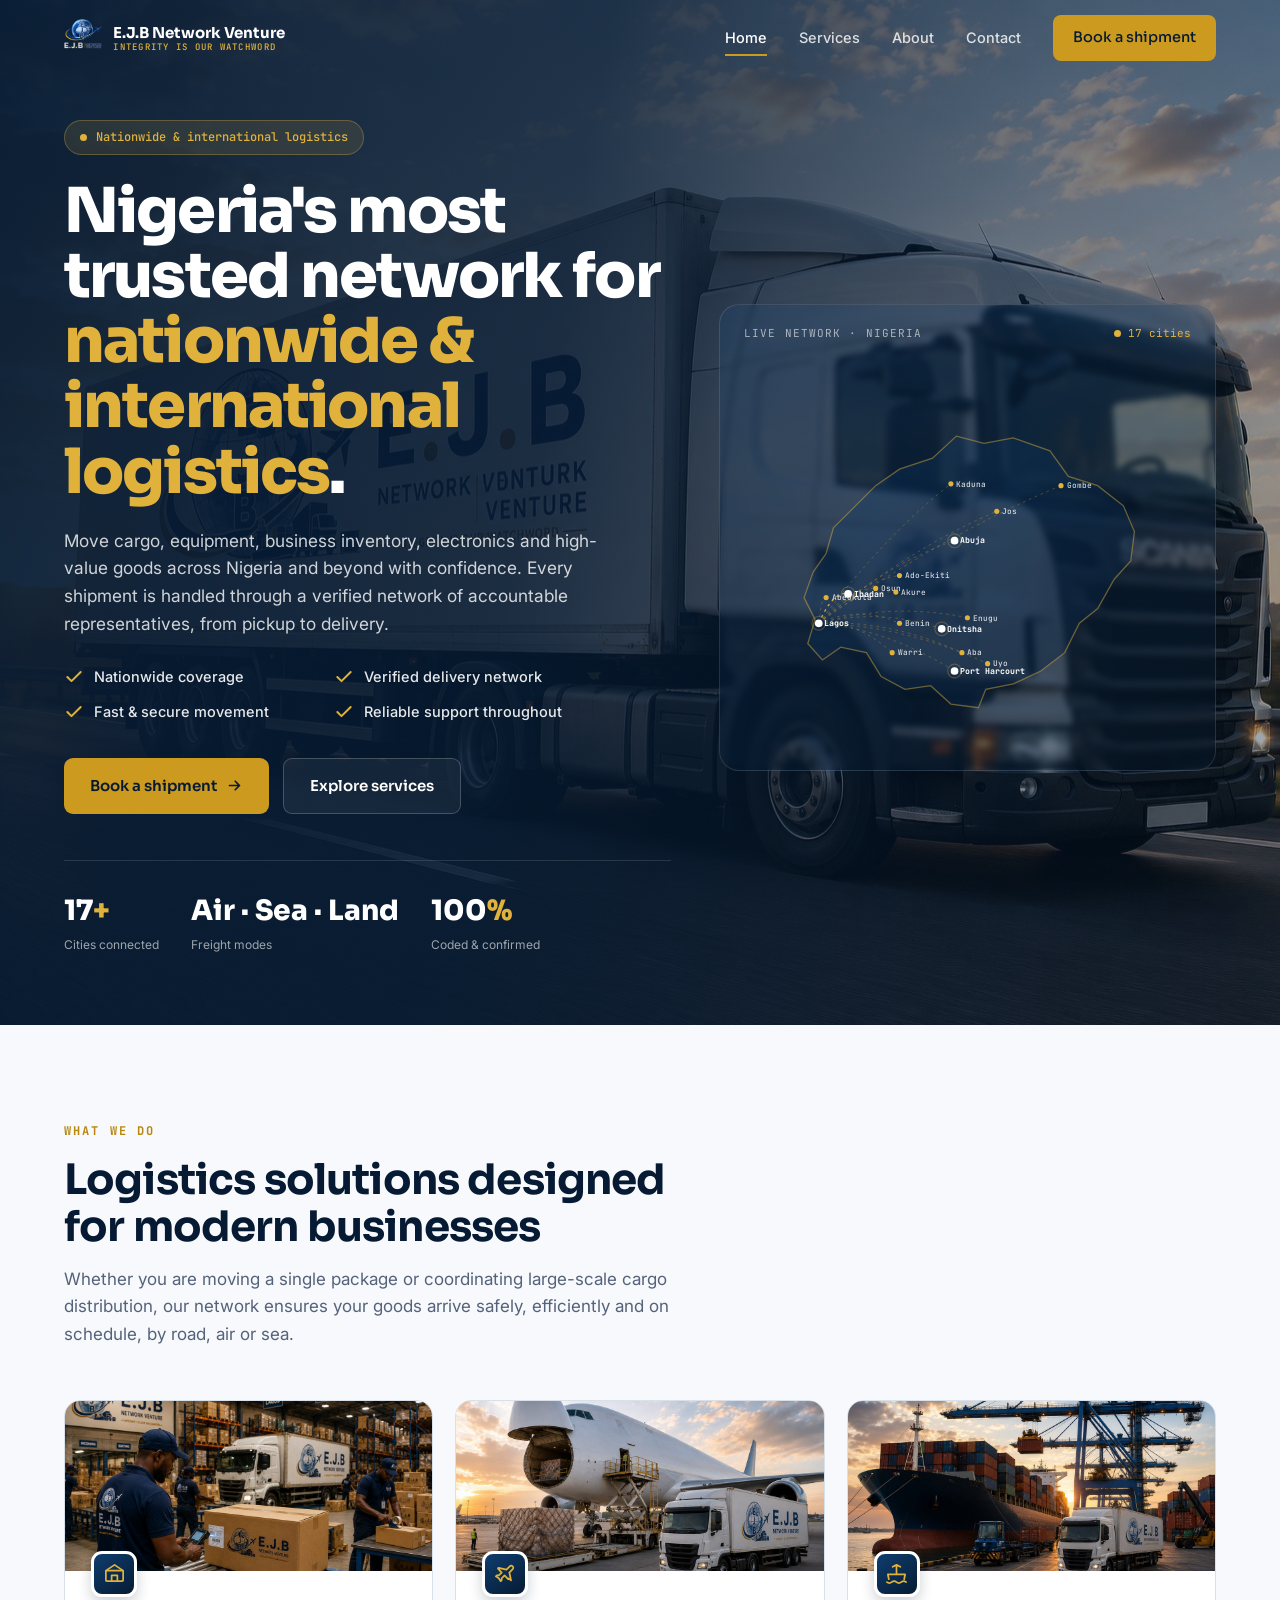
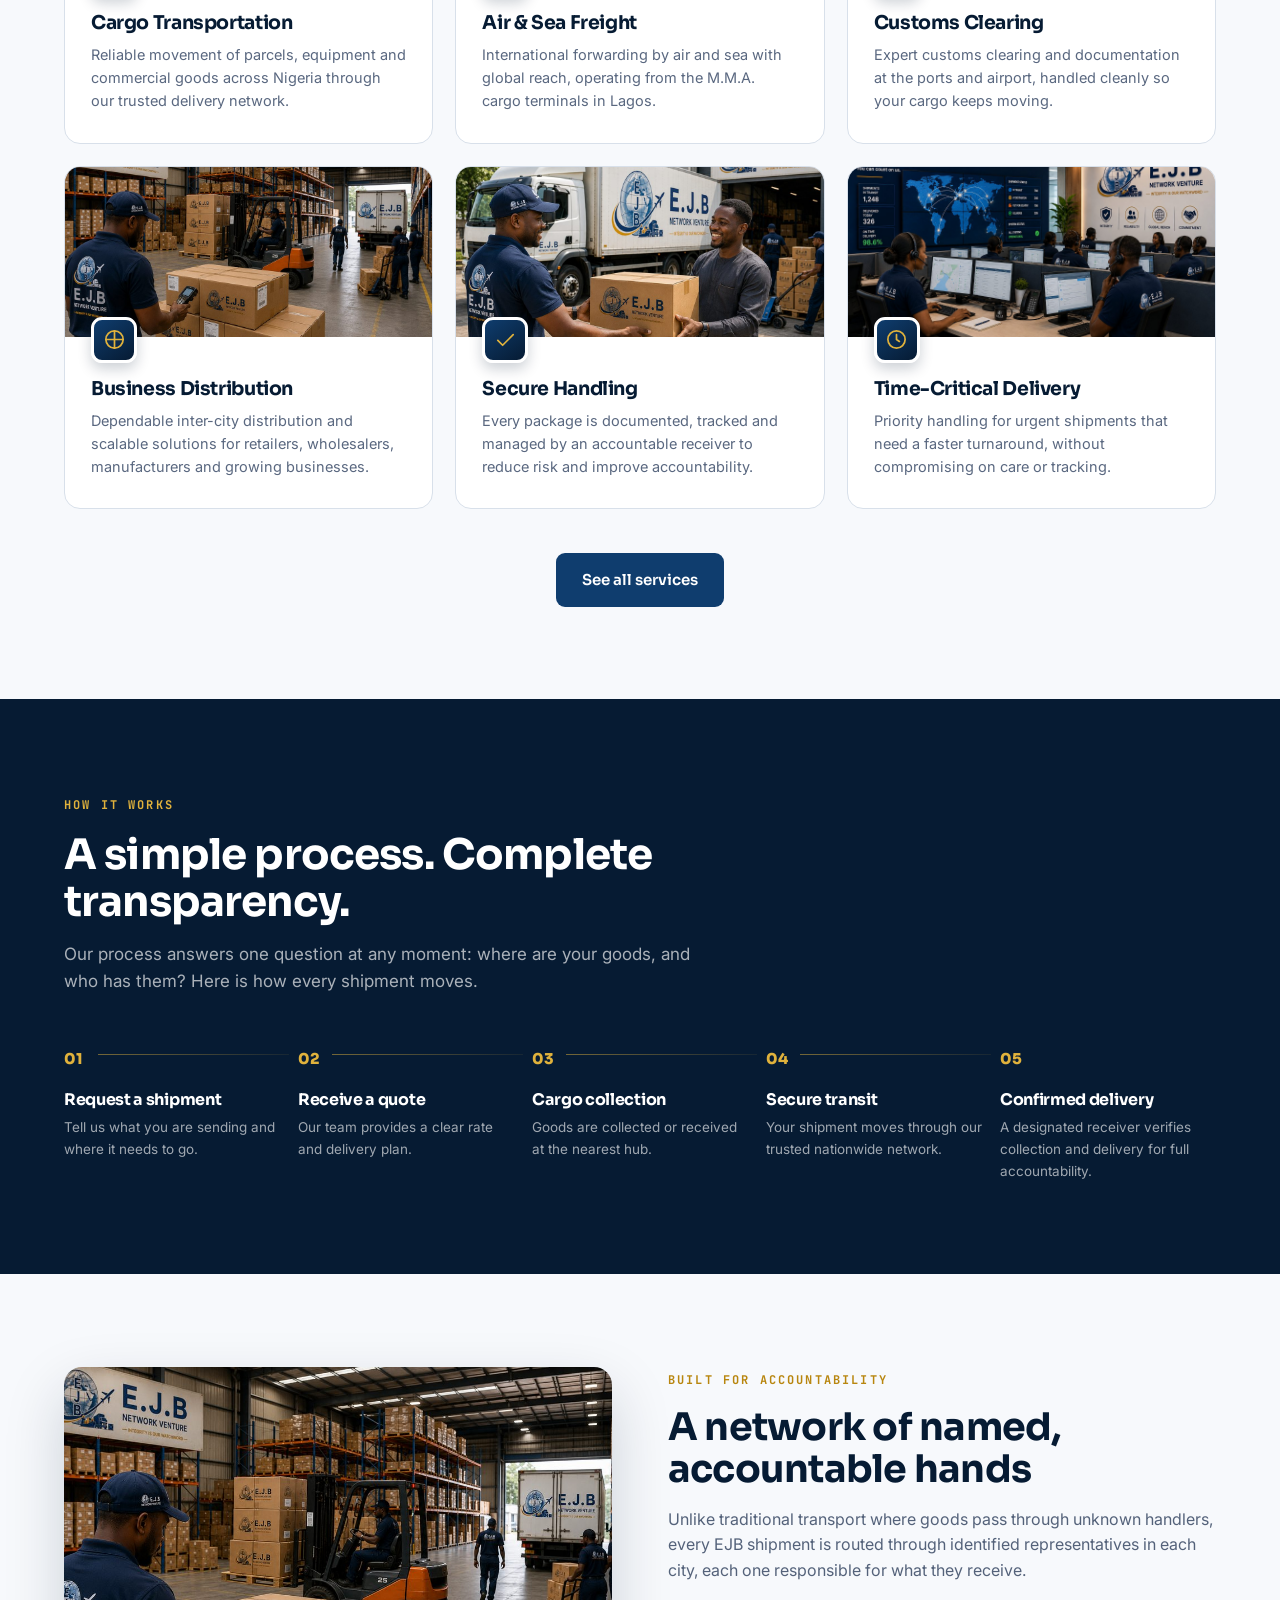
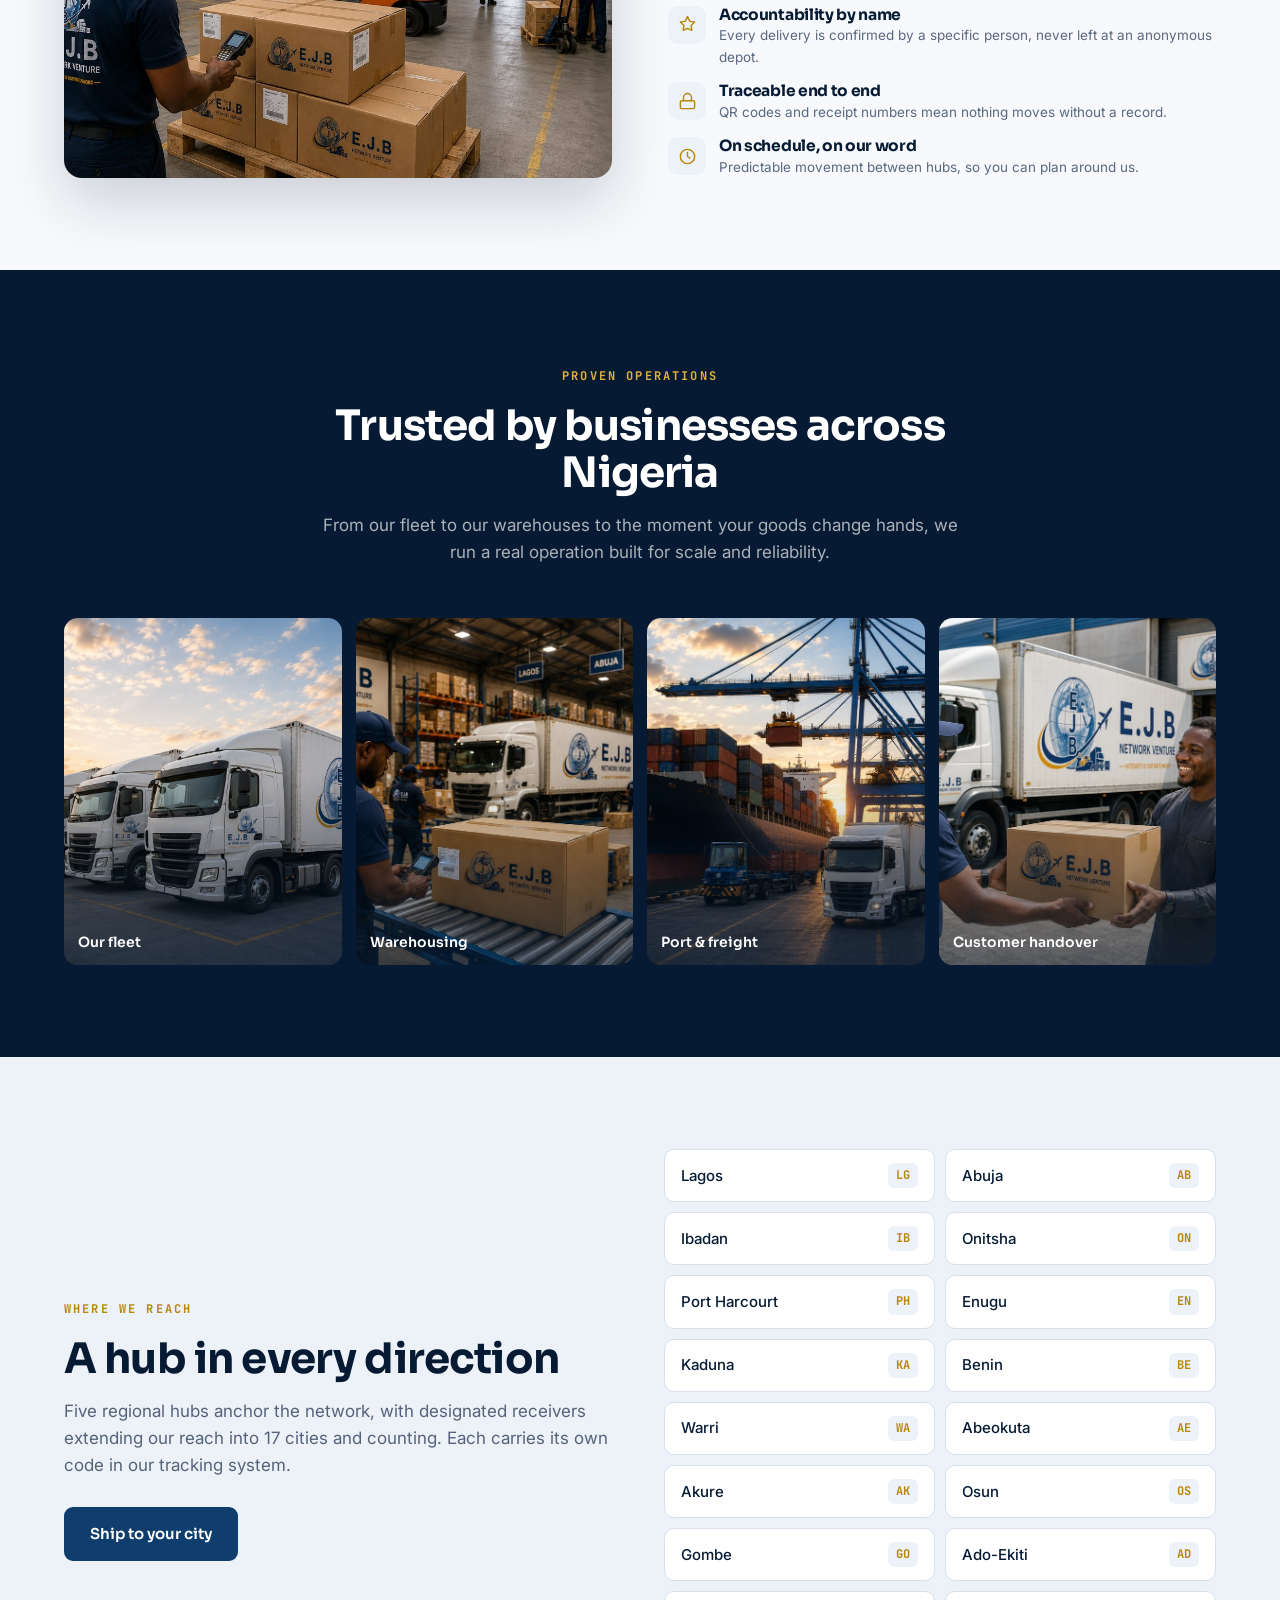
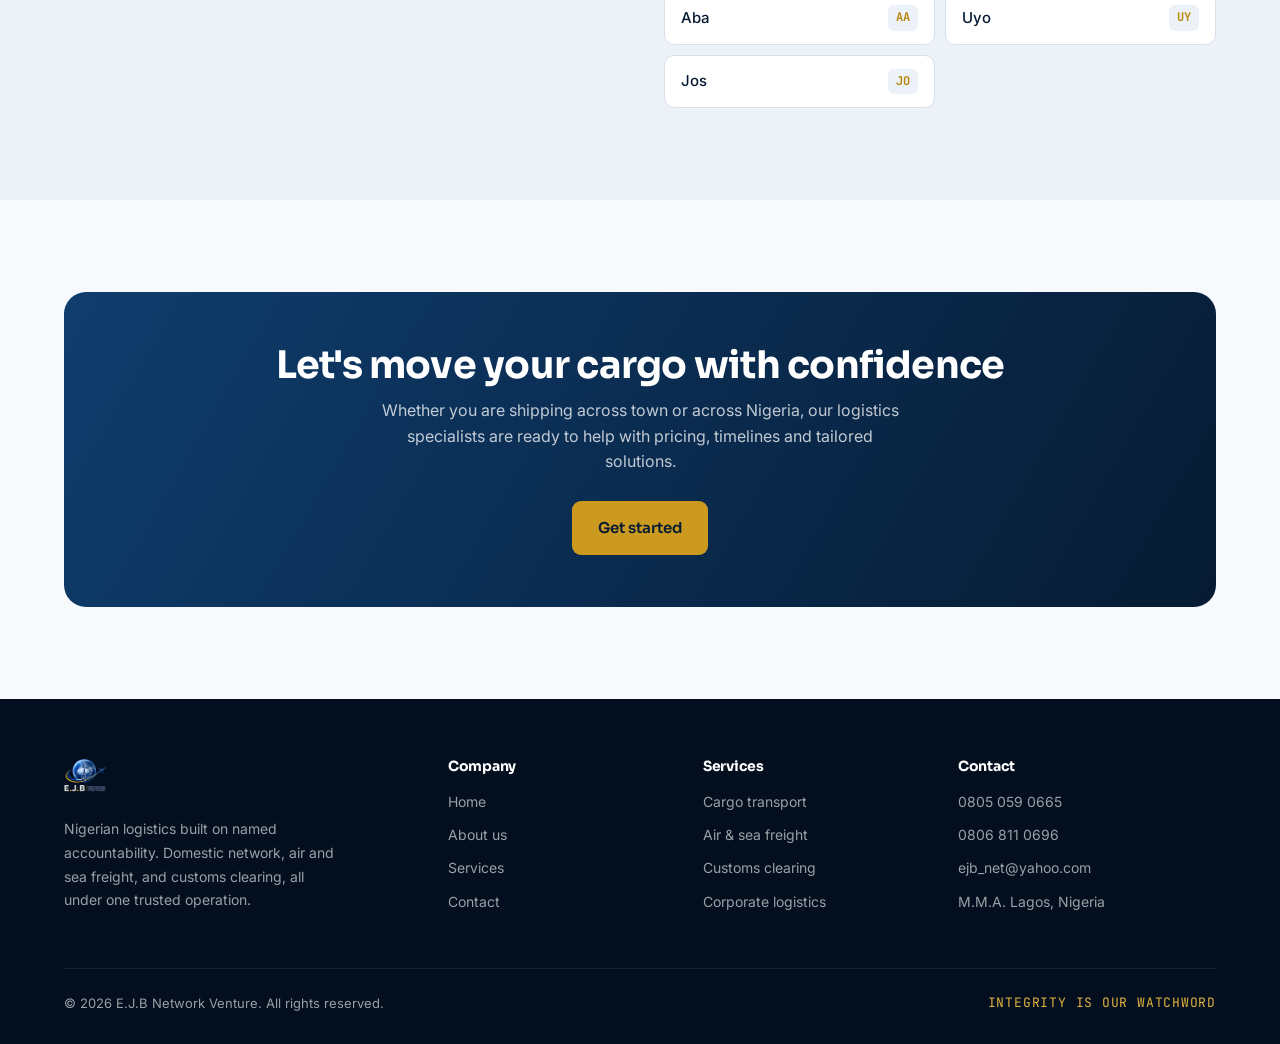
==== index.html @ cdf1af97 "First website commit" ====
<!DOCTYPE html><html lang="en"><head><meta charset="UTF-8"><meta name="viewport" content="width=device-width, initial-scale=1.0">
<title>E.J.B Network Venture - Nationwide &amp; International Logistics</title><meta name="description" content="E.J.B Network Venture moves cargo across Nigeria and beyond through a verified network of accountable representatives. Integrity is our watchword.">
<link rel="preconnect" href="https://fonts.googleapis.com"><link rel="preconnect" href="https://fonts.gstatic.com" crossorigin>
<link href="https://fonts.googleapis.com/css2?family=Sora:wght@400;500;600;700;800&family=Inter:wght@400;500;600&family=JetBrains+Mono:wght@500;700&display=swap" rel="stylesheet">
<link rel="stylesheet" href="styles.css"><link rel="stylesheet" href="page.css"><link rel="icon" type="image/png" href="img/logo-dark.png"></head><body>
<header class="nav" id="nav">
  <div class="nav-inner">
    <a href="index.html" class="nav-logo">
      <img src="img/logo-light.png" alt="E.J.B Network Venture">
      <span class="nm">E.J.B Network Venture<small>INTEGRITY IS OUR WATCHWORD</small></span>
    </a>
    <nav class="nav-links" id="navlinks">
      <a href="index.html" class="active">Home</a>
      <a href="services.html">Services</a>
      <a href="about.html">About</a>
      <a href="contact.html">Contact</a>
      <a href="contact.html" class="nav-cta">Book a shipment</a>
    </nav>
    <button class="nav-toggle" id="navtoggle" aria-label="Menu"><span></span><span></span><span></span></button>
  </div>
</header>
<section class="hero">
  <div class="hero-bg"><img src="img/hero.jpg" alt="E.J.B Network Venture haulage truck on the highway"></div>
  <div class="wrap"><div class="hero-inner">
    <div>
      <div class="hero-tag"><span class="pulse-dot"></span> Nationwide &amp; international logistics</div>
      <h1>Nigeria's most trusted network for <span class="gold">nationwide &amp; international logistics</span>.</h1>
      <p class="lead">Move cargo, equipment, business inventory, electronics and high-value goods across Nigeria and beyond with confidence. Every shipment is handled through a verified network of accountable representatives, from pickup to delivery.</p>
      <div class="hero-checks">
        <div class="hero-check"><svg viewBox="0 0 24 24" fill="none" stroke-width="2.4" stroke-linecap="round" stroke-linejoin="round"><path d="M20 6L9 17l-5-5"/></svg> Nationwide coverage</div>
        <div class="hero-check"><svg viewBox="0 0 24 24" fill="none" stroke-width="2.4" stroke-linecap="round" stroke-linejoin="round"><path d="M20 6L9 17l-5-5"/></svg> Verified delivery network</div>
        <div class="hero-check"><svg viewBox="0 0 24 24" fill="none" stroke-width="2.4" stroke-linecap="round" stroke-linejoin="round"><path d="M20 6L9 17l-5-5"/></svg> Fast &amp; secure movement</div>
        <div class="hero-check"><svg viewBox="0 0 24 24" fill="none" stroke-width="2.4" stroke-linecap="round" stroke-linejoin="round"><path d="M20 6L9 17l-5-5"/></svg> Reliable support throughout</div>
      </div>
      <div class="hero-actions">
        <a href="contact.html" class="btn btn-gold">Book a shipment <svg width="17" height="17" viewBox="0 0 24 24" fill="none" stroke="currentColor" stroke-width="2.4"><path d="M5 12h14M13 6l6 6-6 6" stroke-linecap="round" stroke-linejoin="round"/></svg></a>
        <a href="services.html" class="btn btn-ghost">Explore services</a>
      </div>
      <div class="hero-stats">
        <div><div class="n">17<span class="gold">+</span></div><div class="l">Cities connected</div></div>
        <div><div class="n">Air &middot; Sea &middot; Land</div><div class="l">Freight modes</div></div>
        <div><div class="n">100<span class="gold">%</span></div><div class="l">Coded &amp; confirmed</div></div>
      </div>
    </div>
    <div class="map-panel">
  <div class="map-frame reveal">
    <div class="map-head"><span class="t">Live network &middot; Nigeria</span><span class="live"><span class="pulse-dot"></span> 17 cities</span></div>
    <svg id="nigeria-map" viewBox="0 0 500 440" xmlns="http://www.w3.org/2000/svg" role="img" aria-label="E.J.B delivery network across Nigeria">
      <defs>
        <linearGradient id="ngfill" x1="0" y1="0" x2="1" y2="1"><stop offset="0" stop-color="#0F3D6E" stop-opacity="0.28"/><stop offset="1" stop-color="#061B33" stop-opacity="0.5"/></linearGradient>
        <clipPath id="ngclip"><path d="M104,196 L150,150 L176,132 L212,120 L238,96 L268,104 L300,98 L340,112 L360,140 L392,150 L420,172 L432,200 L428,232 L410,252 L392,284 L372,300 L356,332 L330,352 L300,366 L270,372 L262,392 L232,388 L210,368 L182,372 L156,358 L140,332 L112,326 L92,340 L76,322 L84,296 L72,272 L82,244 L96,224 Z"/></clipPath>
      </defs>
      <path d="M104,196 L150,150 L176,132 L212,120 L238,96 L268,104 L300,98 L340,112 L360,140 L392,150 L420,172 L432,200 L428,232 L410,252 L392,284 L372,300 L356,332 L330,352 L300,366 L270,372 L262,392 L232,388 L210,368 L182,372 L156,358 L140,332 L112,326 L92,340 L76,322 L84,296 L72,272 L82,244 L96,224 Z" fill="url(#ngfill)" stroke="rgba(224,178,60,0.45)" stroke-width="1.4"/>
      <g clip-path="url(#ngclip)"><path class="route" d="M88,300 Q104.0,264.0 120,268"/><path class="route" d="M88,300 Q92.0,266.0 96,272"/><path class="route" d="M88,300 Q119.0,261.0 150,262"/><path class="route" d="M88,300 Q130.0,263.0 172,266"/><path class="route" d="M88,300 Q132.0,254.0 176,248"/><path class="route" d="M88,300 Q132.0,280.0 176,300"/><path class="route" d="M88,300 Q128.0,296.0 168,332"/><path class="route" d="M88,300 Q155.0,283.0 222,306"/><path class="route" d="M88,300 Q169.0,277.0 250,294"/><path class="route" d="M88,300 Q166.0,296.0 244,332"/><path class="route" d="M88,300 Q162.0,306.0 236,352"/><path class="route" d="M88,300 Q180.0,302.0 272,344"/><path class="route" d="M88,300 Q162.0,235.0 236,210"/><path class="route" d="M88,300 Q160.0,204.0 232,148"/><path class="route" d="M88,300 Q185.0,219.0 282,178"/><path class="route" d="M88,300 Q220.0,205.0 352,150"/></g>
      <g class="city-dot hub-dot"><circle class="ring" cx="88" cy="300" r="9"><animate attributeName="r" values="5;11;5" dur="3s" repeatCount="indefinite"/><animate attributeName="opacity" values="0.5;0;0.5" dur="3s" repeatCount="indefinite"/></circle><circle class="core" cx="88" cy="300" r="4.2"/><text class="city-label hub-label" x="94" y="303">Lagos</text></g><g class="city-dot hub-dot"><circle class="ring" cx="120" cy="268" r="9"><animate attributeName="r" values="5;11;5" dur="3s" repeatCount="indefinite"/><animate attributeName="opacity" values="0.5;0;0.5" dur="3s" repeatCount="indefinite"/></circle><circle class="core" cx="120" cy="268" r="4.2"/><text class="city-label hub-label" x="126" y="271">Ibadan</text></g><g class="city-dot"><circle class="core" cx="96" cy="272" r="2.8"/><text class="city-label" x="102" y="275">Abeokuta</text></g><g class="city-dot"><circle class="core" cx="150" cy="262" r="2.8"/><text class="city-label" x="156" y="265">Osun</text></g><g class="city-dot"><circle class="core" cx="172" cy="266" r="2.8"/><text class="city-label" x="178" y="269">Akure</text></g><g class="city-dot"><circle class="core" cx="176" cy="248" r="2.8"/><text class="city-label" x="182" y="251">Ado-Ekiti</text></g><g class="city-dot"><circle class="core" cx="176" cy="300" r="2.8"/><text class="city-label" x="182" y="303">Benin</text></g><g class="city-dot"><circle class="core" cx="168" cy="332" r="2.8"/><text class="city-label" x="174" y="335">Warri</text></g><g class="city-dot hub-dot"><circle class="ring" cx="222" cy="306" r="9"><animate attributeName="r" values="5;11;5" dur="3s" repeatCount="indefinite"/><animate attributeName="opacity" values="0.5;0;0.5" dur="3s" repeatCount="indefinite"/></circle><circle class="core" cx="222" cy="306" r="4.2"/><text class="city-label hub-label" x="228" y="309">Onitsha</text></g><g class="city-dot"><circle class="core" cx="250" cy="294" r="2.8"/><text class="city-label" x="256" y="297">Enugu</text></g><g class="city-dot"><circle class="core" cx="244" cy="332" r="2.8"/><text class="city-label" x="250" y="335">Aba</text></g><g class="city-dot hub-dot"><circle class="ring" cx="236" cy="352" r="9"><animate attributeName="r" values="5;11;5" dur="3s" repeatCount="indefinite"/><animate attributeName="opacity" values="0.5;0;0.5" dur="3s" repeatCount="indefinite"/></circle><circle class="core" cx="236" cy="352" r="4.2"/><text class="city-label hub-label" x="242" y="355">Port Harcourt</text></g><g class="city-dot"><circle class="core" cx="272" cy="344" r="2.8"/><text class="city-label" x="278" y="347">Uyo</text></g><g class="city-dot hub-dot"><circle class="ring" cx="236" cy="210" r="9"><animate attributeName="r" values="5;11;5" dur="3s" repeatCount="indefinite"/><animate attributeName="opacity" values="0.5;0;0.5" dur="3s" repeatCount="indefinite"/></circle><circle class="core" cx="236" cy="210" r="4.2"/><text class="city-label hub-label" x="242" y="213">Abuja</text></g><g class="city-dot"><circle class="core" cx="232" cy="148" r="2.8"/><text class="city-label" x="238" y="151">Kaduna</text></g><g class="city-dot"><circle class="core" cx="282" cy="178" r="2.8"/><text class="city-label" x="288" y="181">Jos</text></g><g class="city-dot"><circle class="core" cx="352" cy="150" r="2.8"/><text class="city-label" x="358" y="153">Gombe</text></g>
    </svg>
  </div></div>
  </div></div>
</section>
<section id="services">
  <div class="wrap">
    <div class="section-head reveal"><span class="eyebrow">What we do</span>
      <h2>Logistics solutions designed for modern businesses</h2>
      <p>Whether you are moving a single package or coordinating large-scale cargo distribution, our network ensures your goods arrive safely, efficiently and on schedule, by road, air or sea.</p></div>
    <div class="svc-grid">
      <div class="svc-card reveal"><div class="ph"><img src="img/warehouse.jpg" alt="Cargo Transportation"></div>
        <div class="svc-body"><div class="svc-ic"><svg viewBox="0 0 24 24" fill="none" stroke-width="1.8" stroke-linecap="round" stroke-linejoin="round"><rect x="3" y="9" width="18" height="11" rx="1"/><path d="M3 9l9-6 9 6M9 20v-6h6v6"/></svg></div><h3>Cargo Transportation</h3><p>Reliable movement of parcels, equipment and commercial goods across Nigeria through our trusted delivery network.</p></div></div>
      <div class="svc-card reveal"><div class="ph"><img src="img/air.jpg" alt="Air &amp; Sea Freight"></div>
        <div class="svc-body"><div class="svc-ic"><svg viewBox="0 0 24 24" fill="none" stroke-width="1.8" stroke-linecap="round" stroke-linejoin="round"><path d="M17.8 19.2L16 11l3.5-3.5a2.1 2.1 0 000-3 2.1 2.1 0 00-3 0L13 8 4.8 6.2a.5.5 0 00-.5.8L8 11l-3 3H3l-1 1 3 2 2 3 1-1v-2l3-3 3.5 3.7a.5.5 0 00.8-.5z"/></svg></div><h3>Air &amp; Sea Freight</h3><p>International forwarding by air and sea with global reach, operating from the M.M.A. cargo terminals in Lagos.</p></div></div>
      <div class="svc-card reveal"><div class="ph"><img src="img/sea.jpg" alt="Customs Clearing"></div>
        <div class="svc-body"><div class="svc-ic"><svg viewBox="0 0 24 24" fill="none" stroke-width="1.8" stroke-linecap="round" stroke-linejoin="round"><path d="M2 21c.6.5 1.2 1 2.5 1 2.5 0 2.5-2 5-2 2.6 0 2.4 2 5 2 2.5 0 2.5-2 5-2 1.3 0 1.9.5 2.5 1M4 18l-1-5h18l-1 5M12 3v10M12 3l4 2M12 3L8 5"/></svg></div><h3>Customs Clearing</h3><p>Expert customs clearing and documentation at the ports and airport, handled cleanly so your cargo keeps moving.</p></div></div>
      <div class="svc-card reveal"><div class="ph"><img src="img/distribution.jpg" alt="Business Distribution"></div>
        <div class="svc-body"><div class="svc-ic"><svg viewBox="0 0 24 24" fill="none" stroke-width="1.8" stroke-linecap="round" stroke-linejoin="round"><circle cx="12" cy="12" r="9"/><path d="M12 3v18M3 12h18"/></svg></div><h3>Business Distribution</h3><p>Dependable inter-city distribution and scalable solutions for retailers, wholesalers, manufacturers and growing businesses.</p></div></div>
      <div class="svc-card reveal"><div class="ph"><img src="img/handover.jpg" alt="Secure Handling"></div>
        <div class="svc-body"><div class="svc-ic"><svg viewBox="0 0 24 24" fill="none" stroke-width="1.8" stroke-linecap="round" stroke-linejoin="round"><path d="M20 7L9 18l-5-5"/></svg></div><h3>Secure Handling</h3><p>Every package is documented, tracked and managed by an accountable receiver to reduce risk and improve accountability.</p></div></div>
      <div class="svc-card reveal"><div class="ph"><img src="img/support.jpg" alt="Time-Critical Delivery"></div>
        <div class="svc-body"><div class="svc-ic"><svg viewBox="0 0 24 24" fill="none" stroke-width="1.8" stroke-linecap="round" stroke-linejoin="round"><circle cx="12" cy="12" r="9"/><path d="M12 7v5l3 2"/></svg></div><h3>Time-Critical Delivery</h3><p>Priority handling for urgent shipments that need a faster turnaround, without compromising on care or tracking.</p></div></div></div>
    <div style="text-align:center;margin-top:44px"><a href="services.html" class="btn btn-navy">See all services</a></div>
  </div>
</section>
<section class="process">
  <div class="wrap">
    <div class="section-head reveal"><span class="eyebrow" style="color:var(--gold-bright)">How it works</span>
      <h2>A simple process. Complete transparency.</h2>
      <p>Our process answers one question at any moment: where are your goods, and who has them? Here is how every shipment moves.</p></div>
    <div class="steps">
      <div class="step reveal"><h4>Request a shipment</h4><p>Tell us what you are sending and where it needs to go.</p></div>
      <div class="step reveal"><h4>Receive a quote</h4><p>Our team provides a clear rate and delivery plan.</p></div>
      <div class="step reveal"><h4>Cargo collection</h4><p>Goods are collected or received at the nearest hub.</p></div>
      <div class="step reveal"><h4>Secure transit</h4><p>Your shipment moves through our trusted nationwide network.</p></div>
      <div class="step reveal"><h4>Confirmed delivery</h4><p>A designated receiver verifies collection and delivery for full accountability.</p></div>
    </div>
  </div>
</section>
<section>
  <div class="wrap">
    <div class="split">
      <div class="split-media reveal"><img src="img/distribution.jpg" alt="E.J.B logistics team managing distribution"></div>
      <div class="split-copy reveal"><span class="eyebrow">Built for accountability</span>
        <h2>A network of named, accountable hands</h2>
        <p>Unlike traditional transport where goods pass through unknown handlers, every EJB shipment is routed through identified representatives in each city, each one responsible for what they receive.</p>
        <div class="mini-list">
          <div class="mini"><div class="mi"><svg viewBox="0 0 24 24" fill="none" stroke-width="1.8" stroke-linecap="round" stroke-linejoin="round"><path d="M12 2l3 6 6 .9-4.5 4.3 1 6.1L12 16.8 6.5 19.3l1-6.1L3 8.9 9 8z"/></svg></div><div><h4>Accountability by name</h4><p>Every delivery is confirmed by a specific person, never left at an anonymous depot.</p></div></div><div class="mini"><div class="mi"><svg viewBox="0 0 24 24" fill="none" stroke-width="1.8" stroke-linecap="round" stroke-linejoin="round"><rect x="3" y="11" width="18" height="10" rx="2"/><path d="M7 11V7a5 5 0 0110 0v4"/></svg></div><div><h4>Traceable end to end</h4><p>QR codes and receipt numbers mean nothing moves without a record.</p></div></div><div class="mini"><div class="mi"><svg viewBox="0 0 24 24" fill="none" stroke-width="1.8" stroke-linecap="round" stroke-linejoin="round"><circle cx="12" cy="12" r="9"/><path d="M12 7v5l3 2"/></svg></div><div><h4>On schedule, on our word</h4><p>Predictable movement between hubs, so you can plan around us.</p></div></div>
        </div>
      </div>
    </div>
  </div>
</section>
<section class="trusted">
  <div class="wrap">
    <div class="section-head center reveal"><span class="eyebrow" style="color:var(--gold-bright)">Proven operations</span>
      <h2 style="color:#fff">Trusted by businesses across Nigeria</h2>
      <p style="color:rgba(255,255,255,0.66)">From our fleet to our warehouses to the moment your goods change hands, we run a real operation built for scale and reliability.</p></div>
    <div class="trust-grid">
      <div class="trust-ph reveal"><img src="img/fleet.jpg" alt="E.J.B truck fleet"><span>Our fleet</span></div>
      <div class="trust-ph reveal"><img src="img/warehouse.jpg" alt="E.J.B warehouse operations"><span>Warehousing</span></div>
      <div class="trust-ph reveal"><img src="img/sea.jpg" alt="E.J.B port operations"><span>Port &amp; freight</span></div>
      <div class="trust-ph reveal"><img src="img/handover.jpg" alt="E.J.B customer handover"><span>Customer handover</span></div>
    </div>
  </div>
</section>
<section class="coverage">
  <div class="wrap"><div class="cov-grid">
    <div>
      <div class="section-head reveal" style="margin-bottom:28px"><span class="eyebrow">Where we reach</span>
        <h2>A hub in every direction</h2>
        <p>Five regional hubs anchor the network, with designated receivers extending our reach into 17 cities and counting. Each carries its own code in our tracking system.</p></div>
      <a href="contact.html" class="btn btn-navy">Ship to your city</a>
    </div>
    <div class="city-list"><div class="city-chip reveal"><span>Lagos</span><span class="code">LG</span></div><div class="city-chip reveal"><span>Abuja</span><span class="code">AB</span></div><div class="city-chip reveal"><span>Ibadan</span><span class="code">IB</span></div><div class="city-chip reveal"><span>Onitsha</span><span class="code">ON</span></div><div class="city-chip reveal"><span>Port Harcourt</span><span class="code">PH</span></div><div class="city-chip reveal"><span>Enugu</span><span class="code">EN</span></div><div class="city-chip reveal"><span>Kaduna</span><span class="code">KA</span></div><div class="city-chip reveal"><span>Benin</span><span class="code">BE</span></div><div class="city-chip reveal"><span>Warri</span><span class="code">WA</span></div><div class="city-chip reveal"><span>Abeokuta</span><span class="code">AE</span></div><div class="city-chip reveal"><span>Akure</span><span class="code">AK</span></div><div class="city-chip reveal"><span>Osun</span><span class="code">OS</span></div><div class="city-chip reveal"><span>Gombe</span><span class="code">GO</span></div><div class="city-chip reveal"><span>Ado-Ekiti</span><span class="code">AD</span></div><div class="city-chip reveal"><span>Aba</span><span class="code">AA</span></div><div class="city-chip reveal"><span>Uyo</span><span class="code">UY</span></div><div class="city-chip reveal"><span>Jos</span><span class="code">JO</span></div></div>
  </div></div>
</section>
<section>
  <div class="wrap"><div class="cta-band reveal">
    <h2>Let's move your cargo with confidence</h2>
    <p>Whether you are shipping across town or across Nigeria, our logistics specialists are ready to help with pricing, timelines and tailored solutions.</p>
    <a href="contact.html" class="btn btn-gold">Get started</a>
  </div></div>
</section>
<footer>
  <div class="wrap">
    <div class="foot-grid">
      <div class="foot-brand">
        <img src="img/logo-light.png" alt="E.J.B Network Venture">
        <p>Nigerian logistics built on named accountability. Domestic network, air and sea freight, and customs clearing, all under one trusted operation.</p>
      </div>
      <div class="foot-col"><h5>Company</h5>
        <a href="index.html">Home</a><a href="about.html">About us</a><a href="services.html">Services</a><a href="contact.html">Contact</a></div>
      <div class="foot-col"><h5>Services</h5>
        <a href="services.html">Cargo transport</a><a href="services.html">Air &amp; sea freight</a><a href="services.html">Customs clearing</a><a href="services.html">Corporate logistics</a></div>
      <div class="foot-col"><h5>Contact</h5>
        <span class="fi">0805 059 0665</span><span class="fi">0806 811 0696</span><span class="fi">ejb_net@yahoo.com</span><span class="fi">M.M.A. Lagos, Nigeria</span></div>
    </div>
    <div class="foot-bottom">
      <span>&copy; 2026 E.J.B Network Venture. All rights reserved.</span>
      <span class="tag">INTEGRITY IS OUR WATCHWORD</span>
    </div>
  </div>
</footer>
<script>
const nav=document.getElementById('nav');
const solid=nav.classList.contains('solid');
if(!solid){addEventListener('scroll',()=>{nav.classList.toggle('scrolled',scrollY>30);},{passive:true});}
const tog=document.getElementById('navtoggle'), links=document.getElementById('navlinks');
tog.addEventListener('click',()=>links.classList.toggle('open'));
links.querySelectorAll('a').forEach(a=>a.addEventListener('click',()=>links.classList.remove('open')));
const io=new IntersectionObserver((es)=>{es.forEach(e=>{if(e.isIntersecting){e.target.classList.add('in');io.unobserve(e.target);}})},{threshold:0.1});
document.querySelectorAll('.reveal').forEach(el=>io.observe(el));
</script>
<script>
const routes=[...document.querySelectorAll('.route')];
let ri=0;
function flyNext(){
  routes.forEach(r=>r.classList.remove('active'));
  if(!routes.length) return;
  const r=routes[ri%routes.length]; r.classList.add('active');
  const len=r.getTotalLength();
  const plane=document.createElementNS('http://www.w3.org/2000/svg','circle');
  plane.setAttribute('r','2.4'); plane.setAttribute('class','plane-dot');
  r.parentNode.appendChild(plane);
  let start=null; const dur=1500;
  function step(ts){ if(!start)start=ts; const p=Math.min((ts-start)/dur,1);
    const pt=r.getPointAtLength(p*len); plane.setAttribute('cx',pt.x); plane.setAttribute('cy',pt.y);
    if(p<1) requestAnimationFrame(step); else { plane.remove(); ri++; setTimeout(flyNext,250); } }
  requestAnimationFrame(step);
}
if(!matchMedia('(prefers-reduced-motion:reduce)').matches) setTimeout(flyNext,900);
</script></body></html>
---- styles.css ----
:root{
  --navy-900:#061B33; --navy-800:#0A2C52; --navy-700:#0F3D6E; --navy-600:#16508E;
  --gold:#CC9A1E; --gold-bright:#E0B23C; --gold-deep:#B8860F;
  --ink:#1A2330; --paper:#F7F9FC; --paper-2:#EDF2F8; --line:#D8E0EA; --white:#FFF;
  --maxw:1200px;
}
*{box-sizing:border-box; margin:0; padding:0;}
html{scroll-behavior:smooth;}
body{font-family:'Inter',system-ui,sans-serif; color:var(--ink); background:var(--paper); line-height:1.6; -webkit-font-smoothing:antialiased; overflow-x:hidden;}
h1,h2,h3,h4,h5{font-family:'Sora',sans-serif; line-height:1.12; font-weight:700; letter-spacing:-0.02em;}
.mono{font-family:'JetBrains Mono',monospace;}
a{color:inherit; text-decoration:none;}
img{max-width:100%; display:block;}
.wrap{max-width:var(--maxw); margin:0 auto; padding:0 24px;}
.eyebrow{font-family:'JetBrains Mono',monospace; font-size:12px; font-weight:700; letter-spacing:0.18em; text-transform:uppercase; color:var(--gold-deep);}
.btn{display:inline-flex; align-items:center; gap:9px; padding:15px 26px; border-radius:9px; font-family:'Sora'; font-weight:600; font-size:15px; cursor:pointer; transition:transform .15s, box-shadow .2s, background .2s; border:none;}
.btn-gold{background:var(--gold); color:var(--navy-900);}
.btn-gold:hover{background:var(--gold-bright); transform:translateY(-2px); box-shadow:0 10px 24px rgba(204,154,30,0.3);}
.btn-ghost{background:rgba(255,255,255,0.06); color:#fff; border:1px solid rgba(255,255,255,0.2);}
.btn-ghost:hover{background:rgba(255,255,255,0.12); transform:translateY(-2px);}
.btn-navy{background:var(--navy-700); color:#fff;}
.btn-navy:hover{background:var(--navy-600); transform:translateY(-2px);}

/* NAV */
header.nav{position:fixed; top:0; left:0; right:0; z-index:100; transition:background .3s, box-shadow .3s, backdrop-filter .3s;}
header.nav.solid, header.nav.scrolled{background:rgba(6,27,51,0.92); backdrop-filter:blur(10px); box-shadow:0 1px 0 rgba(255,255,255,0.06);}
.nav-inner{display:flex; align-items:center; justify-content:space-between; height:76px; max-width:var(--maxw); margin:0 auto; padding:0 24px;}
.nav-logo{display:flex; align-items:center; gap:11px;}
.nav-logo img{height:38px; width:auto;}
.nav-logo .nm{color:#fff; font-family:'Sora'; font-weight:700; font-size:15px; line-height:1;}
.nav-logo .nm small{display:block; font-family:'JetBrains Mono'; font-weight:500; font-size:9px; letter-spacing:0.14em; color:var(--gold-bright); margin-top:3px;}
.nav-links{display:flex; align-items:center; gap:32px;}
.nav-links a{color:rgba(255,255,255,0.82); font-size:14.5px; font-weight:500; transition:color .2s; position:relative;}
.nav-links a:hover,.nav-links a.active{color:#fff;}
.nav-links a:not(.nav-cta)::after{content:''; position:absolute; left:0; bottom:-6px; width:0; height:2px; background:var(--gold); transition:width .25s;}
.nav-links a:not(.nav-cta):hover::after,.nav-links a.active::after{width:100%;}
.nav-cta{background:var(--gold); color:var(--navy-900) !important; padding:11px 20px; border-radius:8px; font-weight:600; font-size:14px; font-family:'Sora'; transition:transform .15s, background .2s;}
.nav-cta:hover{background:var(--gold-bright); transform:translateY(-1px);}
.nav-toggle{display:none; background:none; border:none; cursor:pointer; padding:8px;}
.nav-toggle span{display:block; width:24px; height:2px; background:#fff; margin:5px 0; transition:.3s;}

/* generic page hero (inner pages) */
.page-hero{position:relative; background:linear-gradient(120% 100% at 75% 10%, #0A2C52, #061B33 60%, #030F1F); color:#fff; padding:150px 0 70px;}
.page-hero .eyebrow{color:var(--gold-bright);}
.page-hero h1{font-size:clamp(34px,4.6vw,54px); font-weight:800; margin-top:14px;}
.page-hero p{font-size:17px; color:rgba(255,255,255,0.72); margin-top:16px; max-width:620px;}
.crumbs{font-family:'JetBrains Mono'; font-size:12px; color:rgba(255,255,255,0.5); letter-spacing:0.08em; margin-bottom:8px;}
.crumbs a:hover{color:var(--gold-bright);}

section{padding:92px 0;}
.section-head{max-width:660px; margin-bottom:52px;}
.section-head.center{margin-left:auto; margin-right:auto; text-align:center;}
.section-head h2{font-size:clamp(28px,3.4vw,42px); color:var(--navy-900); margin-top:14px;}
.section-head p{font-size:17px; color:#54627A; margin-top:16px;}

.reveal{opacity:0; transform:translateY(24px); transition:opacity .7s cubic-bezier(.2,.7,.2,1), transform .7s cubic-bezier(.2,.7,.2,1);}
.reveal.in{opacity:1; transform:none;}

/* FOOTER */
footer{background:#030F1F; color:rgba(255,255,255,0.6); padding:60px 0 30px;}
.foot-grid{display:grid; grid-template-columns:1.6fr 1fr 1fr 1.2fr; gap:40px; margin-bottom:44px;}
.foot-brand img{height:42px; margin-bottom:16px;}
.foot-brand p{font-size:14px; max-width:280px; line-height:1.7;}
.foot-col h5{font-family:'Sora'; color:#fff; font-size:14px; margin-bottom:16px;}
.foot-col a,.foot-col span.fi{display:block; font-size:14px; margin-bottom:11px; transition:color .2s; color:rgba(255,255,255,0.6);}
.foot-col a:hover{color:var(--gold-bright);}
.foot-bottom{border-top:1px solid rgba(255,255,255,0.08); padding-top:24px; display:flex; justify-content:space-between; align-items:center; font-size:13px; flex-wrap:wrap; gap:12px;}
.foot-bottom .tag{font-family:'JetBrains Mono'; color:var(--gold-bright); letter-spacing:0.06em;}

@media (max-width:960px){
  .nav-links{position:fixed; inset:76px 0 auto 0; background:rgba(6,27,51,0.97); backdrop-filter:blur(12px); flex-direction:column; gap:0; padding:12px 0; transform:translateY(-130%); transition:transform .3s; border-top:1px solid rgba(255,255,255,0.08);}
  .nav-links.open{transform:translateY(0);}
  .nav-links a{padding:15px 24px; width:100%; border-bottom:1px solid rgba(255,255,255,0.05);}
  .nav-links a:not(.nav-cta)::after{display:none;}
  .nav-cta{margin:12px 24px;}
  .nav-toggle{display:block;}
  .foot-grid{grid-template-columns:1fr 1fr; gap:32px;}
}
@media (max-width:520px){
  section{padding:64px 0;}
  .foot-grid{grid-template-columns:1fr;}
}
@media (prefers-reduced-motion:reduce){*{animation:none !important; transition:none !important;} .reveal{opacity:1; transform:none;}}
---- page.css ----
/* ===== HOME HERO with photo ===== */
.hero{position:relative; min-height:92vh; display:flex; align-items:center; color:#fff; overflow:hidden; padding:120px 0 70px;}
.hero-bg{position:absolute; inset:0; z-index:0;}
.hero-bg img{width:100%; height:100%; object-fit:cover;}
.hero-bg::after{content:''; position:absolute; inset:0; background:linear-gradient(100deg, rgba(6,27,51,0.96) 0%, rgba(6,27,51,0.86) 42%, rgba(6,27,51,0.55) 72%, rgba(6,27,51,0.35) 100%);}
.hero-inner{position:relative; z-index:2; display:grid; grid-template-columns:1.1fr 0.9fr; gap:48px; align-items:center; width:100%;}
.hero-tag{display:inline-flex; align-items:center; gap:9px; background:rgba(224,178,60,0.12); border:1px solid rgba(224,178,60,0.3); color:var(--gold-bright); padding:7px 15px; border-radius:100px; font-family:'JetBrains Mono'; font-size:12px; font-weight:500; margin-bottom:24px;}
.pulse-dot{width:7px; height:7px; border-radius:50%; background:var(--gold-bright); box-shadow:0 0 0 0 rgba(224,178,60,0.7); animation:pulse 2s infinite; display:inline-block;}
@keyframes pulse{0%{box-shadow:0 0 0 0 rgba(224,178,60,0.6);}70%{box-shadow:0 0 0 9px rgba(224,178,60,0);}100%{box-shadow:0 0 0 0 rgba(224,178,60,0);}}
.hero h1{font-size:clamp(36px,5.2vw,62px); font-weight:800; letter-spacing:-0.03em; line-height:1.05;}
.hero h1 .gold{color:var(--gold-bright);}
.hero .lead{font-size:clamp(15px,1.35vw,18px); color:rgba(255,255,255,0.8); margin-top:22px; max-width:560px;}
.hero-checks{display:grid; grid-template-columns:1fr 1fr; gap:12px 20px; margin-top:28px; max-width:520px;}
.hero-check{display:flex; align-items:center; gap:10px; font-size:14.5px; color:rgba(255,255,255,0.9); font-weight:500;}
.hero-check svg{width:20px; height:20px; stroke:var(--gold-bright); flex-shrink:0;}
.hero-actions{display:flex; gap:14px; margin-top:34px; flex-wrap:wrap;}
.hero-stats{display:flex; gap:32px; margin-top:46px; padding-top:28px; border-top:1px solid rgba(255,255,255,0.12);}
.hero-stats .n{font-family:'Sora'; font-size:28px; font-weight:800;}
.hero-stats .n .gold{color:var(--gold-bright);}
.hero-stats .l{font-size:12px; color:rgba(255,255,255,0.6); margin-top:2px;}

/* MAP panel */
.map-frame{position:relative; background:linear-gradient(160deg, rgba(22,80,142,0.18), rgba(6,27,51,0.28)); border:1px solid rgba(255,255,255,0.12); border-radius:20px; padding:18px; backdrop-filter:blur(3px);}
.map-head{display:flex; justify-content:space-between; align-items:center; margin-bottom:4px; padding:2px 6px;}
.map-head .t{font-family:'JetBrains Mono'; font-size:11px; letter-spacing:0.1em; color:rgba(255,255,255,0.6); text-transform:uppercase;}
.map-head .live{display:flex; align-items:center; gap:7px; font-family:'JetBrains Mono'; font-size:11px; color:var(--gold-bright);}
#nigeria-map{width:100%; height:auto; display:block;}
.city-dot circle.core{fill:var(--gold-bright);}
.city-dot circle.ring{fill:none; stroke:var(--gold-bright); stroke-width:1.2;}
.city-label{font-family:'JetBrains Mono'; font-size:8.5px; fill:rgba(255,255,255,0.8); font-weight:500; pointer-events:none;}
.hub-dot circle.core{fill:#fff;}
.hub-label{fill:#fff; font-weight:700; font-size:9px;}
.route{fill:none; stroke:rgba(224,178,60,0.3); stroke-width:1; stroke-dasharray:3 4;}
.route.active{stroke:var(--gold-bright); stroke-width:1.5; opacity:0.9;}
.plane-dot{fill:var(--gold-bright);}

/* SERVICES grid */
.svc-grid{display:grid; grid-template-columns:repeat(3,1fr); gap:22px;}
.svc-card{background:#fff; border:1px solid var(--line); border-radius:16px; overflow:hidden; transition:transform .2s, box-shadow .2s, border-color .2s;}
.svc-card:hover{transform:translateY(-4px); box-shadow:0 18px 44px rgba(6,27,51,0.1); border-color:rgba(204,154,30,0.4);}
.svc-card .ph{height:170px; overflow:hidden; position:relative;}
.svc-card .ph img{width:100%; height:100%; object-fit:cover; transition:transform .4s;}
.svc-card:hover .ph img{transform:scale(1.05);}
.svc-body{padding:26px 26px 30px;}
.svc-ic{width:46px; height:46px; border-radius:11px; background:linear-gradient(145deg,var(--navy-700),var(--navy-900)); display:flex; align-items:center; justify-content:center; margin-bottom:16px; margin-top:-46px; position:relative; border:3px solid #fff; box-shadow:0 6px 14px rgba(6,27,51,0.2);}
.svc-ic svg{width:23px; height:23px; stroke:var(--gold-bright);}
.svc-card h3{font-size:19px; color:var(--navy-900); margin-bottom:9px;}
.svc-card p{font-size:14.5px; color:#5A6880;}

/* PROCESS */
.process{background:var(--navy-900); color:#fff;}
.process .section-head h2{color:#fff;} .process .section-head p{color:rgba(255,255,255,0.66);}
.steps{display:grid; grid-template-columns:repeat(5,1fr); gap:18px; counter-reset:step;}
.step{position:relative; padding-top:44px;}
.step::before{counter-increment:step; content:"0" counter(step); position:absolute; top:0; left:0; font-family:'Sora'; font-weight:800; font-size:15px; color:var(--gold-bright);}
.step::after{content:''; position:absolute; top:7px; left:34px; right:-9px; height:1px; background:linear-gradient(90deg,rgba(224,178,60,0.5),rgba(224,178,60,0.08));}
.step:last-child::after{display:none;}
.step h4{font-size:16px; margin-bottom:8px;} .step p{font-size:13.5px; color:rgba(255,255,255,0.62);}

/* SPLIT feature band */
.split{display:grid; grid-template-columns:1fr 1fr; gap:56px; align-items:center;}
.split.rev .split-media{order:2;}
.split-media{border-radius:18px; overflow:hidden; box-shadow:0 24px 60px rgba(6,27,51,0.18);}
.split-media img{width:100%; height:100%; object-fit:cover; aspect-ratio:4/3;}
.split-copy h2{font-size:clamp(26px,3vw,38px); color:var(--navy-900); margin-top:14px;}
.split-copy p{font-size:16px; color:#54627A; margin-top:16px;}
.mini-list{margin-top:22px; display:flex; flex-direction:column; gap:14px;}
.mini{display:flex; gap:13px; align-items:flex-start;}
.mini .mi{flex-shrink:0; width:38px; height:38px; border-radius:10px; background:var(--paper-2); display:flex; align-items:center; justify-content:center;}
.mini .mi svg{width:19px; height:19px; stroke:var(--gold-deep);}
.mini h4{font-size:15.5px; color:var(--navy-900); margin-bottom:2px;} .mini p{font-size:13.5px; color:#5A6880; margin:0;}

/* TRUSTED band */
.trusted{background:var(--navy-900); color:#fff;}
.trust-grid{display:grid; grid-template-columns:repeat(4,1fr); gap:14px; margin-top:44px;}
.trust-ph{position:relative; border-radius:14px; overflow:hidden; aspect-ratio:4/5;}
.trust-ph img{width:100%; height:100%; object-fit:cover; transition:transform .4s;}
.trust-ph:hover img{transform:scale(1.06);}
.trust-ph::after{content:''; position:absolute; inset:0; background:linear-gradient(to top, rgba(6,27,51,0.6), transparent 55%);}
.trust-ph span{position:absolute; left:14px; bottom:12px; z-index:2; font-family:'Sora'; font-weight:600; font-size:14px; color:#fff;}

/* COVERAGE */
.coverage{background:var(--paper-2);}
.cov-grid{display:grid; grid-template-columns:1fr 1fr; gap:48px; align-items:center;}
.city-list{display:grid; grid-template-columns:repeat(2,1fr); gap:10px;}
.city-chip{display:flex; align-items:center; justify-content:space-between; background:#fff; border:1px solid var(--line); border-radius:10px; padding:13px 16px; font-weight:500; font-size:15px; color:var(--navy-900); transition:border-color .2s, transform .15s;}
.city-chip:hover{border-color:var(--gold); transform:translateX(3px);}
.city-chip .code{font-family:'JetBrains Mono'; font-size:12px; font-weight:700; color:var(--gold-deep); background:var(--paper-2); padding:3px 8px; border-radius:6px;}

/* stat strip */
.stat-strip{display:grid; grid-template-columns:repeat(4,1fr); gap:20px; margin-top:10px;}
.stat-box{background:#fff; border:1px solid var(--line); border-radius:14px; padding:26px; text-align:center;}
.stat-box .n{font-family:'Sora'; font-size:34px; font-weight:800; color:var(--navy-900);}
.stat-box .n .gold{color:var(--gold-deep);}
.stat-box .l{font-size:13px; color:#5A6880; margin-top:4px;}

/* ABOUT */
.about-lead{display:grid; grid-template-columns:1fr 1fr; gap:56px; align-items:center;}
.about-lead .media{border-radius:18px; overflow:hidden; box-shadow:0 24px 60px rgba(6,27,51,0.18);}
.about-lead .media img{width:100%; aspect-ratio:4/3; object-fit:cover;}
.values{display:flex; flex-direction:column; gap:18px; margin-top:26px;}
.value{display:flex; gap:15px; align-items:flex-start;}
.value .vi{flex-shrink:0; width:42px; height:42px; border-radius:11px; background:var(--paper-2); display:flex; align-items:center; justify-content:center;}
.value .vi svg{width:21px; height:21px; stroke:var(--gold-deep);}
.value h4{font-size:16px; color:var(--navy-900); margin-bottom:3px;} .value p{font-size:14px; color:#5A6880;}

/* CONTACT */
.contact-wrap{display:grid; grid-template-columns:1fr 1.1fr; gap:52px;}
.contact-info h2{font-size:clamp(26px,3.2vw,40px); color:var(--navy-900);}
.contact-info p{color:#54627A; margin-top:16px; font-size:16px; max-width:420px;}
.contact-methods{margin-top:34px; display:flex; flex-direction:column; gap:18px;}
.cm{display:flex; gap:15px; align-items:flex-start;}
.cm .ci{width:46px; height:46px; border-radius:11px; background:var(--navy-900); display:flex; align-items:center; justify-content:center; flex-shrink:0;}
.cm .ci svg{width:20px; height:20px; stroke:var(--gold-bright);}
.cm .cl{font-size:12px; color:#8492A6; font-family:'JetBrains Mono'; letter-spacing:0.06em; text-transform:uppercase;}
.cm .cv{font-size:16px; color:var(--navy-900); font-weight:500;}
.form-card{background:#fff; border:1px solid var(--line); border-radius:20px; padding:36px; box-shadow:0 20px 50px rgba(6,27,51,0.08);}
.form-card h3{font-size:22px; color:var(--navy-900); margin-bottom:6px;}
.form-card .sub{font-size:14px; color:#5A6880; margin-bottom:24px;}
.field{margin-bottom:17px;}
.field label{display:block; font-size:13px; font-weight:600; color:var(--navy-900); margin-bottom:7px;}
.field input,.field select,.field textarea{width:100%; padding:13px 15px; border:1.5px solid var(--line); border-radius:10px; font-family:'Inter'; font-size:15px; color:var(--ink); transition:border-color .2s; background:#fff;}
.field input:focus,.field select:focus,.field textarea:focus{outline:none; border-color:var(--navy-600); box-shadow:0 0 0 3px rgba(22,80,142,0.1);}
.field-row{display:grid; grid-template-columns:1fr 1fr; gap:14px;}
.form-note{font-size:12.5px; color:#8492A6; margin-top:14px; text-align:center;}

/* CTA band */
.cta-band{background:linear-gradient(120deg,var(--navy-700),var(--navy-900)); color:#fff; border-radius:22px; padding:52px; text-align:center; position:relative; overflow:hidden;}
.cta-band h2{font-size:clamp(26px,3.2vw,38px); color:#fff;}
.cta-band p{color:rgba(255,255,255,0.75); margin-top:12px; max-width:520px; margin-left:auto; margin-right:auto;}
.cta-band .btn{margin-top:26px;}

@media (max-width:960px){
  .hero-inner{grid-template-columns:1fr; gap:40px;}
  .hero .map-panel{order:2;}
  .svc-grid{grid-template-columns:1fr 1fr;}
  .steps{grid-template-columns:1fr 1fr; gap:26px 18px;} .step::after{display:none;}
  .split,.split.rev .split-media,.cov-grid,.about-lead,.contact-wrap{grid-template-columns:1fr;}
  .split.rev .split-media{order:0;}
  .split-media{order:0;}
  .trust-grid{grid-template-columns:1fr 1fr;}
  .stat-strip{grid-template-columns:1fr 1fr;}
}
@media (max-width:560px){
  .svc-grid{grid-template-columns:1fr;} .hero-checks{grid-template-columns:1fr;}
  .trust-grid{grid-template-columns:1fr 1fr;} .city-list{grid-template-columns:1fr;}
  .field-row{grid-template-columns:1fr;} .cta-band{padding:36px 24px;}
  .hero-stats{flex-wrap:wrap; gap:22px;}
}
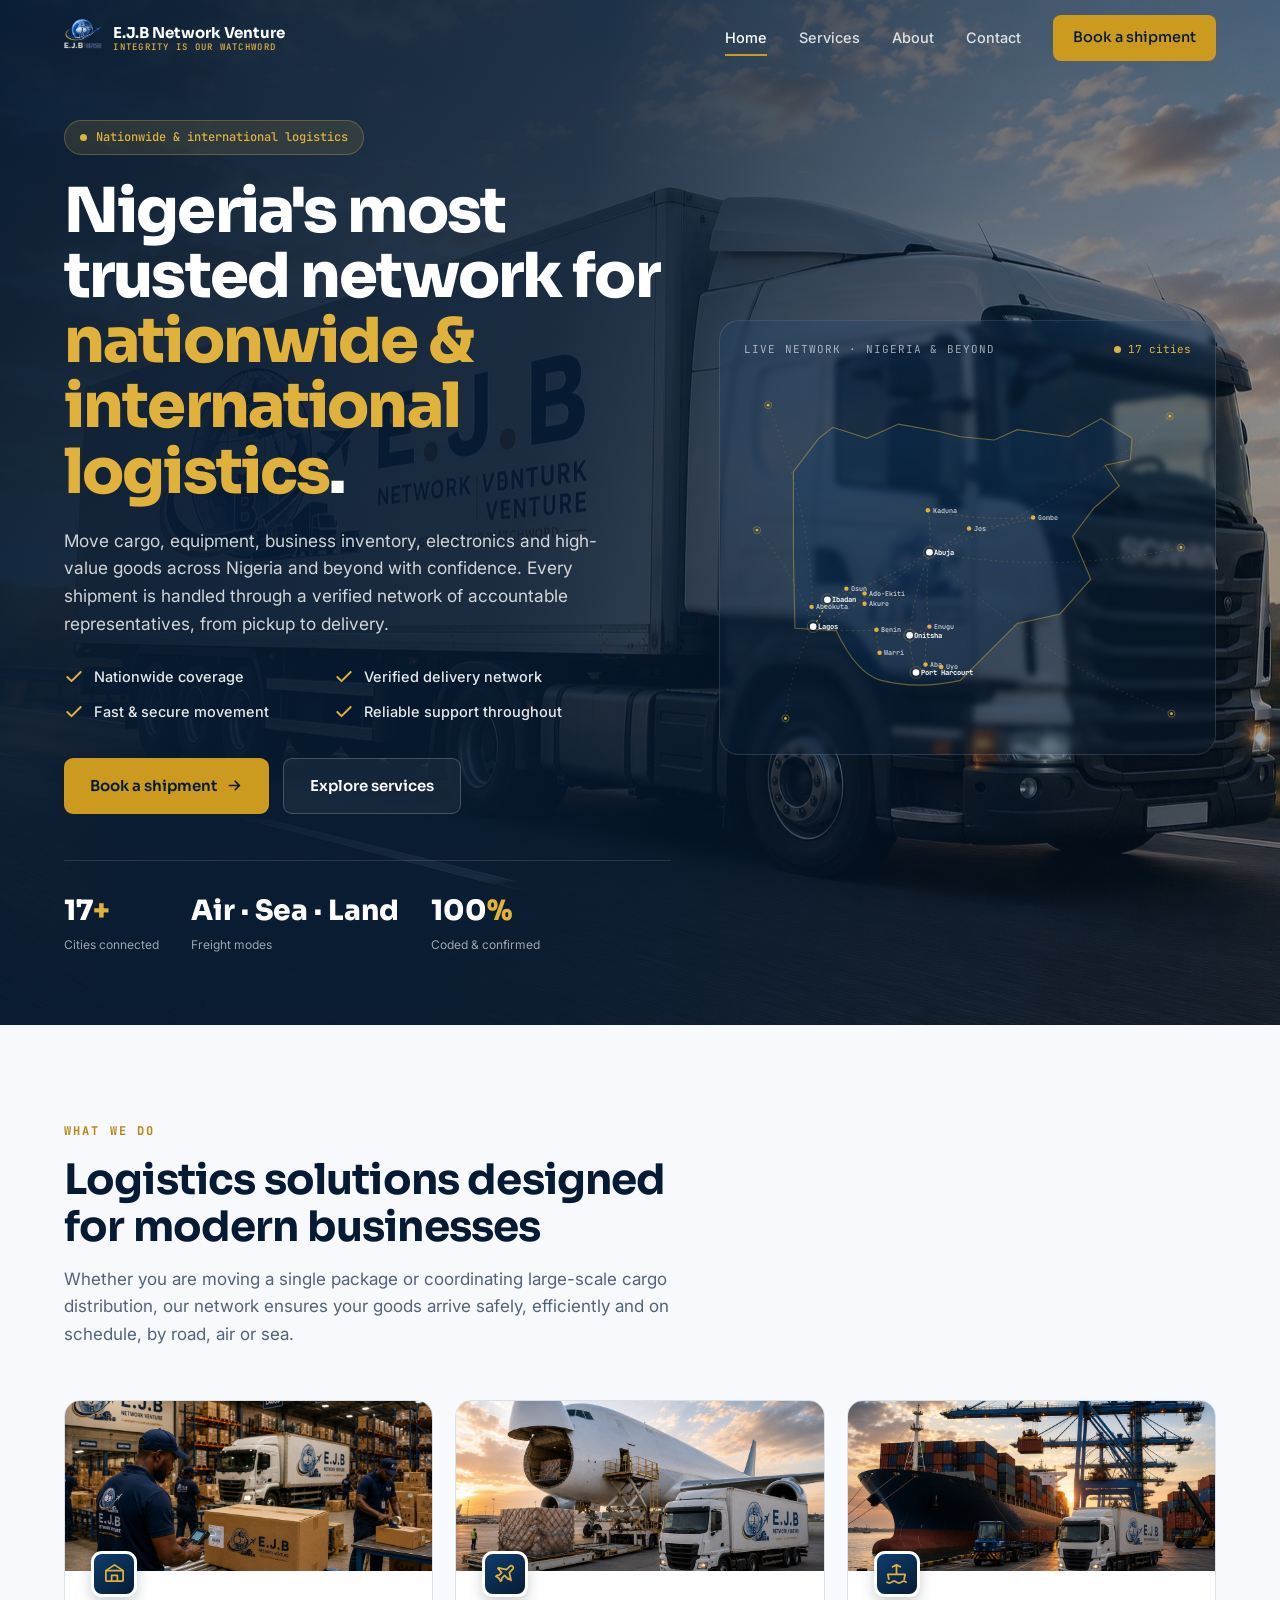
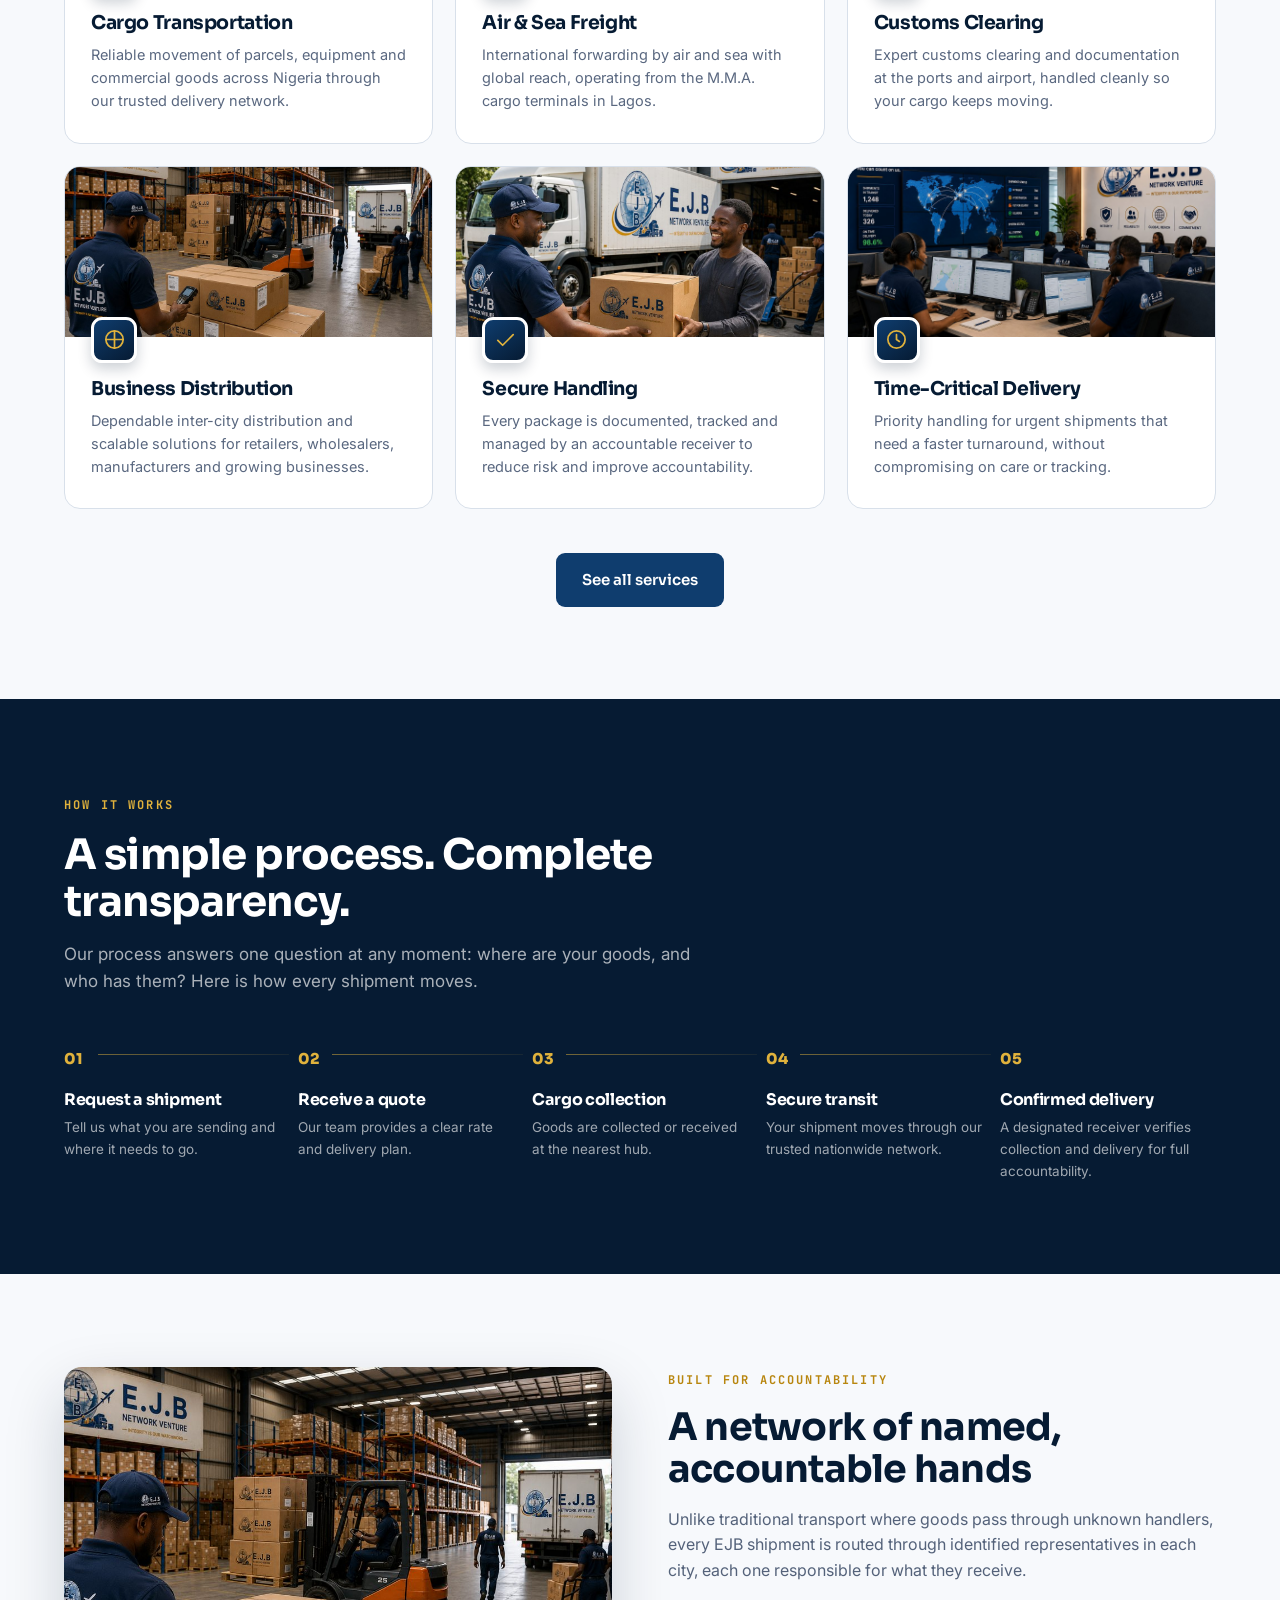
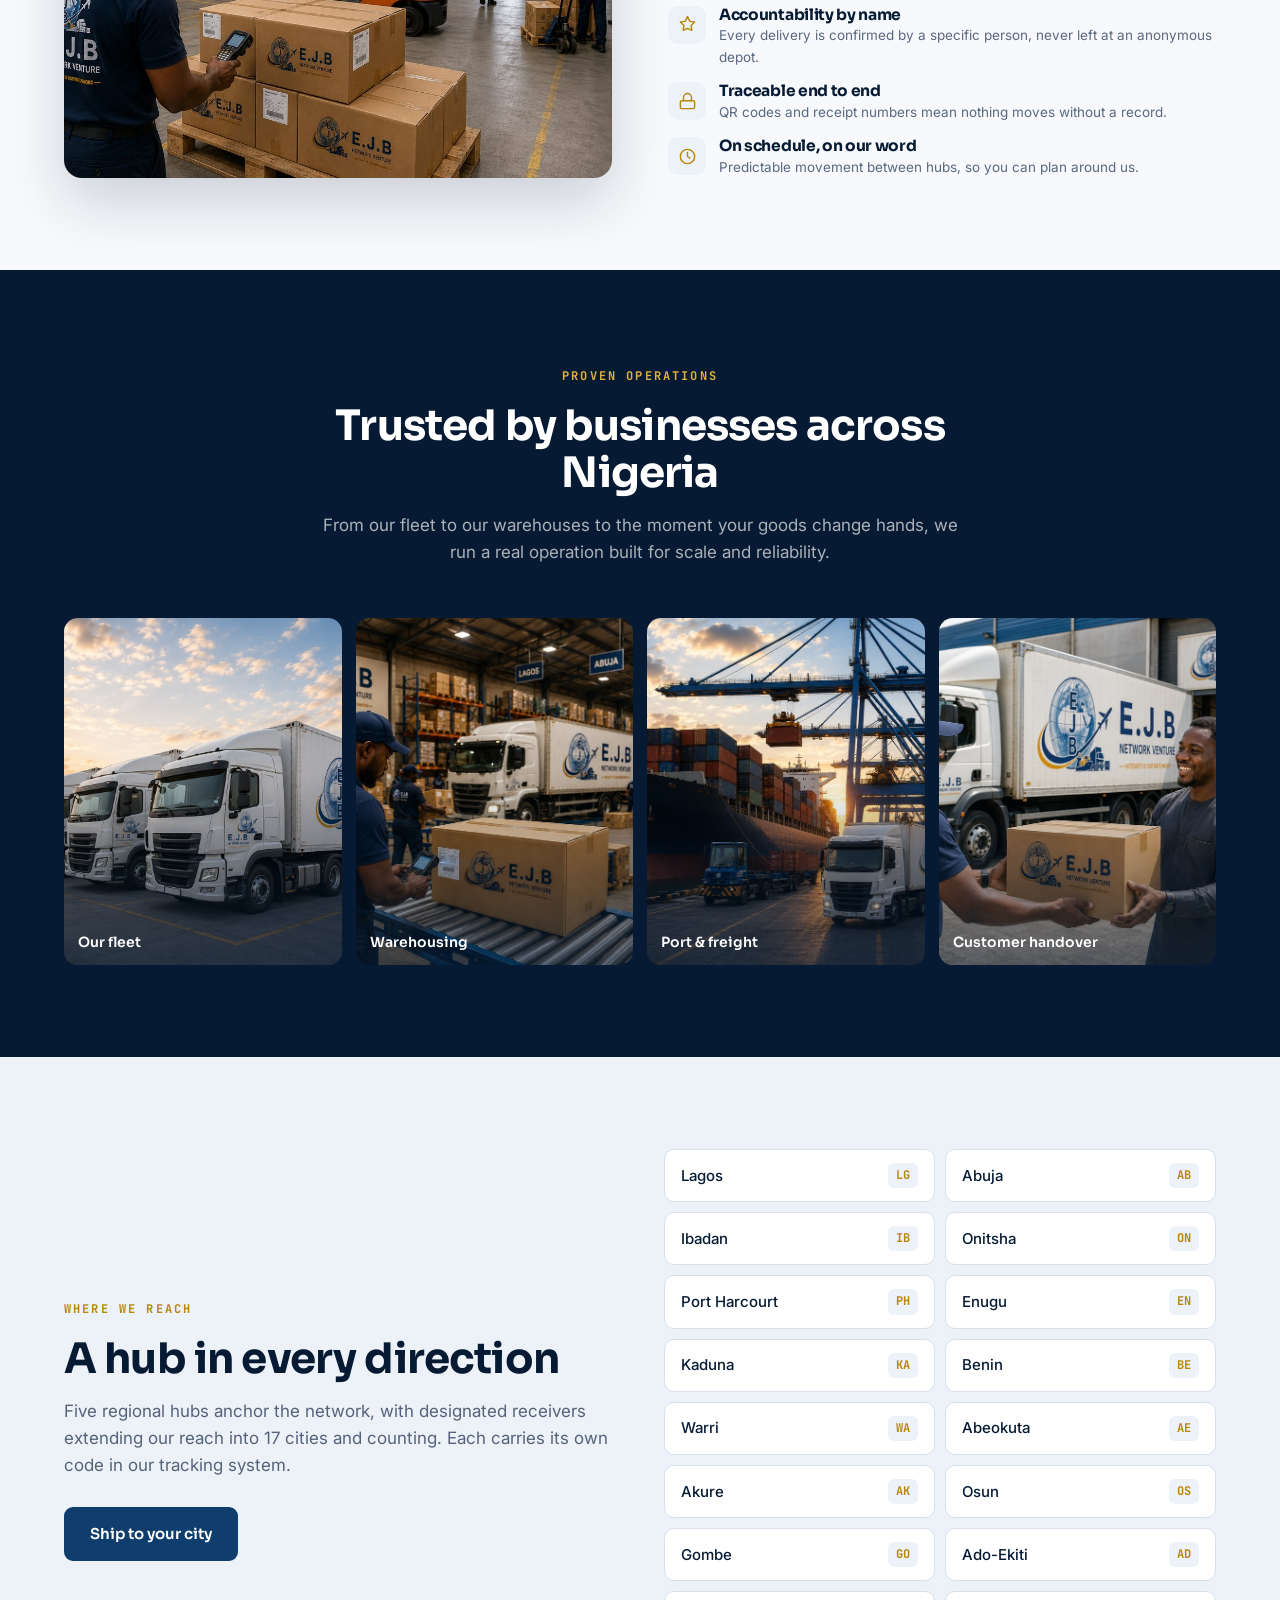
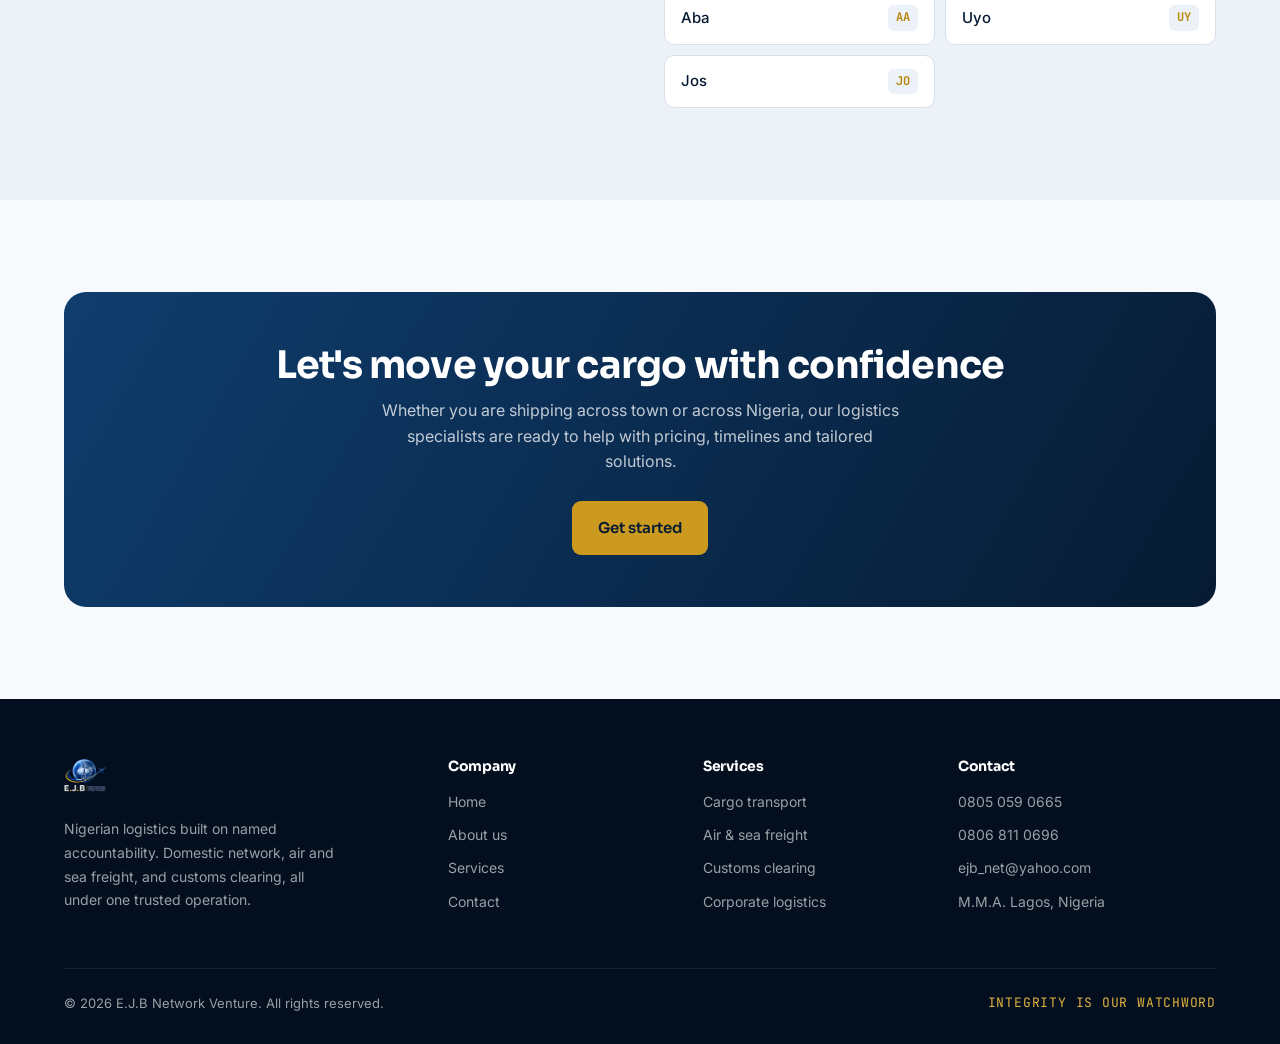
==== commit e871db50: "Fixed Hero Section and indexing the maps nodes" ====
--- a/index.html
+++ b/index.html
@@ -44,15 +44,20 @@
     </div>
     <div class="map-panel">
   <div class="map-frame reveal">
-    <div class="map-head"><span class="t">Live network &middot; Nigeria</span><span class="live"><span class="pulse-dot"></span> 17 cities</span></div>
-    <svg id="nigeria-map" viewBox="0 0 500 440" xmlns="http://www.w3.org/2000/svg" role="img" aria-label="E.J.B delivery network across Nigeria">
+    <div class="map-head"><span class="t">Live network &middot; Nigeria &amp; beyond</span><span class="live"><span class="pulse-dot"></span> 17 cities</span></div>
+    <svg id="nigeria-map" viewBox="0 0 580 470" xmlns="http://www.w3.org/2000/svg" role="img" aria-label="E.J.B delivery network across Nigeria and international routes">
       <defs>
-        <linearGradient id="ngfill" x1="0" y1="0" x2="1" y2="1"><stop offset="0" stop-color="#0F3D6E" stop-opacity="0.28"/><stop offset="1" stop-color="#061B33" stop-opacity="0.5"/></linearGradient>
-        <clipPath id="ngclip"><path d="M104,196 L150,150 L176,132 L212,120 L238,96 L268,104 L300,98 L340,112 L360,140 L392,150 L420,172 L432,200 L428,232 L410,252 L392,284 L372,300 L356,332 L330,352 L300,366 L270,372 L262,392 L232,388 L210,368 L182,372 L156,358 L140,332 L112,326 L92,340 L76,322 L84,296 L72,272 L82,244 L96,224 Z"/></clipPath>
+        <linearGradient id="ngfill" x1="0" y1="0" x2="1" y2="1">
+          <stop offset="0" stop-color="#0F3D6E" stop-opacity="0.28"/>
+          <stop offset="1" stop-color="#061B33" stop-opacity="0.5"/>
+        </linearGradient>
+        <clipPath id="ngclip"><path d="M70,136 L102,94 L120,80 L163,94 L203,76 L253,85 L281,92 L324,96 L353,83 L418,92 L459,69 L498,94 L496,121 L464,128 L482,154 L450,182 L423,218 L446,272 L407,316 L353,328 L281,400 Q228,412 181,400 Q150,392 124,337 L72,334 L70,240 Z"/></clipPath>
       </defs>
-      <path d="M104,196 L150,150 L176,132 L212,120 L238,96 L268,104 L300,98 L340,112 L360,140 L392,150 L420,172 L432,200 L428,232 L410,252 L392,284 L372,300 L356,332 L330,352 L300,366 L270,372 L262,392 L232,388 L210,368 L182,372 L156,358 L140,332 L112,326 L92,340 L76,322 L84,296 L72,272 L82,244 L96,224 Z" fill="url(#ngfill)" stroke="rgba(224,178,60,0.45)" stroke-width="1.4"/>
-      <g clip-path="url(#ngclip)"><path class="route" d="M88,300 Q104.0,264.0 120,268"/><path class="route" d="M88,300 Q92.0,266.0 96,272"/><path class="route" d="M88,300 Q119.0,261.0 150,262"/><path class="route" d="M88,300 Q130.0,263.0 172,266"/><path class="route" d="M88,300 Q132.0,254.0 176,248"/><path class="route" d="M88,300 Q132.0,280.0 176,300"/><path class="route" d="M88,300 Q128.0,296.0 168,332"/><path class="route" d="M88,300 Q155.0,283.0 222,306"/><path class="route" d="M88,300 Q169.0,277.0 250,294"/><path class="route" d="M88,300 Q166.0,296.0 244,332"/><path class="route" d="M88,300 Q162.0,306.0 236,352"/><path class="route" d="M88,300 Q180.0,302.0 272,344"/><path class="route" d="M88,300 Q162.0,235.0 236,210"/><path class="route" d="M88,300 Q160.0,204.0 232,148"/><path class="route" d="M88,300 Q185.0,219.0 282,178"/><path class="route" d="M88,300 Q220.0,205.0 352,150"/></g>
-      <g class="city-dot hub-dot"><circle class="ring" cx="88" cy="300" r="9"><animate attributeName="r" values="5;11;5" dur="3s" repeatCount="indefinite"/><animate attributeName="opacity" values="0.5;0;0.5" dur="3s" repeatCount="indefinite"/></circle><circle class="core" cx="88" cy="300" r="4.2"/><text class="city-label hub-label" x="94" y="303">Lagos</text></g><g class="city-dot hub-dot"><circle class="ring" cx="120" cy="268" r="9"><animate attributeName="r" values="5;11;5" dur="3s" repeatCount="indefinite"/><animate attributeName="opacity" values="0.5;0;0.5" dur="3s" repeatCount="indefinite"/></circle><circle class="core" cx="120" cy="268" r="4.2"/><text class="city-label hub-label" x="126" y="271">Ibadan</text></g><g class="city-dot"><circle class="core" cx="96" cy="272" r="2.8"/><text class="city-label" x="102" y="275">Abeokuta</text></g><g class="city-dot"><circle class="core" cx="150" cy="262" r="2.8"/><text class="city-label" x="156" y="265">Osun</text></g><g class="city-dot"><circle class="core" cx="172" cy="266" r="2.8"/><text class="city-label" x="178" y="269">Akure</text></g><g class="city-dot"><circle class="core" cx="176" cy="248" r="2.8"/><text class="city-label" x="182" y="251">Ado-Ekiti</text></g><g class="city-dot"><circle class="core" cx="176" cy="300" r="2.8"/><text class="city-label" x="182" y="303">Benin</text></g><g class="city-dot"><circle class="core" cx="168" cy="332" r="2.8"/><text class="city-label" x="174" y="335">Warri</text></g><g class="city-dot hub-dot"><circle class="ring" cx="222" cy="306" r="9"><animate attributeName="r" values="5;11;5" dur="3s" repeatCount="indefinite"/><animate attributeName="opacity" values="0.5;0;0.5" dur="3s" repeatCount="indefinite"/></circle><circle class="core" cx="222" cy="306" r="4.2"/><text class="city-label hub-label" x="228" y="309">Onitsha</text></g><g class="city-dot"><circle class="core" cx="250" cy="294" r="2.8"/><text class="city-label" x="256" y="297">Enugu</text></g><g class="city-dot"><circle class="core" cx="244" cy="332" r="2.8"/><text class="city-label" x="250" y="335">Aba</text></g><g class="city-dot hub-dot"><circle class="ring" cx="236" cy="352" r="9"><animate attributeName="r" values="5;11;5" dur="3s" repeatCount="indefinite"/><animate attributeName="opacity" values="0.5;0;0.5" dur="3s" repeatCount="indefinite"/></circle><circle class="core" cx="236" cy="352" r="4.2"/><text class="city-label hub-label" x="242" y="355">Port Harcourt</text></g><g class="city-dot"><circle class="core" cx="272" cy="344" r="2.8"/><text class="city-label" x="278" y="347">Uyo</text></g><g class="city-dot hub-dot"><circle class="ring" cx="236" cy="210" r="9"><animate attributeName="r" values="5;11;5" dur="3s" repeatCount="indefinite"/><animate attributeName="opacity" values="0.5;0;0.5" dur="3s" repeatCount="indefinite"/></circle><circle class="core" cx="236" cy="210" r="4.2"/><text class="city-label hub-label" x="242" y="213">Abuja</text></g><g class="city-dot"><circle class="core" cx="232" cy="148" r="2.8"/><text class="city-label" x="238" y="151">Kaduna</text></g><g class="city-dot"><circle class="core" cx="282" cy="178" r="2.8"/><text class="city-label" x="288" y="181">Jos</text></g><g class="city-dot"><circle class="core" cx="352" cy="150" r="2.8"/><text class="city-label" x="358" y="153">Gombe</text></g>
+      <path d="M70,136 L102,94 L120,80 L163,94 L203,76 L253,85 L281,92 L324,96 L353,83 L418,92 L459,69 L498,94 L496,121 L464,128 L482,154 L450,182 L423,218 L446,272 L407,316 L353,328 L281,400 Q228,412 181,400 Q150,392 124,337 L72,334 L70,240 Z" fill="url(#ngfill)" stroke="rgba(224,178,60,0.45)" stroke-width="1.4"/>
+      <g id="intl-routes"></g>
+      <g id="dom-routes" clip-path="url(#ngclip)"></g>
+      <g id="intl-dots"></g>
+      <g id="city-dots"></g>
     </svg>
   </div></div>
   </div></div>
@@ -168,21 +173,102 @@
 document.querySelectorAll('.reveal').forEach(el=>io.observe(el));
 </script>
 <script>
-const routes=[...document.querySelectorAll('.route')];
-let ri=0;
-function flyNext(){
-  routes.forEach(r=>r.classList.remove('active'));
-  if(!routes.length) return;
-  const r=routes[ri%routes.length]; r.classList.add('active');
-  const len=r.getTotalLength();
-  const plane=document.createElementNS('http://www.w3.org/2000/svg','circle');
-  plane.setAttribute('r','2.4'); plane.setAttribute('class','plane-dot');
-  r.parentNode.appendChild(plane);
-  let start=null; const dur=1500;
-  function step(ts){ if(!start)start=ts; const p=Math.min((ts-start)/dur,1);
-    const pt=r.getPointAtLength(p*len); plane.setAttribute('cx',pt.x); plane.setAttribute('cy',pt.y);
-    if(p<1) requestAnimationFrame(step); else { plane.remove(); ri++; setTimeout(flyNext,250); } }
-  requestAnimationFrame(step);
-}
-if(!matchMedia('(prefers-reduced-motion:reduce)').matches) setTimeout(flyNext,900);
+(function(){
+  var NS='http://www.w3.org/2000/svg';
+  var map=document.getElementById('nigeria-map');
+  if(!map) return;
+
+  var cities={
+    Lagos:{x:95,y:332,hub:true}, Ibadan:{x:113,y:298,hub:true}, Abeokuta:{x:93,y:307},
+    Osun:{x:137,y:284}, Akure:{x:160,y:303}, "Ado-Ekiti":{x:160,y:290},
+    Benin:{x:175,y:336}, Warri:{x:179,y:365}, Onitsha:{x:217,y:343,hub:true},
+    Enugu:{x:242,y:332}, Aba:{x:237,y:380}, "Port Harcourt":{x:225,y:390,hub:true},
+    Uyo:{x:257,y:383}, Abuja:{x:242,y:238,hub:true}, Kaduna:{x:240,y:185},
+    Jos:{x:292,y:208}, Gombe:{x:373,y:194}
+  };
+
+  // Generic outward points, just outside the border (no labels)
+  var intl=[{x:38,y:52},{x:24,y:210},{x:60,y:448},{x:548,y:442},{x:560,y:232},{x:546,y:66}];
+
+  // Multiple origins, not only Lagos
+  var domestic=[
+    ["Lagos","Ibadan"],["Ibadan","Osun"],["Osun","Akure"],["Akure","Ado-Ekiti"],
+    ["Lagos","Benin"],["Benin","Warri"],["Benin","Onitsha"],["Onitsha","Enugu"],
+    ["Onitsha","Port Harcourt"],["Port Harcourt","Uyo"],["Enugu","Aba"],["Aba","Port Harcourt"],
+    ["Lagos","Abuja"],["Ibadan","Abuja"],["Abuja","Kaduna"],["Kaduna","Gombe"],
+    ["Abuja","Jos"],["Jos","Gombe"],["Abuja","Onitsha"],["Abuja","Enugu"]
+  ];
+
+  // Lagos and Abuja out to the world and back
+  var international=[["Lagos",0],["Lagos",1],["Lagos",2],["Abuja",3],["Abuja",4],["Abuja",5]];
+
+  function curve(x1,y1,x2,y2,k){
+    var dx=x2-x1, dy=y2-y1, len=Math.hypot(dx,dy)||1;
+    var nx=-dy/len, ny=dx/len;
+    var mx=(x1+x2)/2+nx*len*k, my=(y1+y2)/2+ny*len*k;
+    return "M"+x1+","+y1+" Q"+mx.toFixed(1)+","+my.toFixed(1)+" "+x2+","+y2;
+  }
+  function el(tag,attrs){var e=document.createElementNS(NS,tag);for(var k in attrs)e.setAttribute(k,attrs[k]);return e;}
+
+  var domG=document.getElementById('dom-routes');
+  var intlG=document.getElementById('intl-routes');
+  var routeEls=[];
+
+  domestic.forEach(function(p){
+    var a=cities[p[0]], b=cities[p[1]];
+    var path=el('path',{'class':'route','d':curve(a.x,a.y,b.x,b.y,0.07)});
+    domG.appendChild(path); routeEls.push({el:path,back:false});
+  });
+  international.forEach(function(p){
+    var a=cities[p[0]], b=intl[p[1]];
+    var path=el('path',{'class':'route intl','d':curve(a.x,a.y,b.x,b.y,0.1)});
+    intlG.appendChild(path); routeEls.push({el:path,back:true});
+  });
+
+  var idG=document.getElementById('intl-dots');
+  intl.forEach(function(pt){
+    var g=el('g',{'class':'intl-dot'});
+    g.appendChild(el('circle',{cx:pt.x,cy:pt.y,r:4.5,'class':'ring'}));
+    g.appendChild(el('circle',{cx:pt.x,cy:pt.y,r:1.8,'class':'core'}));
+    idG.appendChild(g);
+  });
+
+  var cdG=document.getElementById('city-dots');
+  Object.keys(cities).forEach(function(name){
+    var c=cities[name];
+    var g=el('g',{'class':'city-dot'+(c.hub?' hub-dot':'')});
+    if(c.hub){
+      var ring=el('circle',{cx:c.x,cy:c.y,r:9,'class':'ring'});
+      ring.appendChild(el('animate',{attributeName:'r',values:'5;11;5',dur:'3s',repeatCount:'indefinite'}));
+      ring.appendChild(el('animate',{attributeName:'opacity',values:'0.5;0;0.5',dur:'3s',repeatCount:'indefinite'}));
+      g.appendChild(ring);
+    }
+    g.appendChild(el('circle',{cx:c.x,cy:c.y,r:c.hub?4.2:2.8,'class':'core'}));
+    var t=el('text',{x:c.x+6,y:c.y+3,'class':'city-label'+(c.hub?' hub-label':'')});
+    t.textContent=name; g.appendChild(t);
+    cdG.appendChild(g);
+  });
+
+  if(matchMedia('(prefers-reduced-motion:reduce)').matches) return;
+  var ri=0;
+  function flyNext(){
+    routeEls.forEach(function(r){r.el.classList.remove('active');});
+    var item=routeEls[ri%routeEls.length], r=item.el;
+    r.classList.add('active');
+    var len=r.getTotalLength();
+    var plane=el('circle',{r:2.4,'class':'plane-dot'});
+    r.parentNode.appendChild(plane);
+    var start=null, dur=item.back?2200:1500;
+    function step(ts){
+      if(!start) start=ts;
+      var t=Math.min((ts-start)/dur,1);
+      var p=item.back?(t<0.5?t*2:(1-t)*2):t;   // out then back for international
+      var pt=r.getPointAtLength(p*len);
+      plane.setAttribute('cx',pt.x); plane.setAttribute('cy',pt.y);
+      if(t<1){requestAnimationFrame(step);} else {plane.remove(); ri++; setTimeout(flyNext,220);}
+    }
+    requestAnimationFrame(step);
+  }
+  setTimeout(flyNext,900);
+})();
 </script></body></html>
--- a/styles.css
+++ b/styles.css
@@ -40,7 +40,7 @@
 .nav-toggle span{display:block; width:24px; height:2px; background:#fff; margin:5px 0; transition:.3s;}
 
 /* generic page hero (inner pages) */
-.page-hero{position:relative; background:linear-gradient(120% 100% at 75% 10%, #0A2C52, #061B33 60%, #030F1F); color:#fff; padding:150px 0 70px;}
+.page-hero{position:relative; background:radial-gradient(120% 100% at 75% 10%, #0A2C52, #061B33 60%, #030F1F); color:#fff; padding:150px 0 70px;}
 .page-hero .eyebrow{color:var(--gold-bright);}
 .page-hero h1{font-size:clamp(34px,4.6vw,54px); font-weight:800; margin-top:14px;}
 .page-hero p{font-size:17px; color:rgba(255,255,255,0.72); margin-top:16px; max-width:620px;}
@@ -80,4 +80,4 @@
   section{padding:64px 0;}
   .foot-grid{grid-template-columns:1fr;}
 }
-@media (prefers-reduced-motion:reduce){*{animation:none !important; transition:none !important;} .reveal{opacity:1; transform:none;}}
+@media (prefers-reduced-motion:reduce){*{animation:none !important; transition:none !important;} .reveal{opacity:1; transform:none;}}
--- a/page.css
+++ b/page.css
@@ -33,6 +33,12 @@
 .route{fill:none; stroke:rgba(224,178,60,0.3); stroke-width:1; stroke-dasharray:3 4;}
 .route.active{stroke:var(--gold-bright); stroke-width:1.5; opacity:0.9;}
 .plane-dot{fill:var(--gold-bright);}
+
+/* International markers & routes */
+.intl-dot circle.core{fill:var(--gold-bright);}
+.intl-dot circle.ring{fill:none; stroke:rgba(224,178,60,0.5); stroke-width:1;}
+.route.intl{stroke-dasharray:2 5; stroke:rgba(224,178,60,0.28);}
+.route.intl.active{stroke:var(--gold-bright); stroke-width:1.4; opacity:0.85;}
 
 /* SERVICES grid */
 .svc-grid{display:grid; grid-template-columns:repeat(3,1fr); gap:22px;}
@@ -146,4 +152,4 @@
   .trust-grid{grid-template-columns:1fr 1fr;} .city-list{grid-template-columns:1fr;}
   .field-row{grid-template-columns:1fr;} .cta-band{padding:36px 24px;}
   .hero-stats{flex-wrap:wrap; gap:22px;}
-}
+}
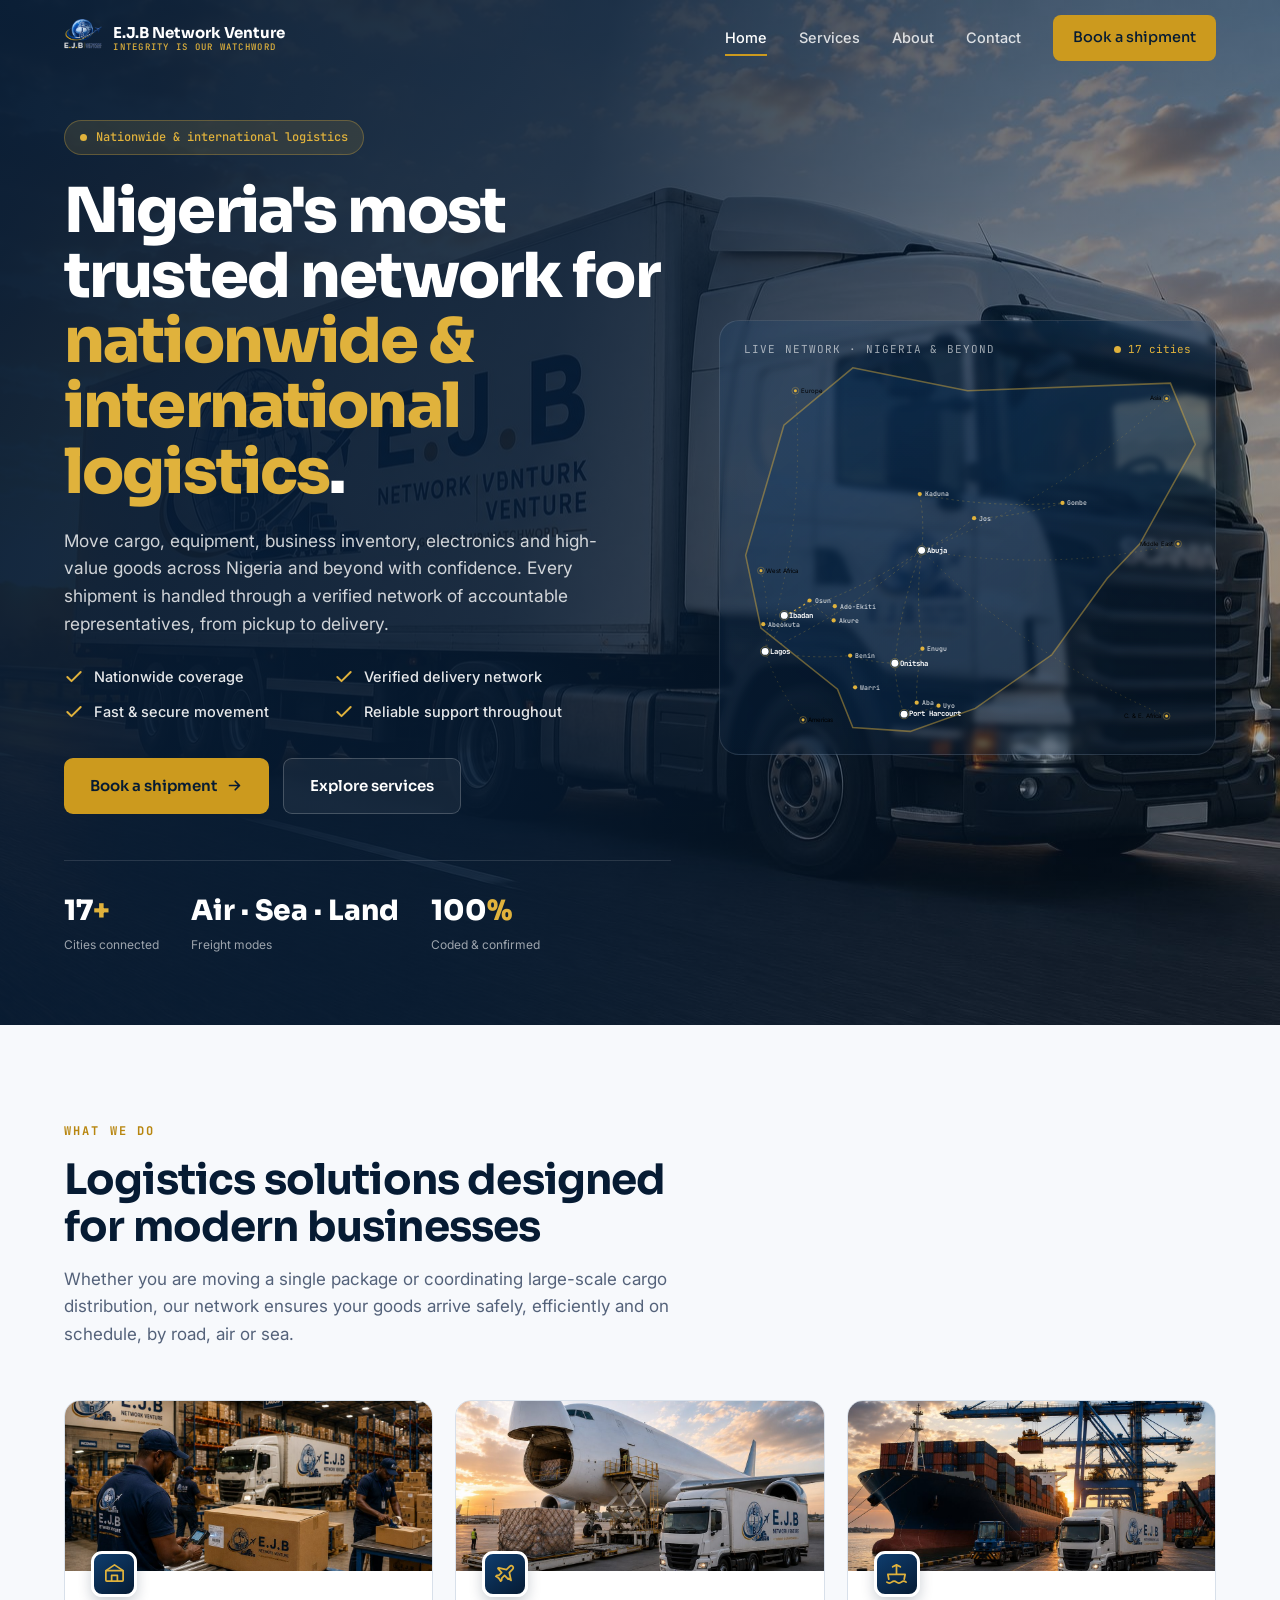
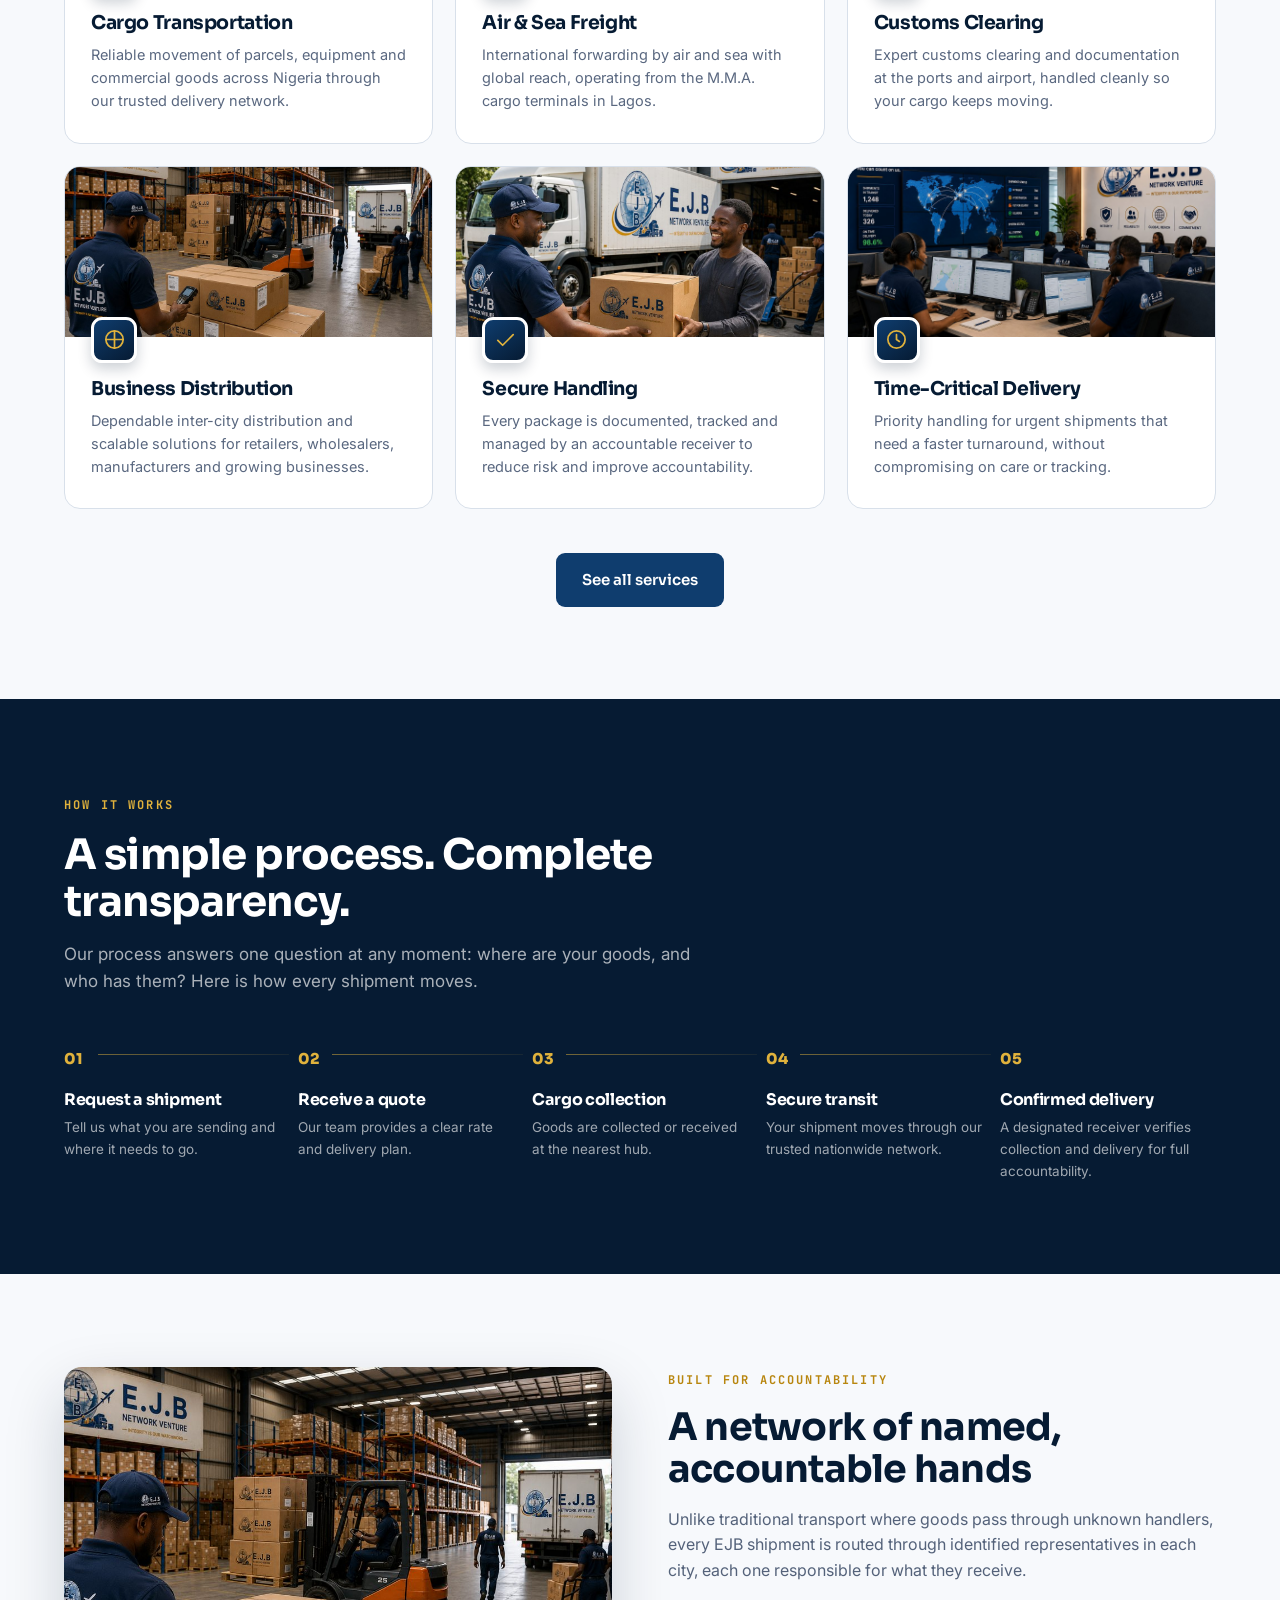
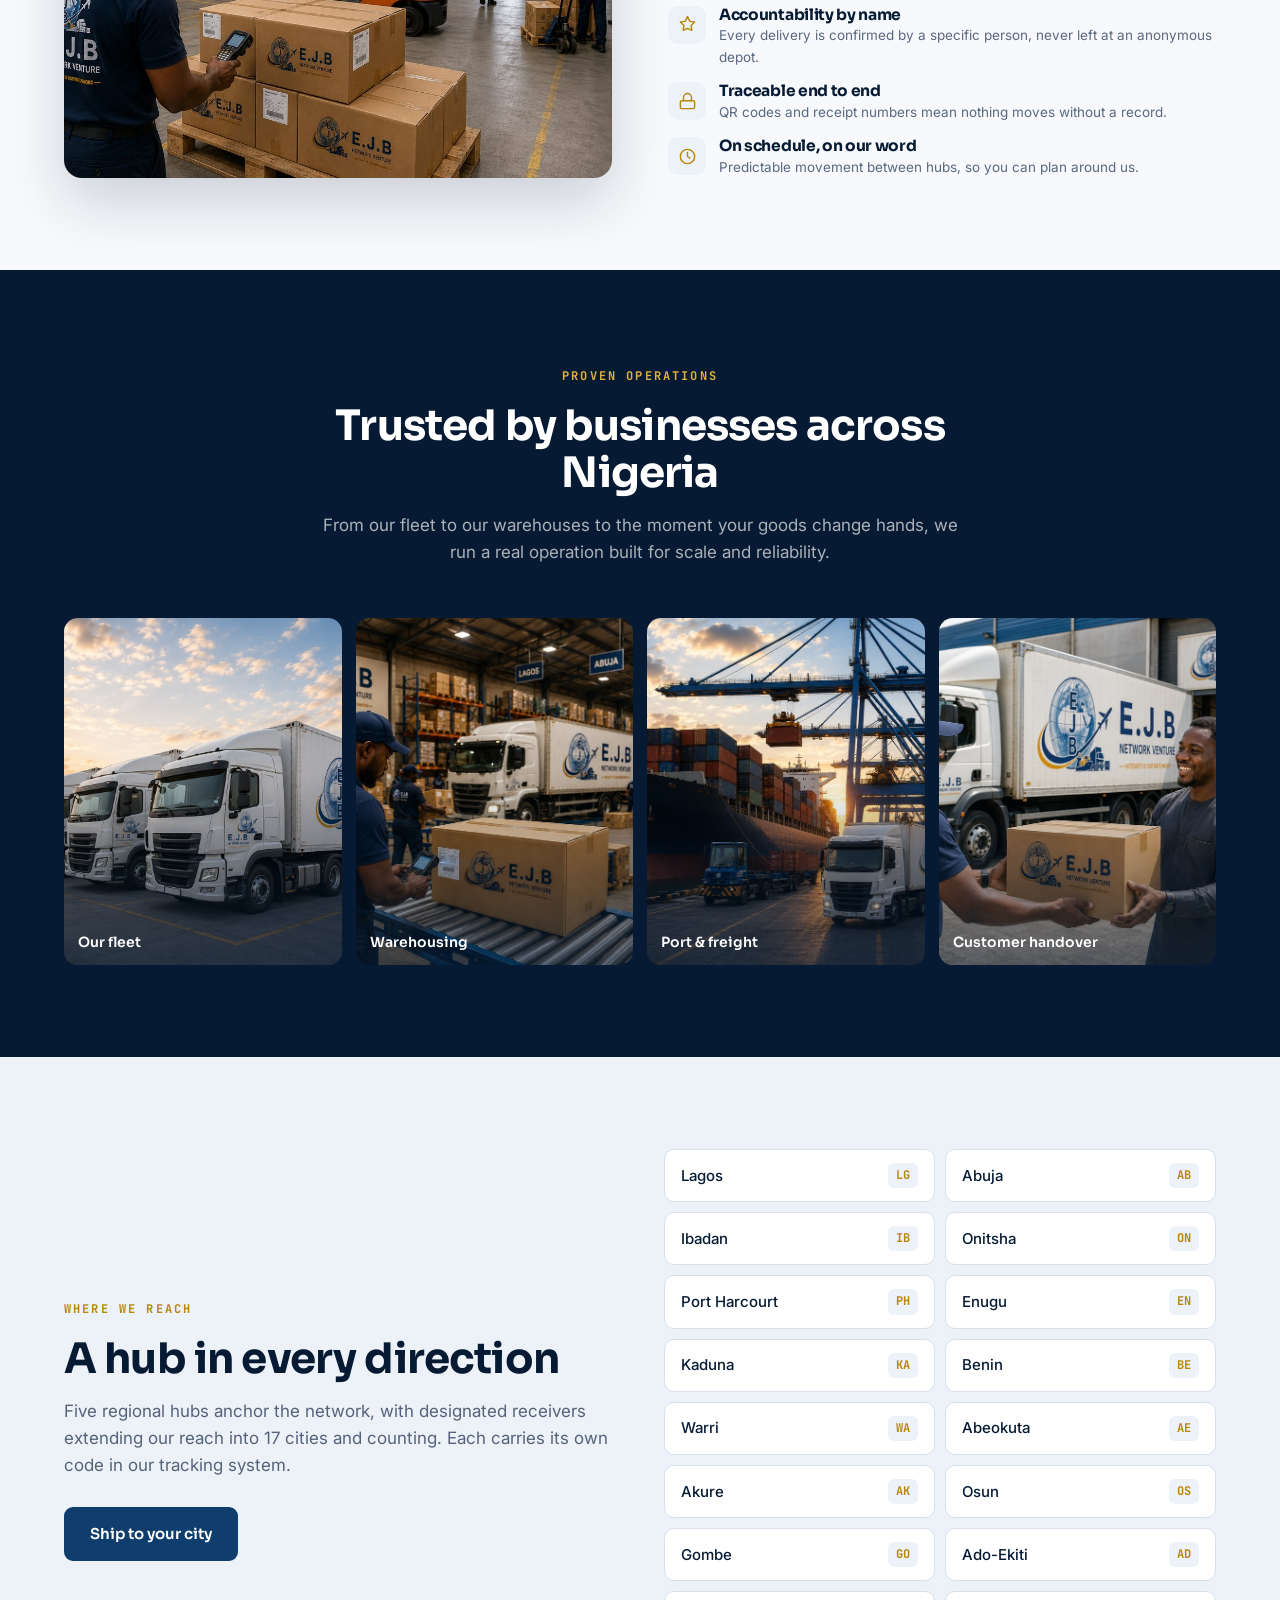
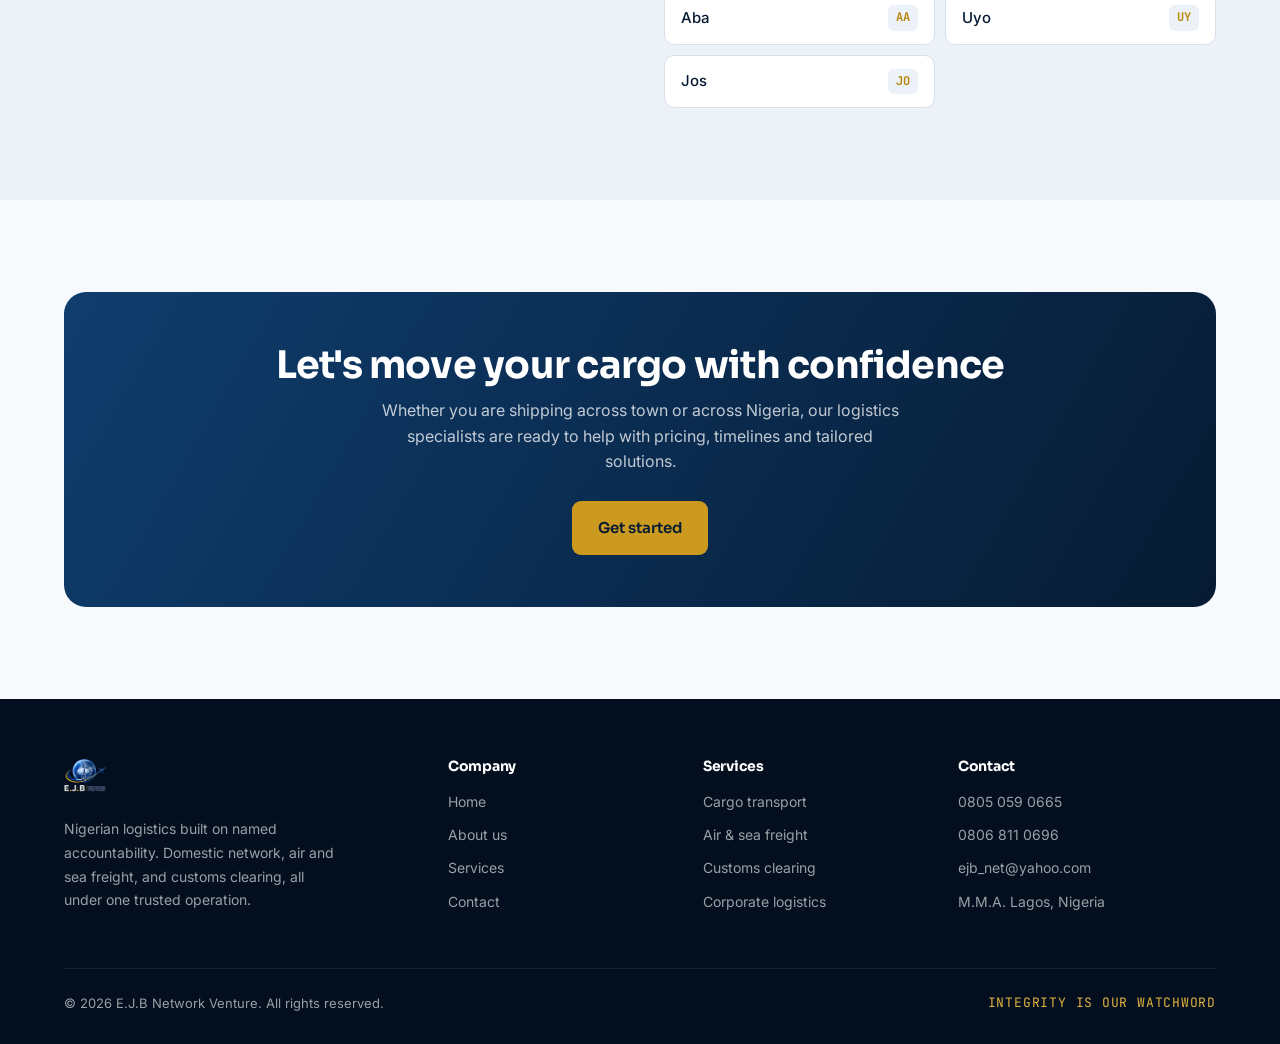
==== commit e49e6bb1: "Fix map rendering" ====
--- a/index.html
+++ b/index.html
@@ -45,15 +45,15 @@
     <div class="map-panel">
   <div class="map-frame reveal">
     <div class="map-head"><span class="t">Live network &middot; Nigeria &amp; beyond</span><span class="live"><span class="pulse-dot"></span> 17 cities</span></div>
-    <svg id="nigeria-map" viewBox="0 0 580 470" xmlns="http://www.w3.org/2000/svg" role="img" aria-label="E.J.B delivery network across Nigeria and international routes">
+    <svg id="nigeria-map" viewBox="0 0 1199 971" xmlns="http://www.w3.org/2000/svg" role="img" aria-label="E.J.B delivery network across Nigeria and international routes">
       <defs>
         <linearGradient id="ngfill" x1="0" y1="0" x2="1" y2="1">
           <stop offset="0" stop-color="#0F3D6E" stop-opacity="0.28"/>
           <stop offset="1" stop-color="#061B33" stop-opacity="0.5"/>
         </linearGradient>
-        <clipPath id="ngclip"><path d="M70,136 L102,94 L120,80 L163,94 L203,76 L253,85 L281,92 L324,96 L353,83 L418,92 L459,69 L498,94 L496,121 L464,128 L482,154 L450,182 L423,218 L446,272 L407,316 L353,328 L281,400 Q228,412 181,400 Q150,392 124,337 L72,334 L70,240 Z"/></clipPath>
+        <clipPath id="ngclip"><path id="ngclip-path" d="M300,10 L600,70 L1130,50 L1195,210 L1050,470 L965,560 L820,760 L620,900 L450,960 L300,950 L260,850 L60,690 L20,500 L120,160 Z"/></clipPath>
       </defs>
-      <path d="M70,136 L102,94 L120,80 L163,94 L203,76 L253,85 L281,92 L324,96 L353,83 L418,92 L459,69 L498,94 L496,121 L464,128 L482,154 L450,182 L423,218 L446,272 L407,316 L353,328 L281,400 Q228,412 181,400 Q150,392 124,337 L72,334 L70,240 Z" fill="url(#ngfill)" stroke="rgba(224,178,60,0.45)" stroke-width="1.4"/>
+      <path id="ng-border" d="M300,10 L600,70 L1130,50 L1195,210 L1050,470 L965,560 L820,760 L620,900 L450,960 L300,950 L260,850 L60,690 L20,500 L120,160 Z" fill="url(#ngfill)" stroke="rgba(224,178,60,0.45)" stroke-width="4"/>
       <g id="intl-routes"></g>
       <g id="dom-routes" clip-path="url(#ngclip)"></g>
       <g id="intl-dots"></g>
@@ -172,25 +172,47 @@
 const io=new IntersectionObserver((es)=>{es.forEach(e=>{if(e.isIntersecting){e.target.classList.add('in');io.unobserve(e.target);}})},{threshold:0.1});
 document.querySelectorAll('.reveal').forEach(el=>io.observe(el));
 </script>
-<script>
-(function(){
+<script>(function(){
   var NS='http://www.w3.org/2000/svg';
+  var VBW=1199, VBH=971;
   var map=document.getElementById('nigeria-map');
   if(!map) return;
 
+  // Load the traced Nigeria border and apply it to the outline + clip path.
+  fetch('./nigeria-border.json')
+    .then(function(r){return r.json();})
+    .then(function(data){
+      if(!data||!data.points||!data.points.length) return;
+      var iw=data.image_width||VBW, ih=data.image_height||VBH;
+      var sx=VBW/iw, sy=VBH/ih;
+      var d='M'+data.points.map(function(p){return (p.x*sx).toFixed(1)+','+(p.y*sy).toFixed(1);}).join(' L')+' Z';
+      document.getElementById('ng-border').setAttribute('d',d);
+      document.getElementById('ngclip-path').setAttribute('d',d);
+    })
+    .catch(function(){ /* keep inline fallback outline */ });
+
+  // City positions (viewBox 1199x971), projected from real lon/lat.
   var cities={
-    Lagos:{x:95,y:332,hub:true}, Ibadan:{x:113,y:298,hub:true}, Abeokuta:{x:93,y:307},
-    Osun:{x:137,y:284}, Akure:{x:160,y:303}, "Ado-Ekiti":{x:160,y:290},
-    Benin:{x:175,y:336}, Warri:{x:179,y:365}, Onitsha:{x:217,y:343,hub:true},
-    Enugu:{x:242,y:332}, Aba:{x:237,y:380}, "Port Harcourt":{x:225,y:390,hub:true},
-    Uyo:{x:257,y:383}, Abuja:{x:242,y:238,hub:true}, Kaduna:{x:240,y:185},
-    Jos:{x:292,y:208}, Gombe:{x:373,y:194}
+    Lagos:{x:71,y:751,hub:true}, Ibadan:{x:121,y:657,hub:true}, Abeokuta:{x:66,y:680},
+    Osun:{x:187,y:618}, Akure:{x:250,y:670}, "Ado-Ekiti":{x:253,y:633},
+    Benin:{x:293,y:762}, Warri:{x:306,y:845}, Onitsha:{x:410,y:782,hub:true},
+    Enugu:{x:482,y:744}, Aba:{x:467,y:885}, "Port Harcourt":{x:434,y:915,hub:true},
+    Uyo:{x:524,y:893}, Abuja:{x:480,y:487,hub:true}, Kaduna:{x:475,y:340},
+    Jos:{x:617,y:403}, Gombe:{x:848,y:363}
   };
 
-  // Generic outward points, just outside the border (no labels)
-  var intl=[{x:38,y:52},{x:24,y:210},{x:60,y:448},{x:548,y:442},{x:560,y:232},{x:546,y:66}];
-
-  // Multiple origins, not only Lagos
+  // External nodes = world regions, just outside the border, each labelled.
+  // anchor controls label side: 'start' = label to the right, 'end' = to the left.
+  var intl=[
+    {name:"West Africa", x:60,  y:540, anchor:"start"},
+    {name:"Europe",      x:150, y:70,  anchor:"start"},
+    {name:"Americas",    x:170, y:930, anchor:"start"},
+    {name:"Middle East", x:1150,y:470, anchor:"end"},
+    {name:"Asia",        x:1120,y:90,  anchor:"end"},
+    {name:"C. & E. Africa", x:1120,y:920, anchor:"end"}
+  ];
+
+  // Multiple origins, not only Lagos.
   var domestic=[
     ["Lagos","Ibadan"],["Ibadan","Osun"],["Osun","Akure"],["Akure","Ado-Ekiti"],
     ["Lagos","Benin"],["Benin","Warri"],["Benin","Onitsha"],["Onitsha","Enugu"],
@@ -199,7 +221,7 @@
     ["Abuja","Jos"],["Jos","Gombe"],["Abuja","Onitsha"],["Abuja","Enugu"]
   ];
 
-  // Lagos and Abuja out to the world and back
+  // Lagos serves West Africa, Europe, Americas; Abuja serves Middle East, Asia, C. & E. Africa.
   var international=[["Lagos",0],["Lagos",1],["Lagos",2],["Abuja",3],["Abuja",4],["Abuja",5]];
 
   function curve(x1,y1,x2,y2,k){
@@ -228,8 +250,12 @@
   var idG=document.getElementById('intl-dots');
   intl.forEach(function(pt){
     var g=el('g',{'class':'intl-dot'});
-    g.appendChild(el('circle',{cx:pt.x,cy:pt.y,r:4.5,'class':'ring'}));
-    g.appendChild(el('circle',{cx:pt.x,cy:pt.y,r:1.8,'class':'core'}));
+    g.appendChild(el('circle',{cx:pt.x,cy:pt.y,r:9,'class':'ring'}));
+    g.appendChild(el('circle',{cx:pt.x,cy:pt.y,r:4,'class':'core'}));
+    var anchor=pt.anchor||'start';
+    var lx=anchor==='end'?pt.x-14:pt.x+14;
+    var t=el('text',{x:lx,y:pt.y+5,'class':'intl-label','text-anchor':anchor});
+    t.textContent=pt.name; g.appendChild(t);
     idG.appendChild(g);
   });
 
@@ -238,13 +264,13 @@
     var c=cities[name];
     var g=el('g',{'class':'city-dot'+(c.hub?' hub-dot':'')});
     if(c.hub){
-      var ring=el('circle',{cx:c.x,cy:c.y,r:9,'class':'ring'});
-      ring.appendChild(el('animate',{attributeName:'r',values:'5;11;5',dur:'3s',repeatCount:'indefinite'}));
+      var ring=el('circle',{cx:c.x,cy:c.y,r:18,'class':'ring'});
+      ring.appendChild(el('animate',{attributeName:'r',values:'10;22;10',dur:'3s',repeatCount:'indefinite'}));
       ring.appendChild(el('animate',{attributeName:'opacity',values:'0.5;0;0.5',dur:'3s',repeatCount:'indefinite'}));
       g.appendChild(ring);
     }
-    g.appendChild(el('circle',{cx:c.x,cy:c.y,r:c.hub?4.2:2.8,'class':'core'}));
-    var t=el('text',{x:c.x+6,y:c.y+3,'class':'city-label'+(c.hub?' hub-label':'')});
+    g.appendChild(el('circle',{cx:c.x,cy:c.y,r:c.hub?9:5.5,'class':'core'}));
+    var t=el('text',{x:c.x+13,y:c.y+6,'class':'city-label'+(c.hub?' hub-label':'')});
     t.textContent=name; g.appendChild(t);
     cdG.appendChild(g);
   });
@@ -256,7 +282,7 @@
     var item=routeEls[ri%routeEls.length], r=item.el;
     r.classList.add('active');
     var len=r.getTotalLength();
-    var plane=el('circle',{r:2.4,'class':'plane-dot'});
+    var plane=el('circle',{r:5,'class':'plane-dot'});
     r.parentNode.appendChild(plane);
     var start=null, dur=item.back?2200:1500;
     function step(ts){
@@ -271,4 +297,4 @@
   }
   setTimeout(flyNext,900);
 })();
-</script></body></html>+</script>
--- a/page.css
+++ b/page.css
@@ -26,19 +26,19 @@
 .map-head .live{display:flex; align-items:center; gap:7px; font-family:'JetBrains Mono'; font-size:11px; color:var(--gold-bright);}
 #nigeria-map{width:100%; height:auto; display:block;}
 .city-dot circle.core{fill:var(--gold-bright);}
-.city-dot circle.ring{fill:none; stroke:var(--gold-bright); stroke-width:1.2;}
-.city-label{font-family:'JetBrains Mono'; font-size:8.5px; fill:rgba(255,255,255,0.8); font-weight:500; pointer-events:none;}
+.city-dot circle.ring{fill:none; stroke:var(--gold-bright); stroke-width:2.4;}
+.city-label{font-family:'JetBrains Mono'; font-size:17px; fill:rgba(255,255,255,0.8); font-weight:500; pointer-events:none;}
 .hub-dot circle.core{fill:#fff;}
-.hub-label{fill:#fff; font-weight:700; font-size:9px;}
-.route{fill:none; stroke:rgba(224,178,60,0.3); stroke-width:1; stroke-dasharray:3 4;}
-.route.active{stroke:var(--gold-bright); stroke-width:1.5; opacity:0.9;}
+.hub-label{fill:#fff; font-weight:700; font-size:19px;}
+.route{fill:none; stroke:rgba(224,178,60,0.3); stroke-width:2; stroke-dasharray:6 8;}
+.route.active{stroke:var(--gold-bright); stroke-width:3; opacity:0.9;}
 .plane-dot{fill:var(--gold-bright);}
 
 /* International markers & routes */
 .intl-dot circle.core{fill:var(--gold-bright);}
-.intl-dot circle.ring{fill:none; stroke:rgba(224,178,60,0.5); stroke-width:1;}
-.route.intl{stroke-dasharray:2 5; stroke:rgba(224,178,60,0.28);}
-.route.intl.active{stroke:var(--gold-bright); stroke-width:1.4; opacity:0.85;}
+.intl-dot circle.ring{fill:none; stroke:rgba(224,178,60,0.5); stroke-width:1.6;}
+.route.intl{stroke-dasharray:4 10; stroke:rgba(224,178,60,0.28);}
+.route.intl.active{stroke:var(--gold-bright); stroke-width:2.8; opacity:0.85;}
 
 /* SERVICES grid */
 .svc-grid{display:grid; grid-template-columns:repeat(3,1fr); gap:22px;}
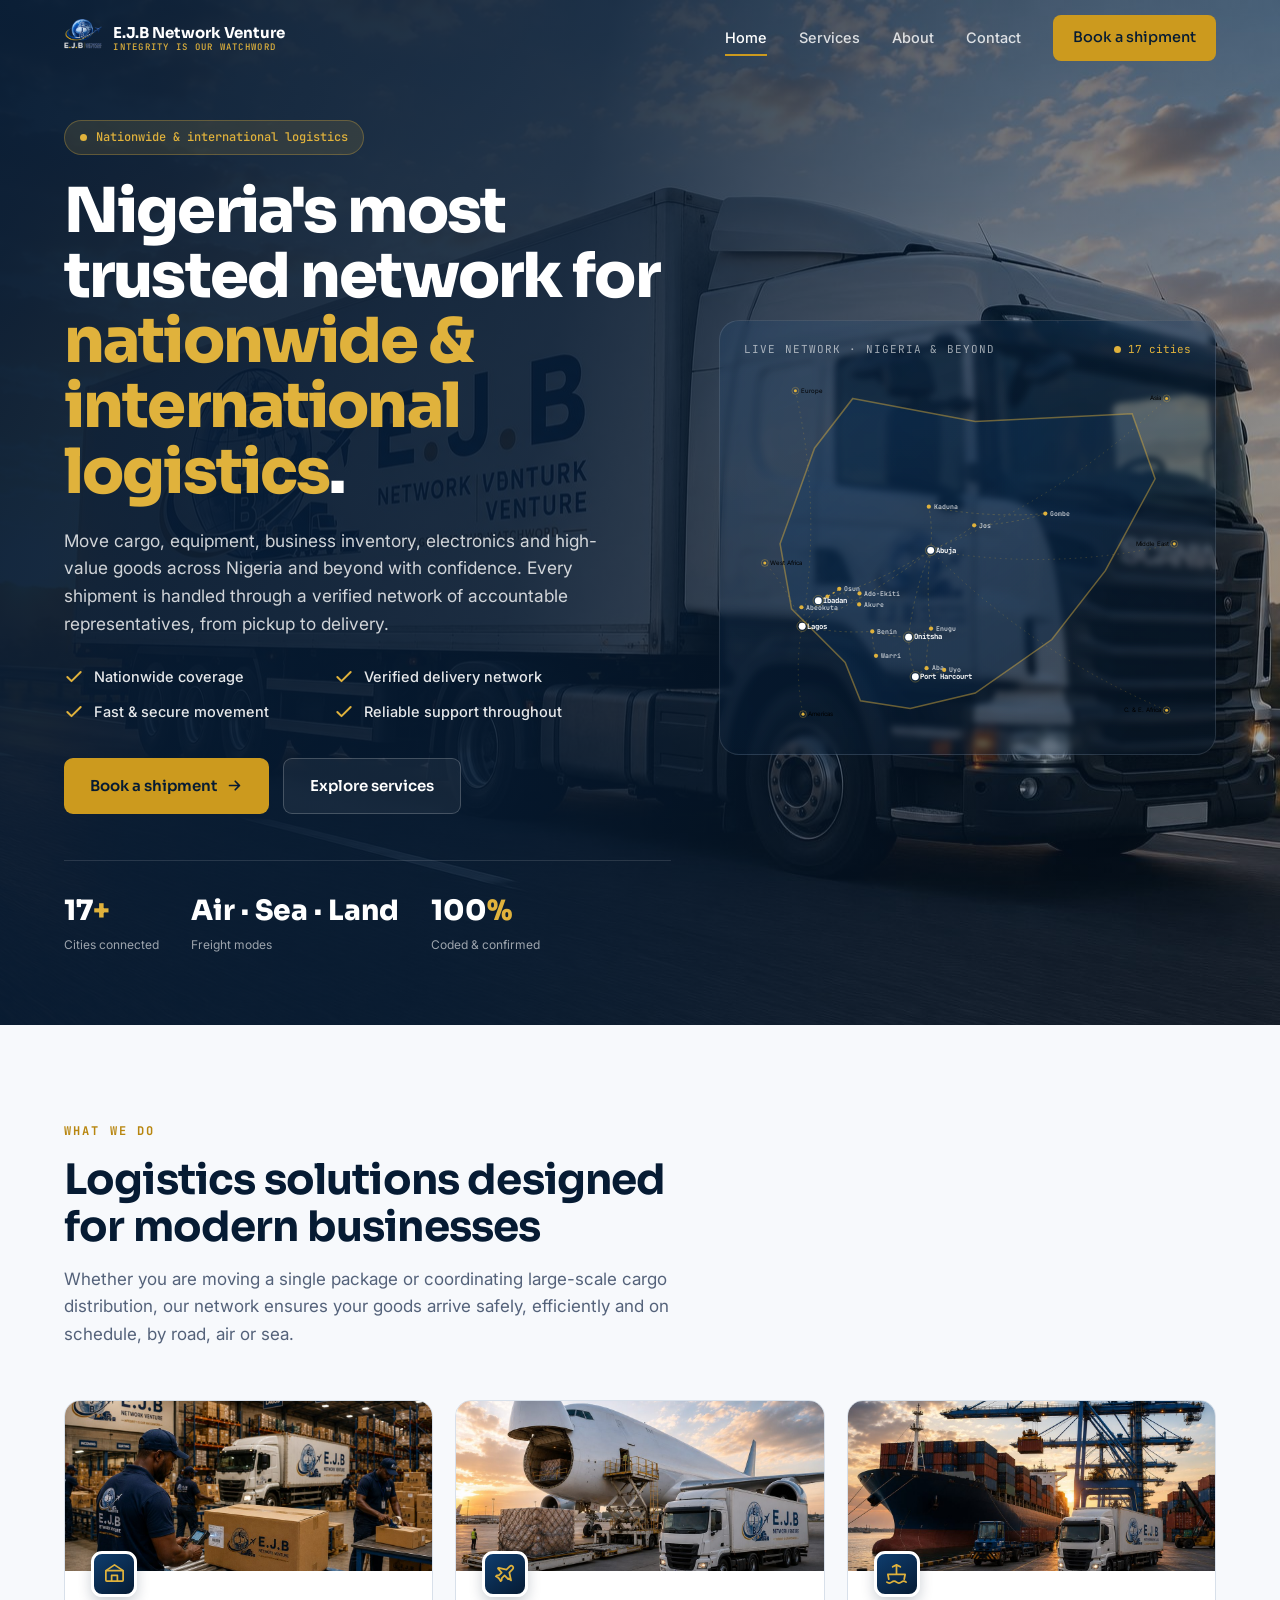
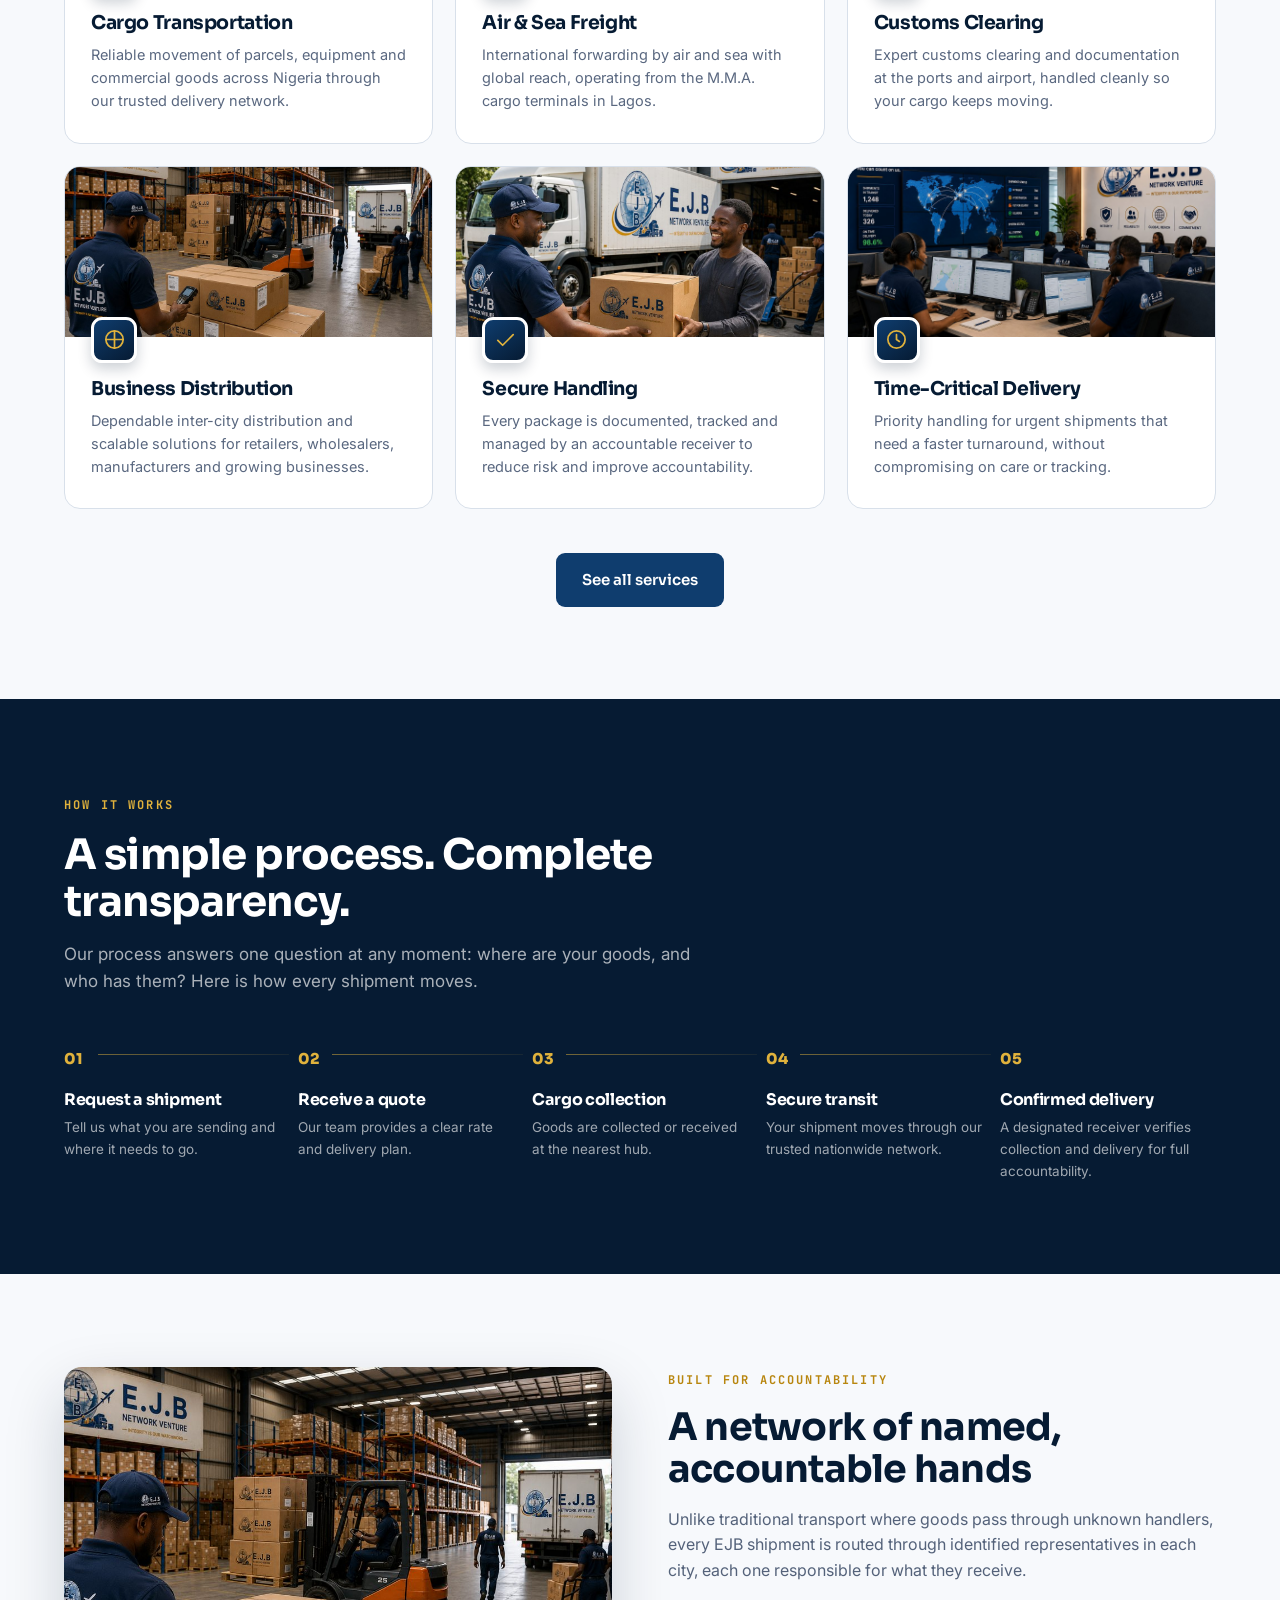
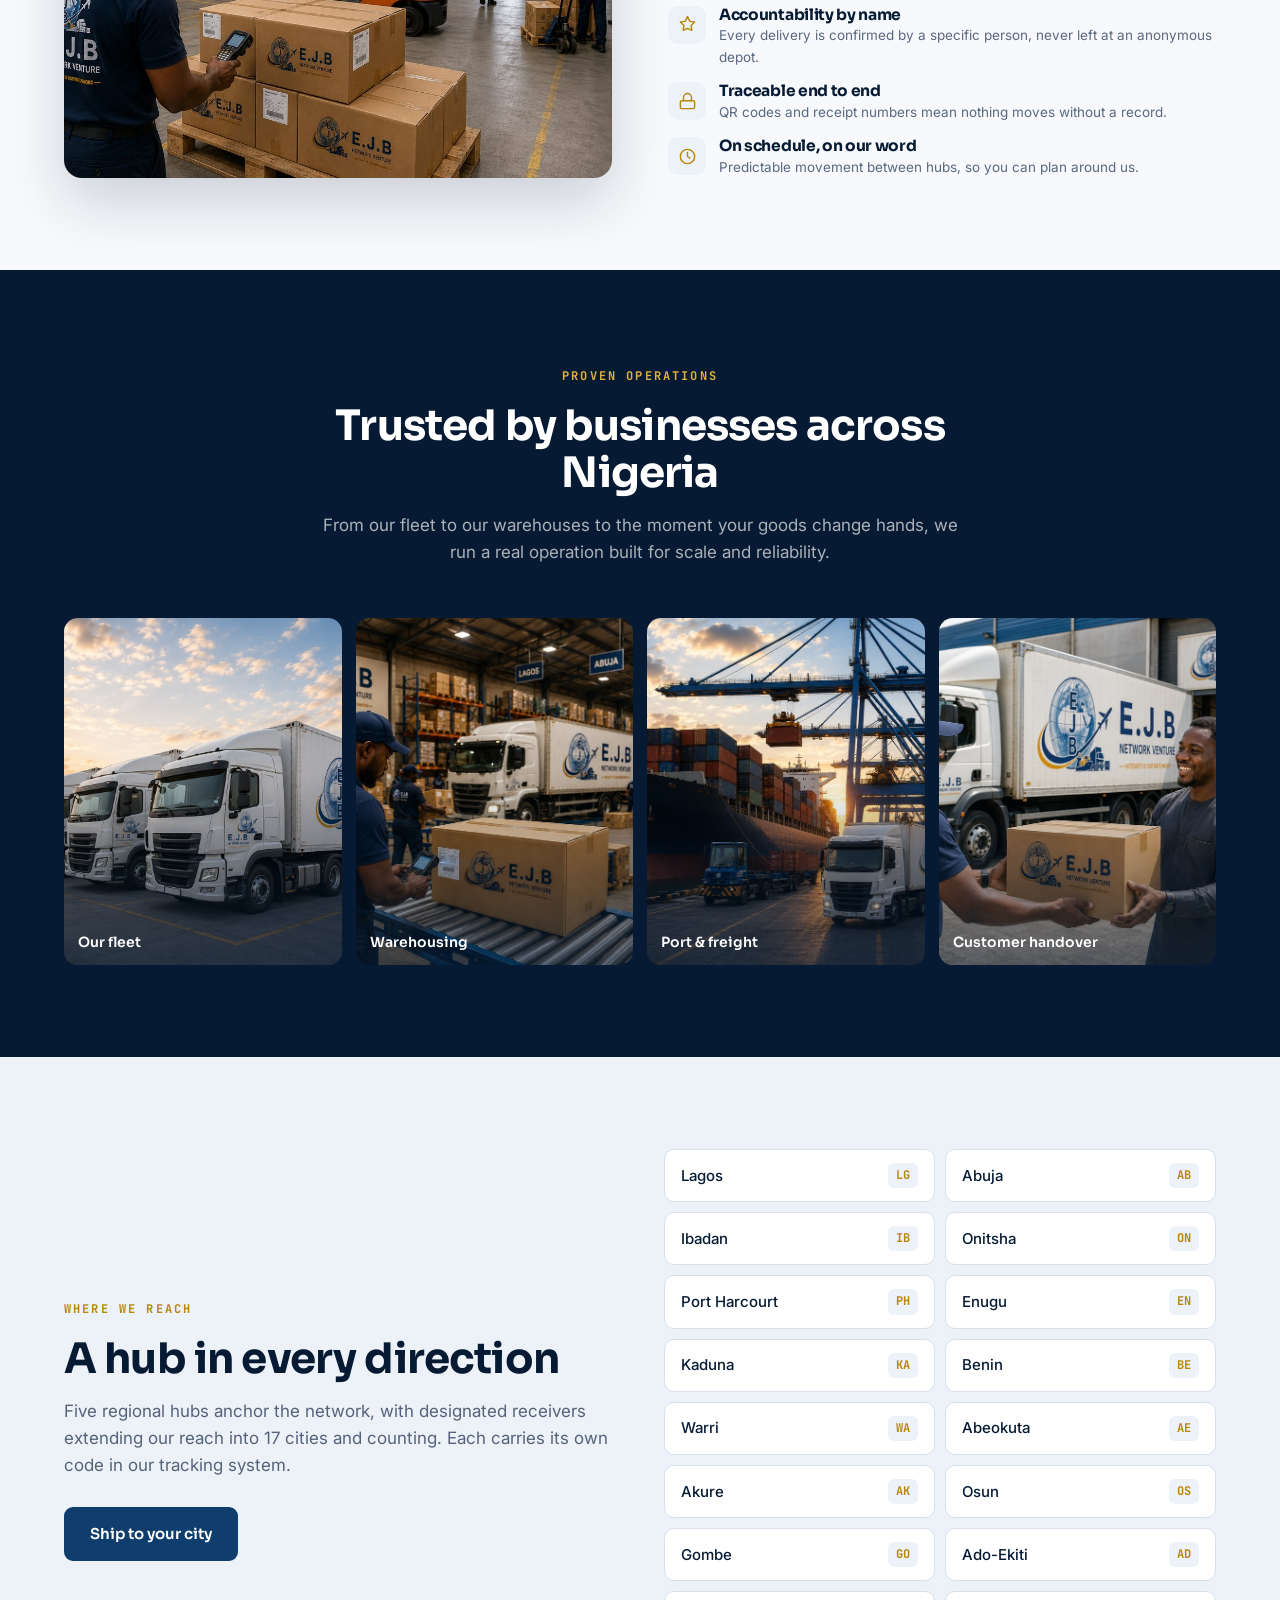
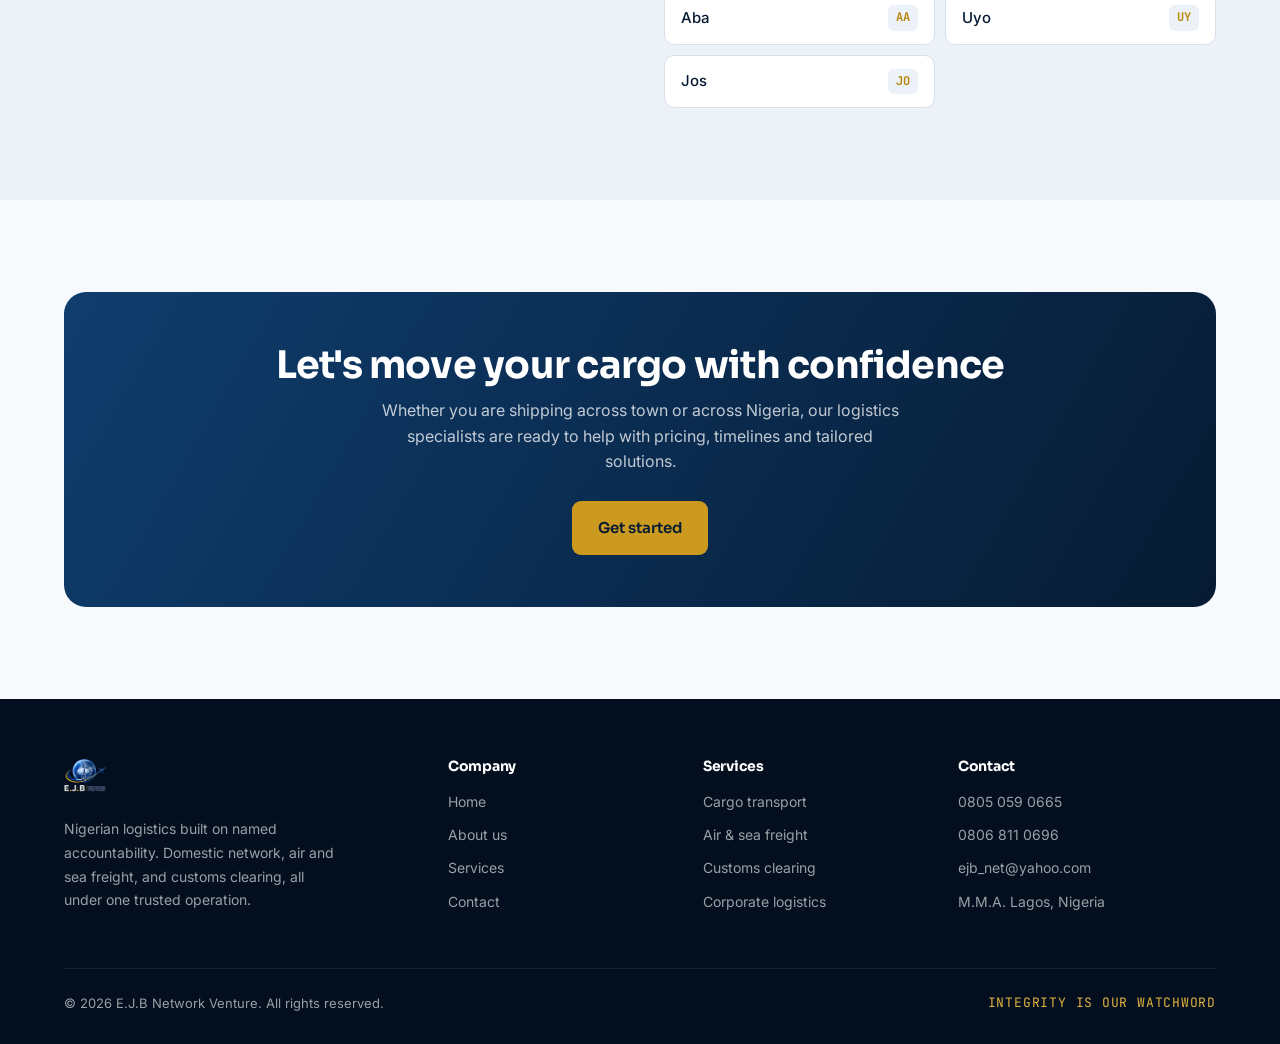
==== commit 6bba6615: "Fix map padding" ====
--- a/index.html
+++ b/index.html
@@ -51,9 +51,9 @@
           <stop offset="0" stop-color="#0F3D6E" stop-opacity="0.28"/>
           <stop offset="1" stop-color="#061B33" stop-opacity="0.5"/>
         </linearGradient>
-        <clipPath id="ngclip"><path id="ngclip-path" d="M300,10 L600,70 L1130,50 L1195,210 L1050,470 L965,560 L820,760 L620,900 L450,960 L300,950 L260,850 L60,690 L20,500 L120,160 Z"/></clipPath>
+        <clipPath id="ngclip"><path id="ngclip-path" d="M300,90 L620,150 L1030,130 L1090,300 L960,540 L820,720 L620,860 L450,900 L320,880 L280,780 L140,640 L110,470 L200,220 Z"/></clipPath>
       </defs>
-      <path id="ng-border" d="M300,10 L600,70 L1130,50 L1195,210 L1050,470 L965,560 L820,760 L620,900 L450,960 L300,950 L260,850 L60,690 L20,500 L120,160 Z" fill="url(#ngfill)" stroke="rgba(224,178,60,0.45)" stroke-width="4"/>
+      <path id="ng-border" d="M300,90 L620,150 L1030,130 L1090,300 L960,540 L820,720 L620,860 L450,900 L320,880 L280,780 L140,640 L110,470 L200,220 Z" fill="url(#ngfill)" stroke="rgba(224,178,60,0.45)" stroke-width="4"/>
       <g id="intl-routes"></g>
       <g id="dom-routes" clip-path="url(#ngclip)"></g>
       <g id="intl-dots"></g>
@@ -172,47 +172,36 @@
 const io=new IntersectionObserver((es)=>{es.forEach(e=>{if(e.isIntersecting){e.target.classList.add('in');io.unobserve(e.target);}})},{threshold:0.1});
 document.querySelectorAll('.reveal').forEach(el=>io.observe(el));
 </script>
-<script>(function(){
+<script>
+(function(){
   var NS='http://www.w3.org/2000/svg';
   var VBW=1199, VBH=971;
+  var MARGIN=110;                 // px of empty space around the fitted country
   var map=document.getElementById('nigeria-map');
   if(!map) return;
 
-  // Load the traced Nigeria border and apply it to the outline + clip path.
-  fetch('./nigeria-border.json')
-    .then(function(r){return r.json();})
-    .then(function(data){
-      if(!data||!data.points||!data.points.length) return;
-      var iw=data.image_width||VBW, ih=data.image_height||VBH;
-      var sx=VBW/iw, sy=VBH/ih;
-      var d='M'+data.points.map(function(p){return (p.x*sx).toFixed(1)+','+(p.y*sy).toFixed(1);}).join(' L')+' Z';
-      document.getElementById('ng-border').setAttribute('d',d);
-      document.getElementById('ngclip-path').setAttribute('d',d);
-    })
-    .catch(function(){ /* keep inline fallback outline */ });
-
-  // City positions (viewBox 1199x971), projected from real lon/lat.
+  // Cities as FRACTIONS of Nigeria's geographic bounding box.
+  // fx: 0 = far west (lon 2.67), 1 = far east (lon 14.68)
+  // fy: 0 = far north (lat 13.89), 1 = far south (lat 4.27)
   var cities={
-    Lagos:{x:71,y:751,hub:true}, Ibadan:{x:121,y:657,hub:true}, Abeokuta:{x:66,y:680},
-    Osun:{x:187,y:618}, Akure:{x:250,y:670}, "Ado-Ekiti":{x:253,y:633},
-    Benin:{x:293,y:762}, Warri:{x:306,y:845}, Onitsha:{x:410,y:782,hub:true},
-    Enugu:{x:482,y:744}, Aba:{x:467,y:885}, "Port Harcourt":{x:434,y:915,hub:true},
-    Uyo:{x:524,y:893}, Abuja:{x:480,y:487,hub:true}, Kaduna:{x:475,y:340},
-    Jos:{x:617,y:403}, Gombe:{x:848,y:363}
+    Lagos:{fx:0.059,fy:0.766,hub:true}, Ibadan:{fx:0.102,fy:0.677,hub:true}, Abeokuta:{fx:0.057,fy:0.700},
+    Osun:{fx:0.158,fy:0.636}, Akure:{fx:0.211,fy:0.690}, "Ado-Ekiti":{fx:0.212,fy:0.652},
+    Benin:{fx:0.246,fy:0.784}, Warri:{fx:0.256,fy:0.869}, Onitsha:{fx:0.343,fy:0.804,hub:true},
+    Enugu:{fx:0.403,fy:0.774}, Aba:{fx:0.391,fy:0.912}, "Port Harcourt":{fx:0.361,fy:0.942,hub:true},
+    Uyo:{fx:0.438,fy:0.918}, Abuja:{fx:0.402,fy:0.502,hub:true}, Kaduna:{fx:0.397,fy:0.350},
+    Jos:{fx:0.518,fy:0.415}, Gombe:{fx:0.708,fy:0.374}
   };
 
-  // External nodes = world regions, just outside the border, each labelled.
-  // anchor controls label side: 'start' = label to the right, 'end' = to the left.
+  // Region nodes = corners of the viewBox (outside the fitted country), each labelled.
   var intl=[
-    {name:"West Africa", x:60,  y:540, anchor:"start"},
-    {name:"Europe",      x:150, y:70,  anchor:"start"},
-    {name:"Americas",    x:170, y:930, anchor:"start"},
-    {name:"Middle East", x:1150,y:470, anchor:"end"},
-    {name:"Asia",        x:1120,y:90,  anchor:"end"},
-    {name:"C. & E. Africa", x:1120,y:920, anchor:"end"}
+    {name:"West Africa",    x:70,    y:520,  anchor:"start"},
+    {name:"Europe",         x:150,   y:70,   anchor:"start"},
+    {name:"Americas",       x:170,   y:915,  anchor:"start"},
+    {name:"Middle East",    x:1140,  y:470,  anchor:"end"},
+    {name:"Asia",           x:1120,  y:90,   anchor:"end"},
+    {name:"C. & E. Africa", x:1120,  y:905,  anchor:"end"}
   ];
 
-  // Multiple origins, not only Lagos.
   var domestic=[
     ["Lagos","Ibadan"],["Ibadan","Osun"],["Osun","Akure"],["Akure","Ado-Ekiti"],
     ["Lagos","Benin"],["Benin","Warri"],["Benin","Onitsha"],["Onitsha","Enugu"],
@@ -232,69 +221,98 @@
   }
   function el(tag,attrs){var e=document.createElementNS(NS,tag);for(var k in attrs)e.setAttribute(k,attrs[k]);return e;}
 
-  var domG=document.getElementById('dom-routes');
-  var intlG=document.getElementById('intl-routes');
-  var routeEls=[];
-
-  domestic.forEach(function(p){
-    var a=cities[p[0]], b=cities[p[1]];
-    var path=el('path',{'class':'route','d':curve(a.x,a.y,b.x,b.y,0.07)});
-    domG.appendChild(path); routeEls.push({el:path,back:false});
-  });
-  international.forEach(function(p){
-    var a=cities[p[0]], b=intl[p[1]];
-    var path=el('path',{'class':'route intl','d':curve(a.x,a.y,b.x,b.y,0.1)});
-    intlG.appendChild(path); routeEls.push({el:path,back:true});
-  });
-
-  var idG=document.getElementById('intl-dots');
-  intl.forEach(function(pt){
-    var g=el('g',{'class':'intl-dot'});
-    g.appendChild(el('circle',{cx:pt.x,cy:pt.y,r:9,'class':'ring'}));
-    g.appendChild(el('circle',{cx:pt.x,cy:pt.y,r:4,'class':'core'}));
-    var anchor=pt.anchor||'start';
-    var lx=anchor==='end'?pt.x-14:pt.x+14;
-    var t=el('text',{x:lx,y:pt.y+5,'class':'intl-label','text-anchor':anchor});
-    t.textContent=pt.name; g.appendChild(t);
-    idG.appendChild(g);
-  });
-
-  var cdG=document.getElementById('city-dots');
-  Object.keys(cities).forEach(function(name){
-    var c=cities[name];
-    var g=el('g',{'class':'city-dot'+(c.hub?' hub-dot':'')});
-    if(c.hub){
-      var ring=el('circle',{cx:c.x,cy:c.y,r:18,'class':'ring'});
-      ring.appendChild(el('animate',{attributeName:'r',values:'10;22;10',dur:'3s',repeatCount:'indefinite'}));
-      ring.appendChild(el('animate',{attributeName:'opacity',values:'0.5;0;0.5',dur:'3s',repeatCount:'indefinite'}));
-      g.appendChild(ring);
-    }
-    g.appendChild(el('circle',{cx:c.x,cy:c.y,r:c.hub?9:5.5,'class':'core'}));
-    var t=el('text',{x:c.x+13,y:c.y+6,'class':'city-label'+(c.hub?' hub-label':'')});
-    t.textContent=name; g.appendChild(t);
-    cdG.appendChild(g);
-  });
-
-  if(matchMedia('(prefers-reduced-motion:reduce)').matches) return;
-  var ri=0;
-  function flyNext(){
-    routeEls.forEach(function(r){r.el.classList.remove('active');});
-    var item=routeEls[ri%routeEls.length], r=item.el;
-    r.classList.add('active');
-    var len=r.getTotalLength();
-    var plane=el('circle',{r:5,'class':'plane-dot'});
-    r.parentNode.appendChild(plane);
-    var start=null, dur=item.back?2200:1500;
-    function step(ts){
-      if(!start) start=ts;
-      var t=Math.min((ts-start)/dur,1);
-      var p=item.back?(t<0.5?t*2:(1-t)*2):t;   // out then back for international
-      var pt=r.getPointAtLength(p*len);
-      plane.setAttribute('cx',pt.x); plane.setAttribute('cy',pt.y);
-      if(t<1){requestAnimationFrame(step);} else {plane.remove(); ri++; setTimeout(flyNext,220);}
-    }
-    requestAnimationFrame(step);
+  // fitted box, filled in once the border is known (default assumes trace fills frame)
+  var box={x:MARGIN,y:MARGIN,w:VBW-2*MARGIN,h:VBH-2*MARGIN};
+
+  function cityXY(c){ return {x:box.x+c.fx*box.w, y:box.y+c.fy*box.h}; }
+
+  function build(){
+    var domG=document.getElementById('dom-routes');
+    var intlG=document.getElementById('intl-routes');
+    var idG=document.getElementById('intl-dots');
+    var cdG=document.getElementById('city-dots');
+    var routeEls=[];
+
+    domestic.forEach(function(p){
+      var a=cityXY(cities[p[0]]), b=cityXY(cities[p[1]]);
+      var path=el('path',{'class':'route','d':curve(a.x,a.y,b.x,b.y,0.07)});
+      domG.appendChild(path); routeEls.push({el:path,back:false});
+    });
+    international.forEach(function(p){
+      var a=cityXY(cities[p[0]]), b=intl[p[1]];
+      var path=el('path',{'class':'route intl','d':curve(a.x,a.y,b.x,b.y,0.1)});
+      intlG.appendChild(path); routeEls.push({el:path,back:true});
+    });
+
+    intl.forEach(function(pt){
+      var g=el('g',{'class':'intl-dot'});
+      g.appendChild(el('circle',{cx:pt.x,cy:pt.y,r:9,'class':'ring'}));
+      g.appendChild(el('circle',{cx:pt.x,cy:pt.y,r:4,'class':'core'}));
+      var anchor=pt.anchor||'start';
+      var lx=anchor==='end'?pt.x-14:pt.x+14;
+      var t=el('text',{x:lx,y:pt.y+5,'class':'intl-label','text-anchor':anchor});
+      t.textContent=pt.name; g.appendChild(t);
+      idG.appendChild(g);
+    });
+
+    Object.keys(cities).forEach(function(name){
+      var c=cities[name], xy=cityXY(c);
+      var g=el('g',{'class':'city-dot'+(c.hub?' hub-dot':'')});
+      if(c.hub){
+        var ring=el('circle',{cx:xy.x,cy:xy.y,r:18,'class':'ring'});
+        ring.appendChild(el('animate',{attributeName:'r',values:'10;22;10',dur:'3s',repeatCount:'indefinite'}));
+        ring.appendChild(el('animate',{attributeName:'opacity',values:'0.5;0;0.5',dur:'3s',repeatCount:'indefinite'}));
+        g.appendChild(ring);
+      }
+      g.appendChild(el('circle',{cx:xy.x,cy:xy.y,r:c.hub?9:5.5,'class':'core'}));
+      var t=el('text',{x:xy.x+13,y:xy.y+6,'class':'city-label'+(c.hub?' hub-label':'')});
+      t.textContent=name; g.appendChild(t);
+      cdG.appendChild(g);
+    });
+
+    if(matchMedia('(prefers-reduced-motion:reduce)').matches) return;
+    var ri=0;
+    (function flyNext(){
+      routeEls.forEach(function(r){r.el.classList.remove('active');});
+      var item=routeEls[ri%routeEls.length], r=item.el;
+      r.classList.add('active');
+      var len=r.getTotalLength();
+      var plane=el('circle',{r:5,'class':'plane-dot'});
+      r.parentNode.appendChild(plane);
+      var start=null, dur=item.back?2200:1500;
+      function step(ts){
+        if(!start) start=ts;
+        var t=Math.min((ts-start)/dur,1);
+        var p=item.back?(t<0.5?t*2:(1-t)*2):t;
+        var pt=r.getPointAtLength(p*len);
+        plane.setAttribute('cx',pt.x); plane.setAttribute('cy',pt.y);
+        if(t<1){requestAnimationFrame(step);} else {plane.remove(); ri++; setTimeout(flyNext,220);}
+      }
+      requestAnimationFrame(step);
+    })();
   }
-  setTimeout(flyNext,900);
+
+  // Load the traced border, auto-fit it to the viewBox, then build everything.
+  fetch('./nigeria-border.json')
+    .then(function(r){return r.json();})
+    .then(function(data){
+      if(!data||!data.points||!data.points.length){ build(); return; }
+      var pts=data.points;
+      var minX=Infinity,minY=Infinity,maxX=-Infinity,maxY=-Infinity;
+      pts.forEach(function(p){ if(p.x<minX)minX=p.x; if(p.x>maxX)maxX=p.x; if(p.y<minY)minY=p.y; if(p.y>maxY)maxY=p.y; });
+      var srcW=maxX-minX||1, srcH=maxY-minY||1;
+      var scale=Math.min((VBW-2*MARGIN)/srcW,(VBH-2*MARGIN)/srcH);
+      var drawW=srcW*scale, drawH=srcH*scale;
+      var offX=(VBW-drawW)/2, offY=(VBH-drawH)/2;
+      // fitted box that both border AND cities share
+      box={x:offX,y:offY,w:drawW,h:drawH};
+      var d='M'+pts.map(function(p){
+        return (offX+(p.x-minX)*scale).toFixed(1)+','+(offY+(p.y-minY)*scale).toFixed(1);
+      }).join(' L')+' Z';
+      document.getElementById('ng-border').setAttribute('d',d);
+      document.getElementById('ngclip-path').setAttribute('d',d);
+      build();
+    })
+    .catch(function(){ build(); });  // fallback outline + fractional cities still align
 })();
-</script>+</script></body></html>
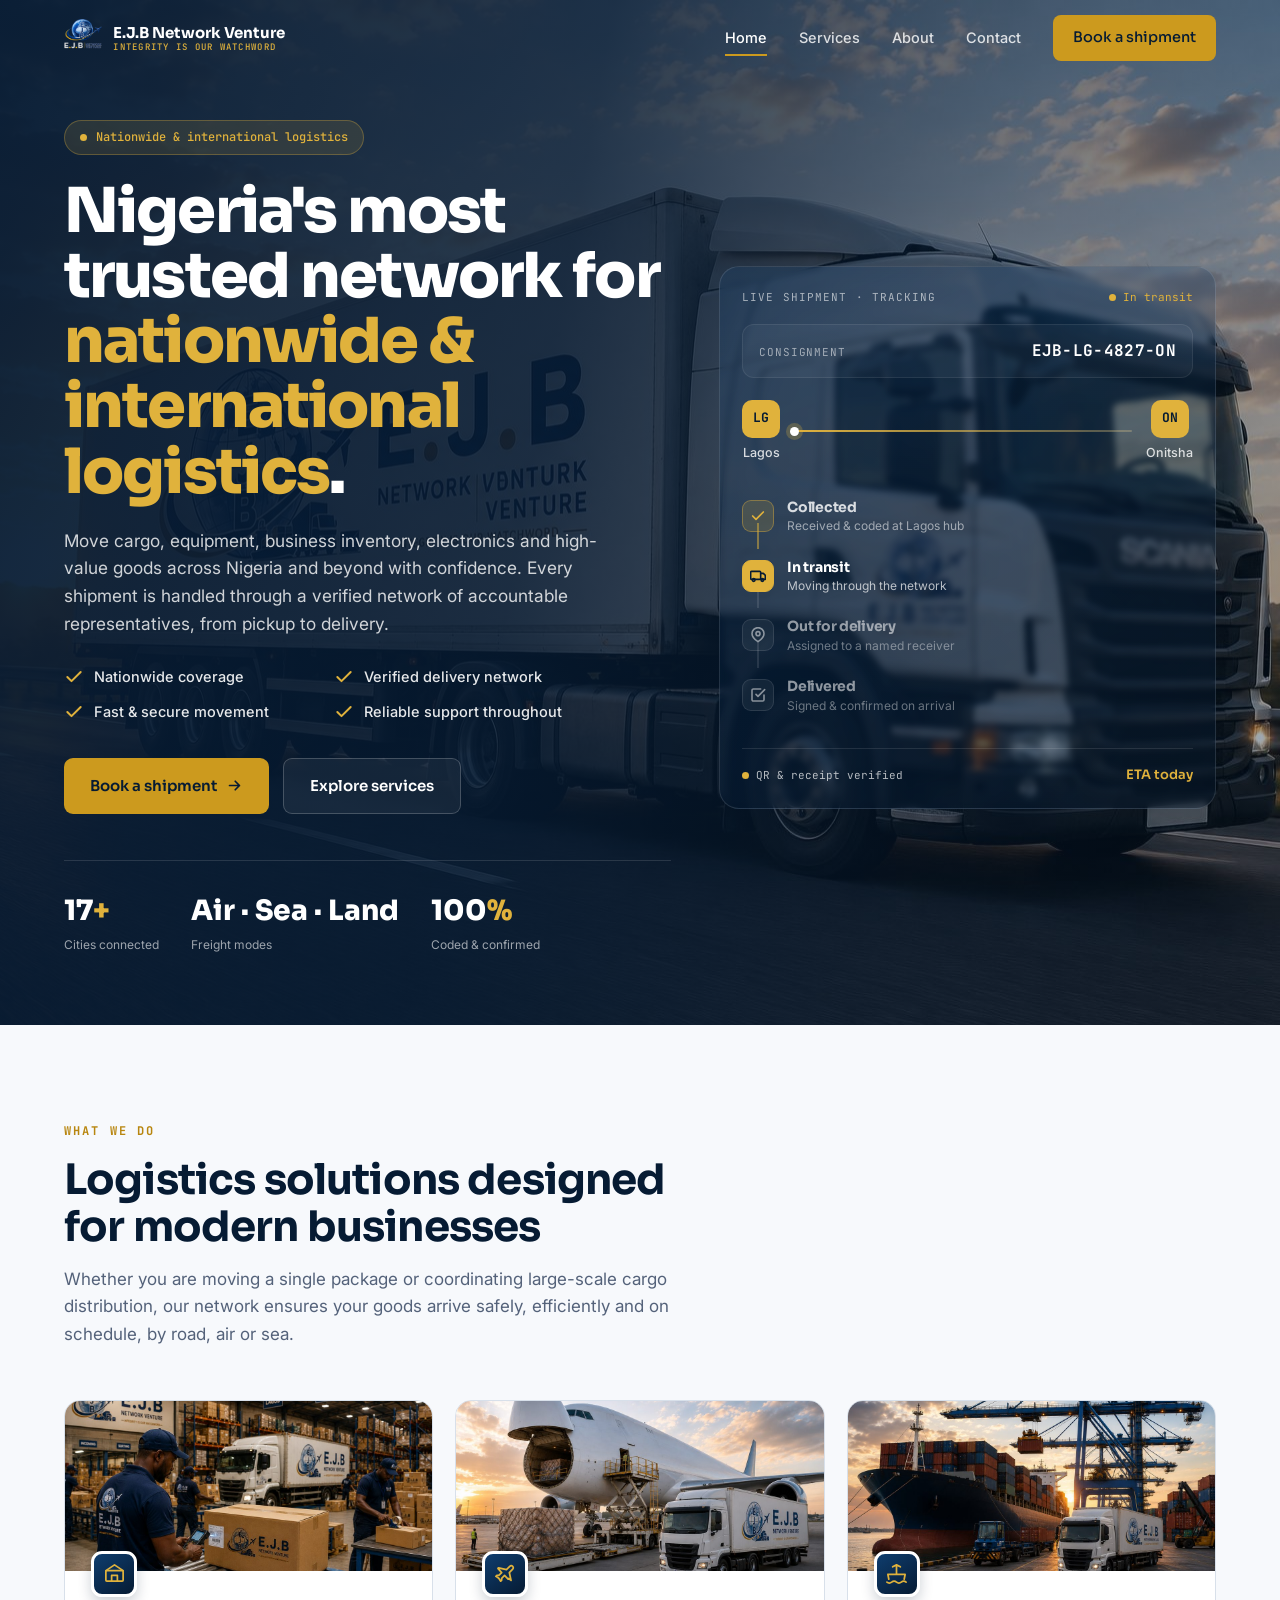
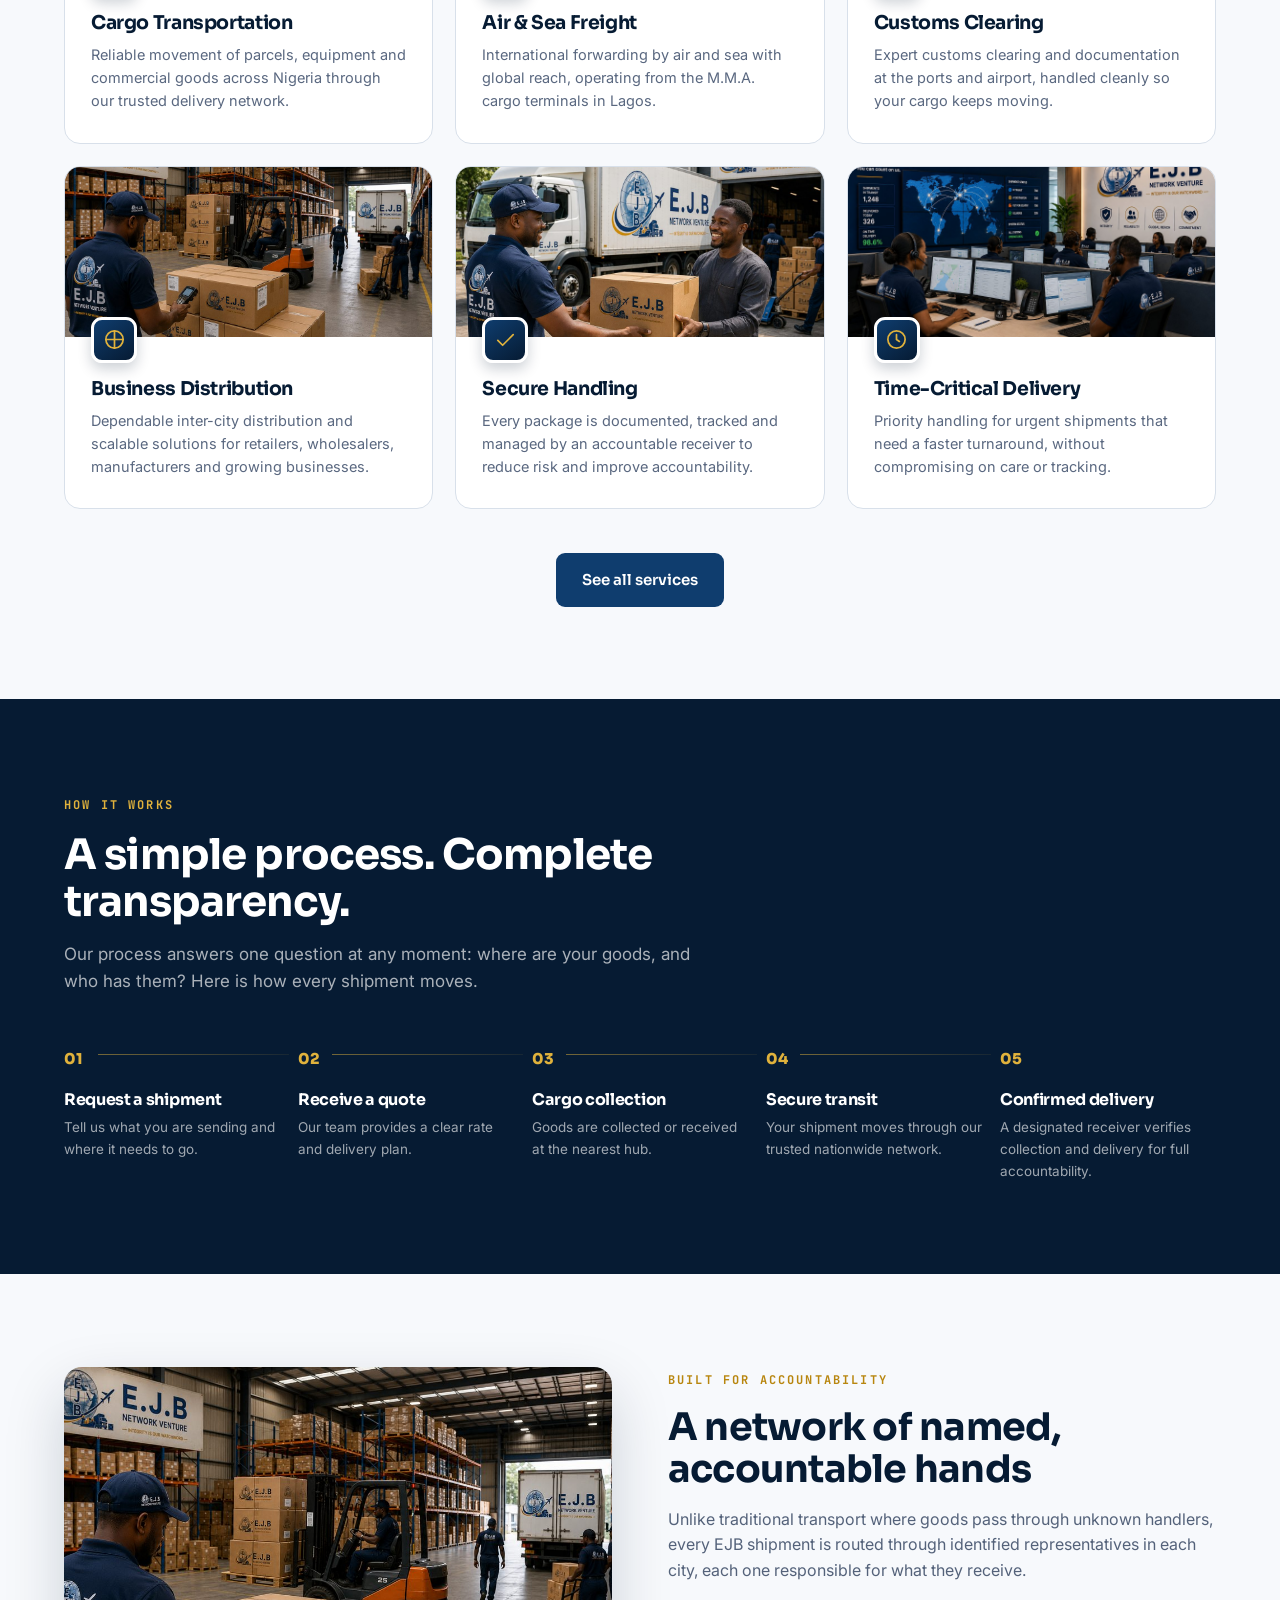
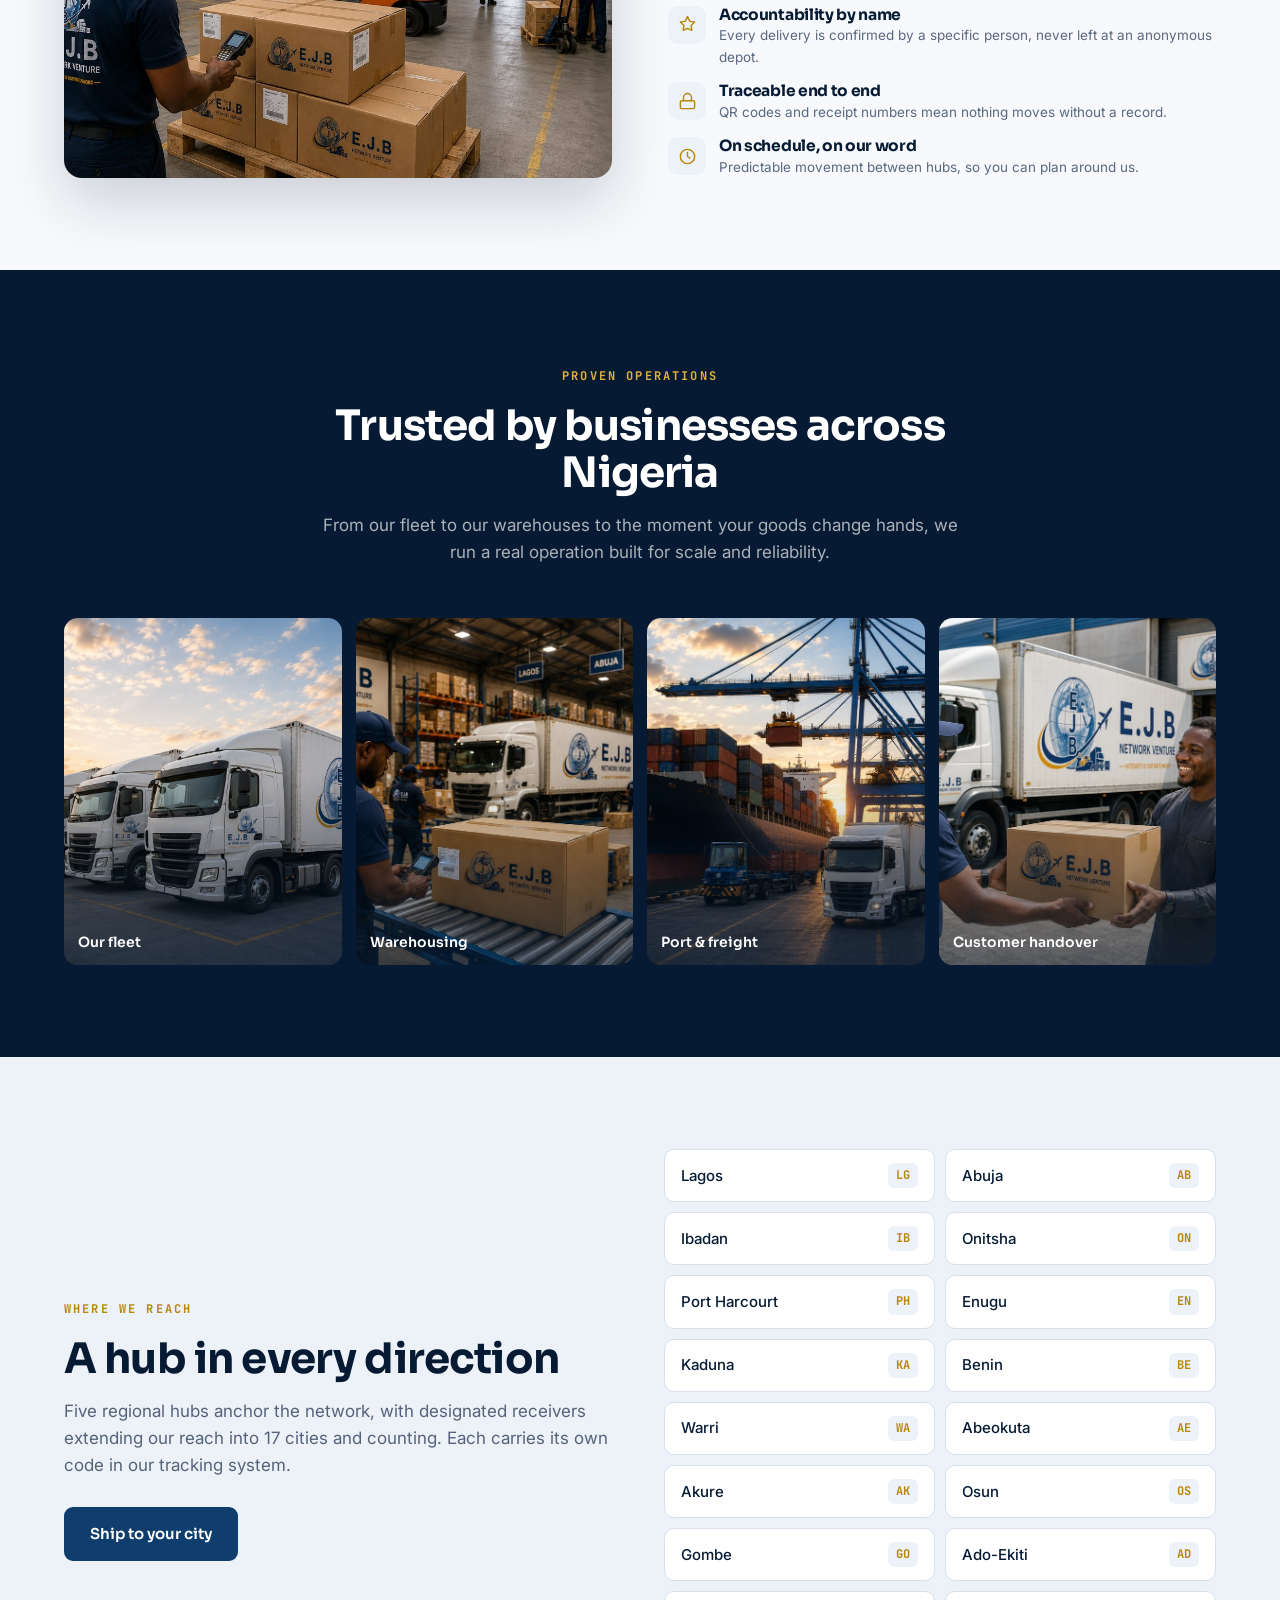
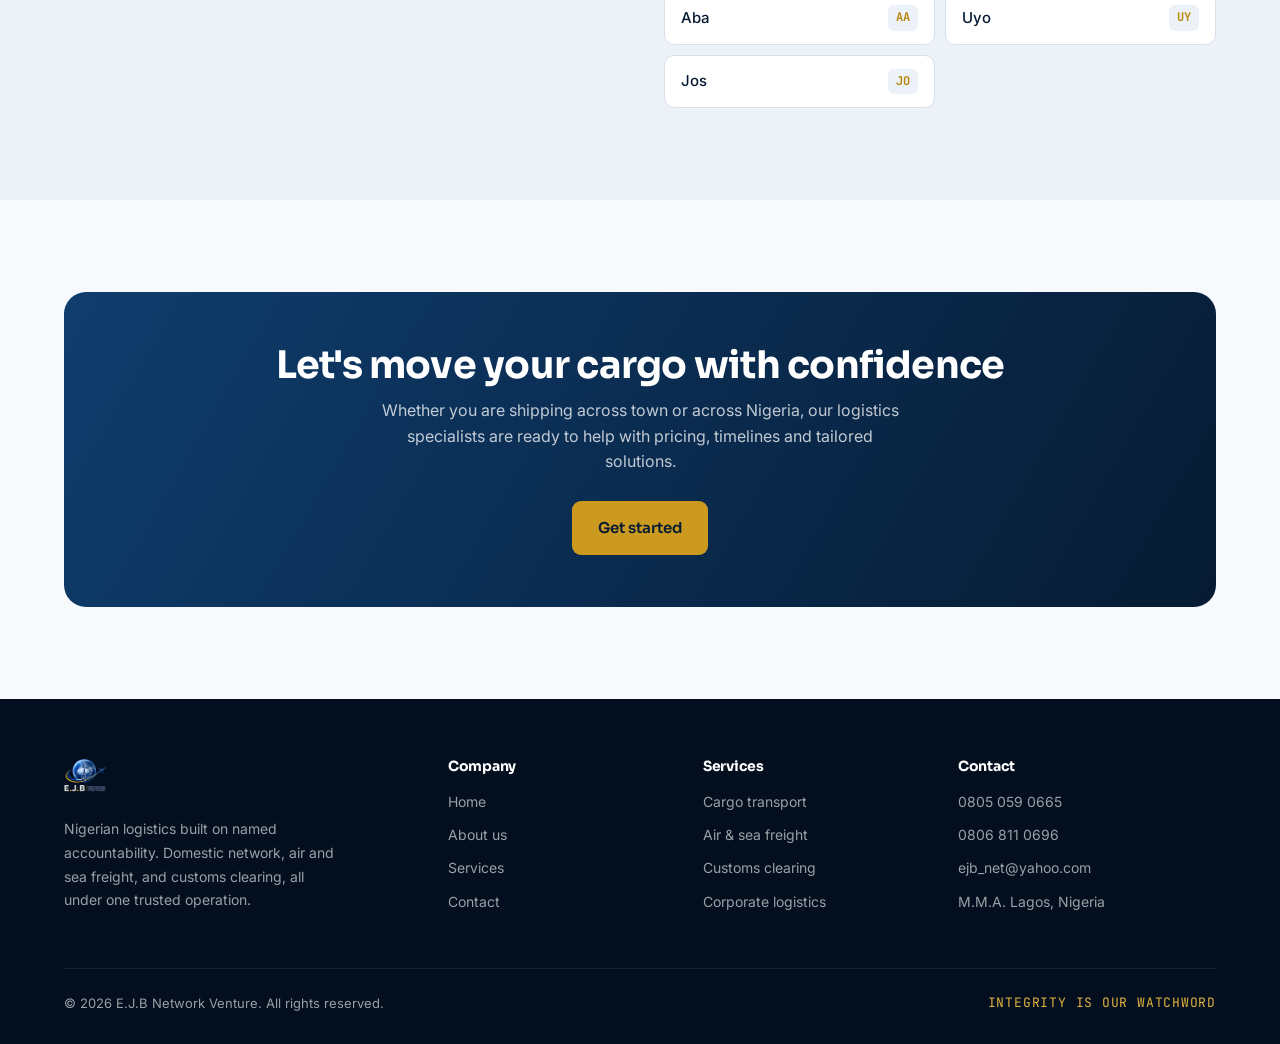
==== commit b92a46d5: "Adjusted hero section" ====
--- a/index.html
+++ b/index.html
@@ -42,24 +42,39 @@
         <div><div class="n">100<span class="gold">%</span></div><div class="l">Coded &amp; confirmed</div></div>
       </div>
     </div>
-    <div class="map-panel">
-  <div class="map-frame reveal">
-    <div class="map-head"><span class="t">Live network &middot; Nigeria &amp; beyond</span><span class="live"><span class="pulse-dot"></span> 17 cities</span></div>
-    <svg id="nigeria-map" viewBox="0 0 1199 971" xmlns="http://www.w3.org/2000/svg" role="img" aria-label="E.J.B delivery network across Nigeria and international routes">
-      <defs>
-        <linearGradient id="ngfill" x1="0" y1="0" x2="1" y2="1">
-          <stop offset="0" stop-color="#0F3D6E" stop-opacity="0.28"/>
-          <stop offset="1" stop-color="#061B33" stop-opacity="0.5"/>
-        </linearGradient>
-        <clipPath id="ngclip"><path id="ngclip-path" d="M300,90 L620,150 L1030,130 L1090,300 L960,540 L820,720 L620,860 L450,900 L320,880 L280,780 L140,640 L110,470 L200,220 Z"/></clipPath>
-      </defs>
-      <path id="ng-border" d="M300,90 L620,150 L1030,130 L1090,300 L960,540 L820,720 L620,860 L450,900 L320,880 L280,780 L140,640 L110,470 L200,220 Z" fill="url(#ngfill)" stroke="rgba(224,178,60,0.45)" stroke-width="4"/>
-      <g id="intl-routes"></g>
-      <g id="dom-routes" clip-path="url(#ngclip)"></g>
-      <g id="intl-dots"></g>
-      <g id="city-dots"></g>
-    </svg>
-  </div></div>
+    <div class="track-panel">
+      <div class="track-card reveal">
+        <div class="track-head">
+          <span class="t">Live shipment &middot; tracking</span>
+          <span class="live"><span class="pulse-dot"></span> In transit</span>
+        </div>
+        <div class="track-id">
+          <span class="lbl">Consignment</span>
+          <span class="val">EJB-LG-4827-ON</span>
+        </div>
+        <div class="track-route">
+          <div class="node">
+            <span class="code">LG</span>
+            <span class="city">Lagos</span>
+          </div>
+          <div class="track-line"><span class="dot"></span></div>
+          <div class="node">
+            <span class="code">ON</span>
+            <span class="city">Onitsha</span>
+          </div>
+        </div>
+        <div class="track-steps">
+          <div class="tstep done"><span class="ic"><svg viewBox="0 0 24 24" fill="none" stroke-width="2.6" stroke-linecap="round" stroke-linejoin="round"><path d="M20 6L9 17l-5-5"/></svg></span><div><h5>Collected</h5><p>Received &amp; coded at Lagos hub</p></div></div>
+          <div class="tstep active"><span class="ic"><svg viewBox="0 0 24 24" fill="none" stroke-width="2.4" stroke-linecap="round" stroke-linejoin="round"><rect x="1" y="5" width="15" height="12" rx="1.5"/><path d="M16 8h4l3 3v6h-7M5.5 20a2 2 0 100-4 2 2 0 000 4zM18.5 20a2 2 0 100-4 2 2 0 000 4z"/></svg></span><div><h5>In transit</h5><p>Moving through the network</p></div></div>
+          <div class="tstep"><span class="ic"><svg viewBox="0 0 24 24" fill="none" stroke-width="2.4" stroke-linecap="round" stroke-linejoin="round"><path d="M21 10c0 6-9 12-9 12s-9-6-9-12a9 9 0 0118 0z"/><circle cx="12" cy="10" r="3"/></svg></span><div><h5>Out for delivery</h5><p>Assigned to a named receiver</p></div></div>
+          <div class="tstep"><span class="ic"><svg viewBox="0 0 24 24" fill="none" stroke-width="2.4" stroke-linecap="round" stroke-linejoin="round"><path d="M9 11l3 3L22 4M21 12v7a2 2 0 01-2 2H5a2 2 0 01-2-2V5a2 2 0 012-2h11"/></svg></span><div><h5>Delivered</h5><p>Signed &amp; confirmed on arrival</p></div></div>
+        </div>
+        <div class="track-foot">
+          <span class="pill"><span class="pulse-dot"></span> QR &amp; receipt verified</span>
+          <span class="eta">ETA today</span>
+        </div>
+      </div>
+    </div>
   </div></div>
 </section>
 <section id="services">
@@ -171,148 +186,4 @@
 links.querySelectorAll('a').forEach(a=>a.addEventListener('click',()=>links.classList.remove('open')));
 const io=new IntersectionObserver((es)=>{es.forEach(e=>{if(e.isIntersecting){e.target.classList.add('in');io.unobserve(e.target);}})},{threshold:0.1});
 document.querySelectorAll('.reveal').forEach(el=>io.observe(el));
-</script>
-<script>
-(function(){
-  var NS='http://www.w3.org/2000/svg';
-  var VBW=1199, VBH=971;
-  var MARGIN=110;                 // px of empty space around the fitted country
-  var map=document.getElementById('nigeria-map');
-  if(!map) return;
-
-  // Cities as FRACTIONS of Nigeria's geographic bounding box.
-  // fx: 0 = far west (lon 2.67), 1 = far east (lon 14.68)
-  // fy: 0 = far north (lat 13.89), 1 = far south (lat 4.27)
-  var cities={
-    Lagos:{fx:0.059,fy:0.766,hub:true}, Ibadan:{fx:0.102,fy:0.677,hub:true}, Abeokuta:{fx:0.057,fy:0.700},
-    Osun:{fx:0.158,fy:0.636}, Akure:{fx:0.211,fy:0.690}, "Ado-Ekiti":{fx:0.212,fy:0.652},
-    Benin:{fx:0.246,fy:0.784}, Warri:{fx:0.256,fy:0.869}, Onitsha:{fx:0.343,fy:0.804,hub:true},
-    Enugu:{fx:0.403,fy:0.774}, Aba:{fx:0.391,fy:0.912}, "Port Harcourt":{fx:0.361,fy:0.942,hub:true},
-    Uyo:{fx:0.438,fy:0.918}, Abuja:{fx:0.402,fy:0.502,hub:true}, Kaduna:{fx:0.397,fy:0.350},
-    Jos:{fx:0.518,fy:0.415}, Gombe:{fx:0.708,fy:0.374}
-  };
-
-  // Region nodes = corners of the viewBox (outside the fitted country), each labelled.
-  var intl=[
-    {name:"West Africa",    x:70,    y:520,  anchor:"start"},
-    {name:"Europe",         x:150,   y:70,   anchor:"start"},
-    {name:"Americas",       x:170,   y:915,  anchor:"start"},
-    {name:"Middle East",    x:1140,  y:470,  anchor:"end"},
-    {name:"Asia",           x:1120,  y:90,   anchor:"end"},
-    {name:"C. & E. Africa", x:1120,  y:905,  anchor:"end"}
-  ];
-
-  var domestic=[
-    ["Lagos","Ibadan"],["Ibadan","Osun"],["Osun","Akure"],["Akure","Ado-Ekiti"],
-    ["Lagos","Benin"],["Benin","Warri"],["Benin","Onitsha"],["Onitsha","Enugu"],
-    ["Onitsha","Port Harcourt"],["Port Harcourt","Uyo"],["Enugu","Aba"],["Aba","Port Harcourt"],
-    ["Lagos","Abuja"],["Ibadan","Abuja"],["Abuja","Kaduna"],["Kaduna","Gombe"],
-    ["Abuja","Jos"],["Jos","Gombe"],["Abuja","Onitsha"],["Abuja","Enugu"]
-  ];
-
-  // Lagos serves West Africa, Europe, Americas; Abuja serves Middle East, Asia, C. & E. Africa.
-  var international=[["Lagos",0],["Lagos",1],["Lagos",2],["Abuja",3],["Abuja",4],["Abuja",5]];
-
-  function curve(x1,y1,x2,y2,k){
-    var dx=x2-x1, dy=y2-y1, len=Math.hypot(dx,dy)||1;
-    var nx=-dy/len, ny=dx/len;
-    var mx=(x1+x2)/2+nx*len*k, my=(y1+y2)/2+ny*len*k;
-    return "M"+x1+","+y1+" Q"+mx.toFixed(1)+","+my.toFixed(1)+" "+x2+","+y2;
-  }
-  function el(tag,attrs){var e=document.createElementNS(NS,tag);for(var k in attrs)e.setAttribute(k,attrs[k]);return e;}
-
-  // fitted box, filled in once the border is known (default assumes trace fills frame)
-  var box={x:MARGIN,y:MARGIN,w:VBW-2*MARGIN,h:VBH-2*MARGIN};
-
-  function cityXY(c){ return {x:box.x+c.fx*box.w, y:box.y+c.fy*box.h}; }
-
-  function build(){
-    var domG=document.getElementById('dom-routes');
-    var intlG=document.getElementById('intl-routes');
-    var idG=document.getElementById('intl-dots');
-    var cdG=document.getElementById('city-dots');
-    var routeEls=[];
-
-    domestic.forEach(function(p){
-      var a=cityXY(cities[p[0]]), b=cityXY(cities[p[1]]);
-      var path=el('path',{'class':'route','d':curve(a.x,a.y,b.x,b.y,0.07)});
-      domG.appendChild(path); routeEls.push({el:path,back:false});
-    });
-    international.forEach(function(p){
-      var a=cityXY(cities[p[0]]), b=intl[p[1]];
-      var path=el('path',{'class':'route intl','d':curve(a.x,a.y,b.x,b.y,0.1)});
-      intlG.appendChild(path); routeEls.push({el:path,back:true});
-    });
-
-    intl.forEach(function(pt){
-      var g=el('g',{'class':'intl-dot'});
-      g.appendChild(el('circle',{cx:pt.x,cy:pt.y,r:9,'class':'ring'}));
-      g.appendChild(el('circle',{cx:pt.x,cy:pt.y,r:4,'class':'core'}));
-      var anchor=pt.anchor||'start';
-      var lx=anchor==='end'?pt.x-14:pt.x+14;
-      var t=el('text',{x:lx,y:pt.y+5,'class':'intl-label','text-anchor':anchor});
-      t.textContent=pt.name; g.appendChild(t);
-      idG.appendChild(g);
-    });
-
-    Object.keys(cities).forEach(function(name){
-      var c=cities[name], xy=cityXY(c);
-      var g=el('g',{'class':'city-dot'+(c.hub?' hub-dot':'')});
-      if(c.hub){
-        var ring=el('circle',{cx:xy.x,cy:xy.y,r:18,'class':'ring'});
-        ring.appendChild(el('animate',{attributeName:'r',values:'10;22;10',dur:'3s',repeatCount:'indefinite'}));
-        ring.appendChild(el('animate',{attributeName:'opacity',values:'0.5;0;0.5',dur:'3s',repeatCount:'indefinite'}));
-        g.appendChild(ring);
-      }
-      g.appendChild(el('circle',{cx:xy.x,cy:xy.y,r:c.hub?9:5.5,'class':'core'}));
-      var t=el('text',{x:xy.x+13,y:xy.y+6,'class':'city-label'+(c.hub?' hub-label':'')});
-      t.textContent=name; g.appendChild(t);
-      cdG.appendChild(g);
-    });
-
-    if(matchMedia('(prefers-reduced-motion:reduce)').matches) return;
-    var ri=0;
-    (function flyNext(){
-      routeEls.forEach(function(r){r.el.classList.remove('active');});
-      var item=routeEls[ri%routeEls.length], r=item.el;
-      r.classList.add('active');
-      var len=r.getTotalLength();
-      var plane=el('circle',{r:5,'class':'plane-dot'});
-      r.parentNode.appendChild(plane);
-      var start=null, dur=item.back?2200:1500;
-      function step(ts){
-        if(!start) start=ts;
-        var t=Math.min((ts-start)/dur,1);
-        var p=item.back?(t<0.5?t*2:(1-t)*2):t;
-        var pt=r.getPointAtLength(p*len);
-        plane.setAttribute('cx',pt.x); plane.setAttribute('cy',pt.y);
-        if(t<1){requestAnimationFrame(step);} else {plane.remove(); ri++; setTimeout(flyNext,220);}
-      }
-      requestAnimationFrame(step);
-    })();
-  }
-
-  // Load the traced border, auto-fit it to the viewBox, then build everything.
-  fetch('./nigeria-border.json')
-    .then(function(r){return r.json();})
-    .then(function(data){
-      if(!data||!data.points||!data.points.length){ build(); return; }
-      var pts=data.points;
-      var minX=Infinity,minY=Infinity,maxX=-Infinity,maxY=-Infinity;
-      pts.forEach(function(p){ if(p.x<minX)minX=p.x; if(p.x>maxX)maxX=p.x; if(p.y<minY)minY=p.y; if(p.y>maxY)maxY=p.y; });
-      var srcW=maxX-minX||1, srcH=maxY-minY||1;
-      var scale=Math.min((VBW-2*MARGIN)/srcW,(VBH-2*MARGIN)/srcH);
-      var drawW=srcW*scale, drawH=srcH*scale;
-      var offX=(VBW-drawW)/2, offY=(VBH-drawH)/2;
-      // fitted box that both border AND cities share
-      box={x:offX,y:offY,w:drawW,h:drawH};
-      var d='M'+pts.map(function(p){
-        return (offX+(p.x-minX)*scale).toFixed(1)+','+(offY+(p.y-minY)*scale).toFixed(1);
-      }).join(' L')+' Z';
-      document.getElementById('ng-border').setAttribute('d',d);
-      document.getElementById('ngclip-path').setAttribute('d',d);
-      build();
-    })
-    .catch(function(){ build(); });  // fallback outline + fractional cities still align
-})();
 </script></body></html>
--- a/page.css
+++ b/page.css
@@ -19,26 +19,47 @@
 .hero-stats .n .gold{color:var(--gold-bright);}
 .hero-stats .l{font-size:12px; color:rgba(255,255,255,0.6); margin-top:2px;}
 
-/* MAP panel */
-.map-frame{position:relative; background:linear-gradient(160deg, rgba(22,80,142,0.18), rgba(6,27,51,0.28)); border:1px solid rgba(255,255,255,0.12); border-radius:20px; padding:18px; backdrop-filter:blur(3px);}
-.map-head{display:flex; justify-content:space-between; align-items:center; margin-bottom:4px; padding:2px 6px;}
-.map-head .t{font-family:'JetBrains Mono'; font-size:11px; letter-spacing:0.1em; color:rgba(255,255,255,0.6); text-transform:uppercase;}
-.map-head .live{display:flex; align-items:center; gap:7px; font-family:'JetBrains Mono'; font-size:11px; color:var(--gold-bright);}
-#nigeria-map{width:100%; height:auto; display:block;}
-.city-dot circle.core{fill:var(--gold-bright);}
-.city-dot circle.ring{fill:none; stroke:var(--gold-bright); stroke-width:2.4;}
-.city-label{font-family:'JetBrains Mono'; font-size:17px; fill:rgba(255,255,255,0.8); font-weight:500; pointer-events:none;}
-.hub-dot circle.core{fill:#fff;}
-.hub-label{fill:#fff; font-weight:700; font-size:19px;}
-.route{fill:none; stroke:rgba(224,178,60,0.3); stroke-width:2; stroke-dasharray:6 8;}
-.route.active{stroke:var(--gold-bright); stroke-width:3; opacity:0.9;}
-.plane-dot{fill:var(--gold-bright);}
+/* TRACK panel */
+.track-card{position:relative; background:linear-gradient(160deg, rgba(22,80,142,0.18), rgba(6,27,51,0.32)); border:1px solid rgba(255,255,255,0.12); border-radius:20px; padding:22px; backdrop-filter:blur(3px);}
+.track-head{display:flex; justify-content:space-between; align-items:center; margin-bottom:18px;}
+.track-head .t{font-family:'JetBrains Mono'; font-size:11px; letter-spacing:0.1em; color:rgba(255,255,255,0.6); text-transform:uppercase;}
+.track-head .live{display:flex; align-items:center; gap:7px; font-family:'JetBrains Mono'; font-size:11px; color:var(--gold-bright);}
 
-/* International markers & routes */
-.intl-dot circle.core{fill:var(--gold-bright);}
-.intl-dot circle.ring{fill:none; stroke:rgba(224,178,60,0.5); stroke-width:1.6;}
-.route.intl{stroke-dasharray:4 10; stroke:rgba(224,178,60,0.28);}
-.route.intl.active{stroke:var(--gold-bright); stroke-width:2.8; opacity:0.85;}
+.track-id{display:flex; align-items:baseline; justify-content:space-between; gap:12px; background:rgba(255,255,255,0.04); border:1px solid rgba(255,255,255,0.08); border-radius:12px; padding:13px 16px; margin-bottom:22px;}
+.track-id .lbl{font-family:'JetBrains Mono'; font-size:11px; letter-spacing:0.08em; text-transform:uppercase; color:rgba(255,255,255,0.55);}
+.track-id .val{font-family:'JetBrains Mono'; font-weight:700; font-size:16px; color:#fff; letter-spacing:0.02em;}
+
+.track-route{display:flex; align-items:center; gap:14px; margin-bottom:26px;}
+.track-route .node{display:flex; flex-direction:column; align-items:center; gap:5px; flex-shrink:0;}
+.track-route .code{font-family:'JetBrains Mono'; font-weight:700; font-size:13px; color:var(--navy-900); background:var(--gold-bright); width:38px; height:38px; display:flex; align-items:center; justify-content:center; border-radius:10px;}
+.track-route .city{font-size:12.5px; color:rgba(255,255,255,0.82); font-weight:500;}
+.track-line{position:relative; flex:1; height:2px; background:rgba(255,255,255,0.14); border-radius:2px;}
+.track-line::before{content:''; position:absolute; inset:0; background:linear-gradient(90deg, var(--gold-bright), rgba(224,178,60,0.15)); border-radius:2px; transform-origin:left; animation:trackfill 4s ease-in-out infinite;}
+.track-line .dot{position:absolute; top:50%; left:0; width:9px; height:9px; margin:-4.5px 0 0 -4.5px; border-radius:50%; background:#fff; box-shadow:0 0 0 4px rgba(224,178,60,0.25); animation:trackdot 4s ease-in-out infinite;}
+@keyframes trackfill{0%{transform:scaleX(0.04);}50%{transform:scaleX(0.62);}100%{transform:scaleX(0.04);}}
+@keyframes trackdot{0%{left:4%;}50%{left:62%;}100%{left:4%;}}
+
+.track-steps{display:flex; flex-direction:column; gap:2px; margin-bottom:22px;}
+.tstep{display:flex; gap:13px; align-items:flex-start; padding:11px 0; position:relative;}
+.tstep:not(:last-child)::after{content:''; position:absolute; left:15px; top:34px; bottom:-2px; width:2px; background:rgba(255,255,255,0.1);}
+.tstep.done:not(:last-child)::after{background:rgba(224,178,60,0.5);}
+.tstep .ic{flex-shrink:0; width:32px; height:32px; border-radius:9px; display:flex; align-items:center; justify-content:center; background:rgba(255,255,255,0.06); border:1px solid rgba(255,255,255,0.1); z-index:1;}
+.tstep .ic svg{width:16px; height:16px; stroke:rgba(255,255,255,0.5);}
+.tstep h5{font-family:'Sora'; font-size:14px; color:rgba(255,255,255,0.55); margin-bottom:1px;}
+.tstep p{font-size:12px; color:rgba(255,255,255,0.4); margin:0;}
+.tstep.done .ic{background:rgba(224,178,60,0.16); border-color:rgba(224,178,60,0.4);}
+.tstep.done .ic svg{stroke:var(--gold-bright);}
+.tstep.done h5{color:rgba(255,255,255,0.82);}
+.tstep.done p{color:rgba(255,255,255,0.55);}
+.tstep.active .ic{background:var(--gold-bright); border-color:var(--gold-bright); animation:trackpulse 2s ease-in-out infinite;}
+.tstep.active .ic svg{stroke:var(--navy-900);}
+.tstep.active h5{color:#fff;}
+.tstep.active p{color:rgba(255,255,255,0.7);}
+@keyframes trackpulse{0%{box-shadow:0 0 0 0 rgba(224,178,60,0.5);}70%{box-shadow:0 0 0 8px rgba(224,178,60,0);}100%{box-shadow:0 0 0 0 rgba(224,178,60,0);}}
+
+.track-foot{display:flex; align-items:center; justify-content:space-between; gap:12px; padding-top:16px; border-top:1px solid rgba(255,255,255,0.1);}
+.track-foot .pill{display:inline-flex; align-items:center; gap:7px; font-family:'JetBrains Mono'; font-size:11px; color:rgba(255,255,255,0.7);}
+.track-foot .eta{font-family:'Sora'; font-weight:600; font-size:13px; color:var(--gold-bright);}
 
 /* SERVICES grid */
 .svc-grid{display:grid; grid-template-columns:repeat(3,1fr); gap:22px;}
@@ -138,7 +159,7 @@
 
 @media (max-width:960px){
   .hero-inner{grid-template-columns:1fr; gap:40px;}
-  .hero .map-panel{order:2;}
+  .hero .track-panel{order:2;}
   .svc-grid{grid-template-columns:1fr 1fr;}
   .steps{grid-template-columns:1fr 1fr; gap:26px 18px;} .step::after{display:none;}
   .split,.split.rev .split-media,.cov-grid,.about-lead,.contact-wrap{grid-template-columns:1fr;}
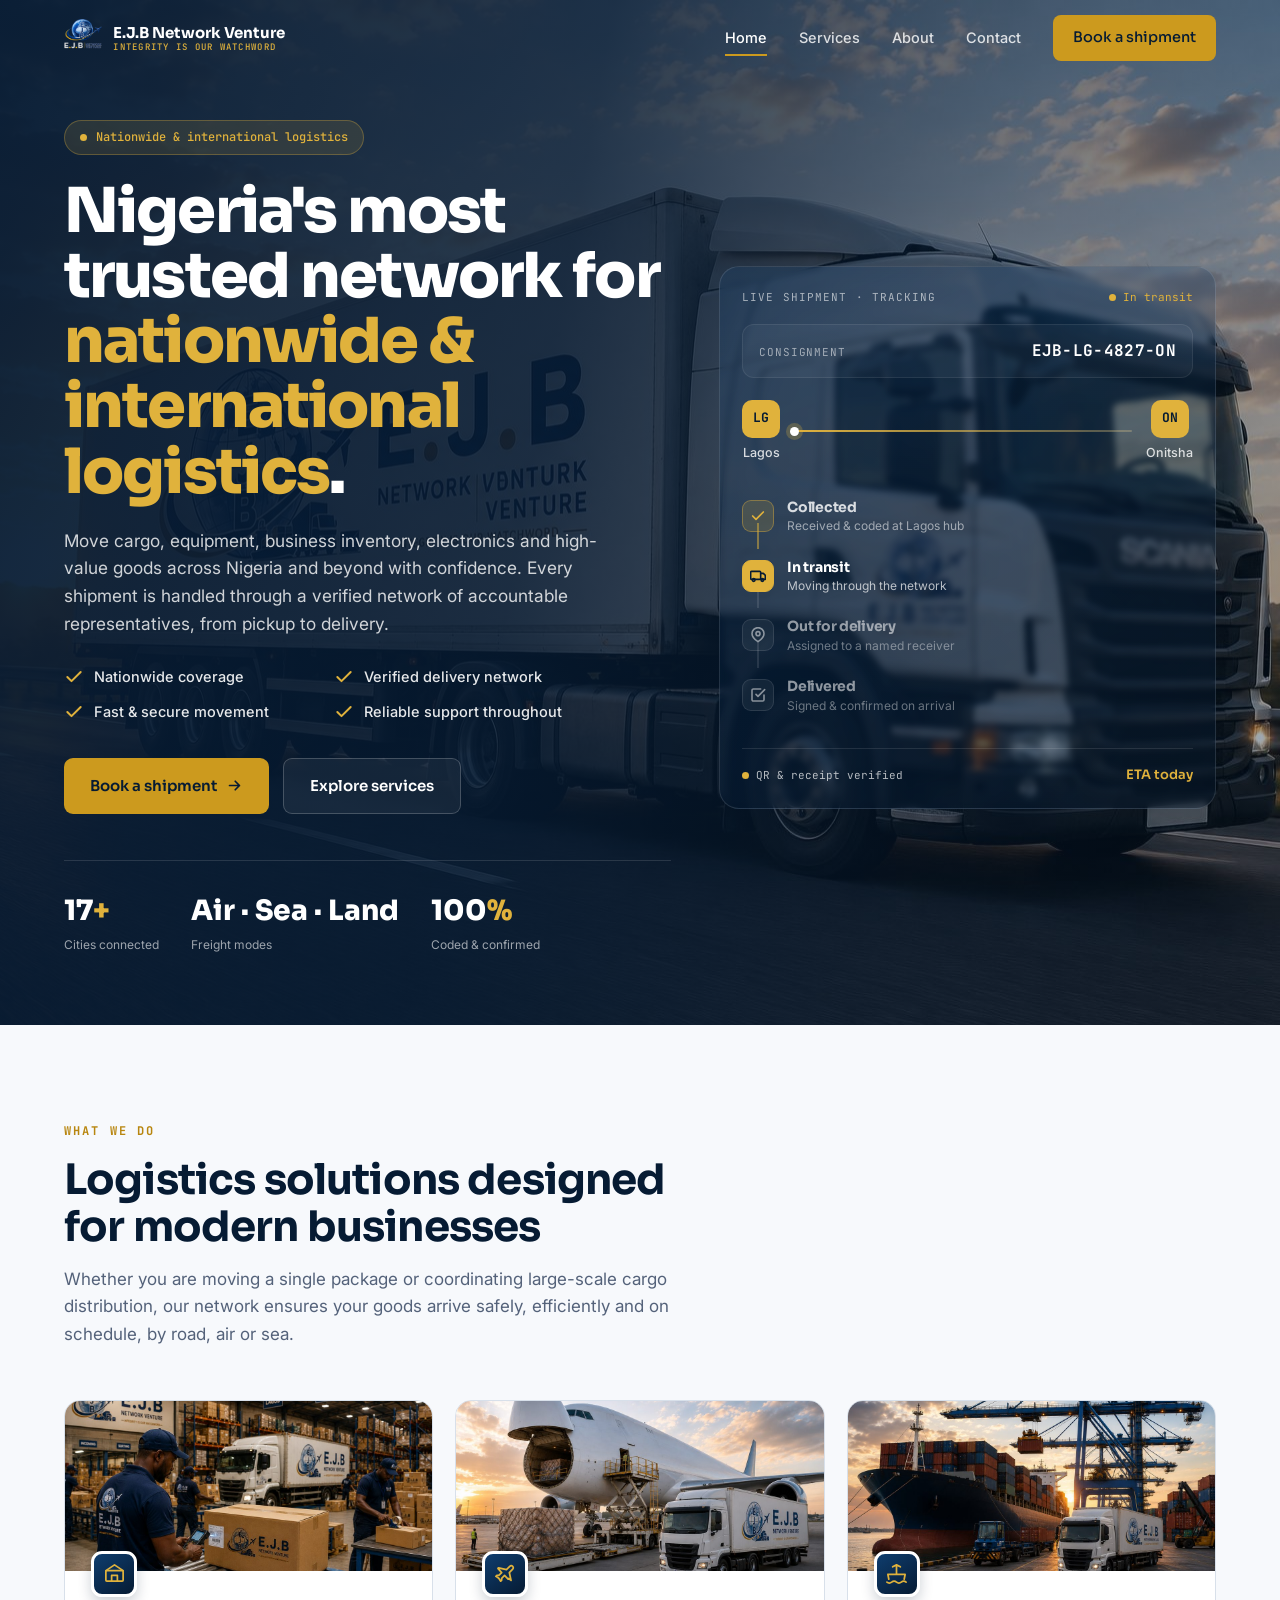
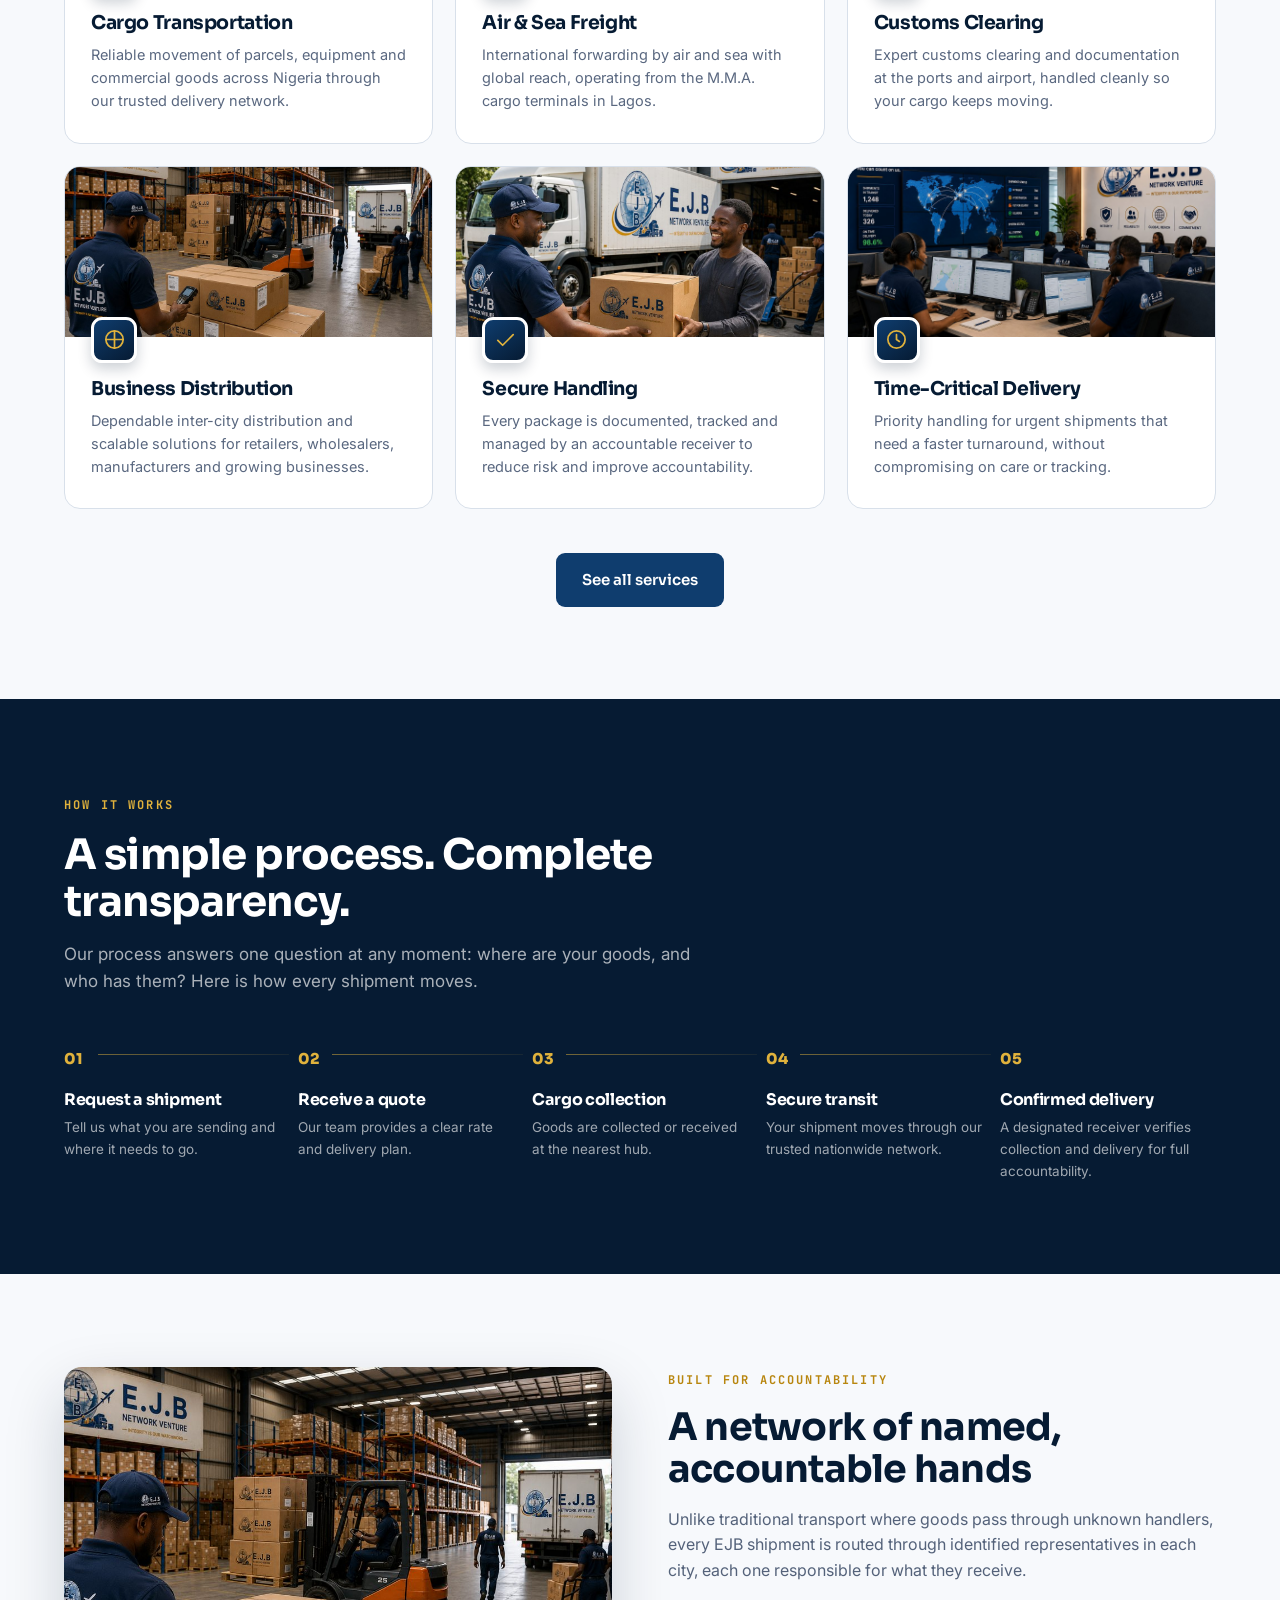
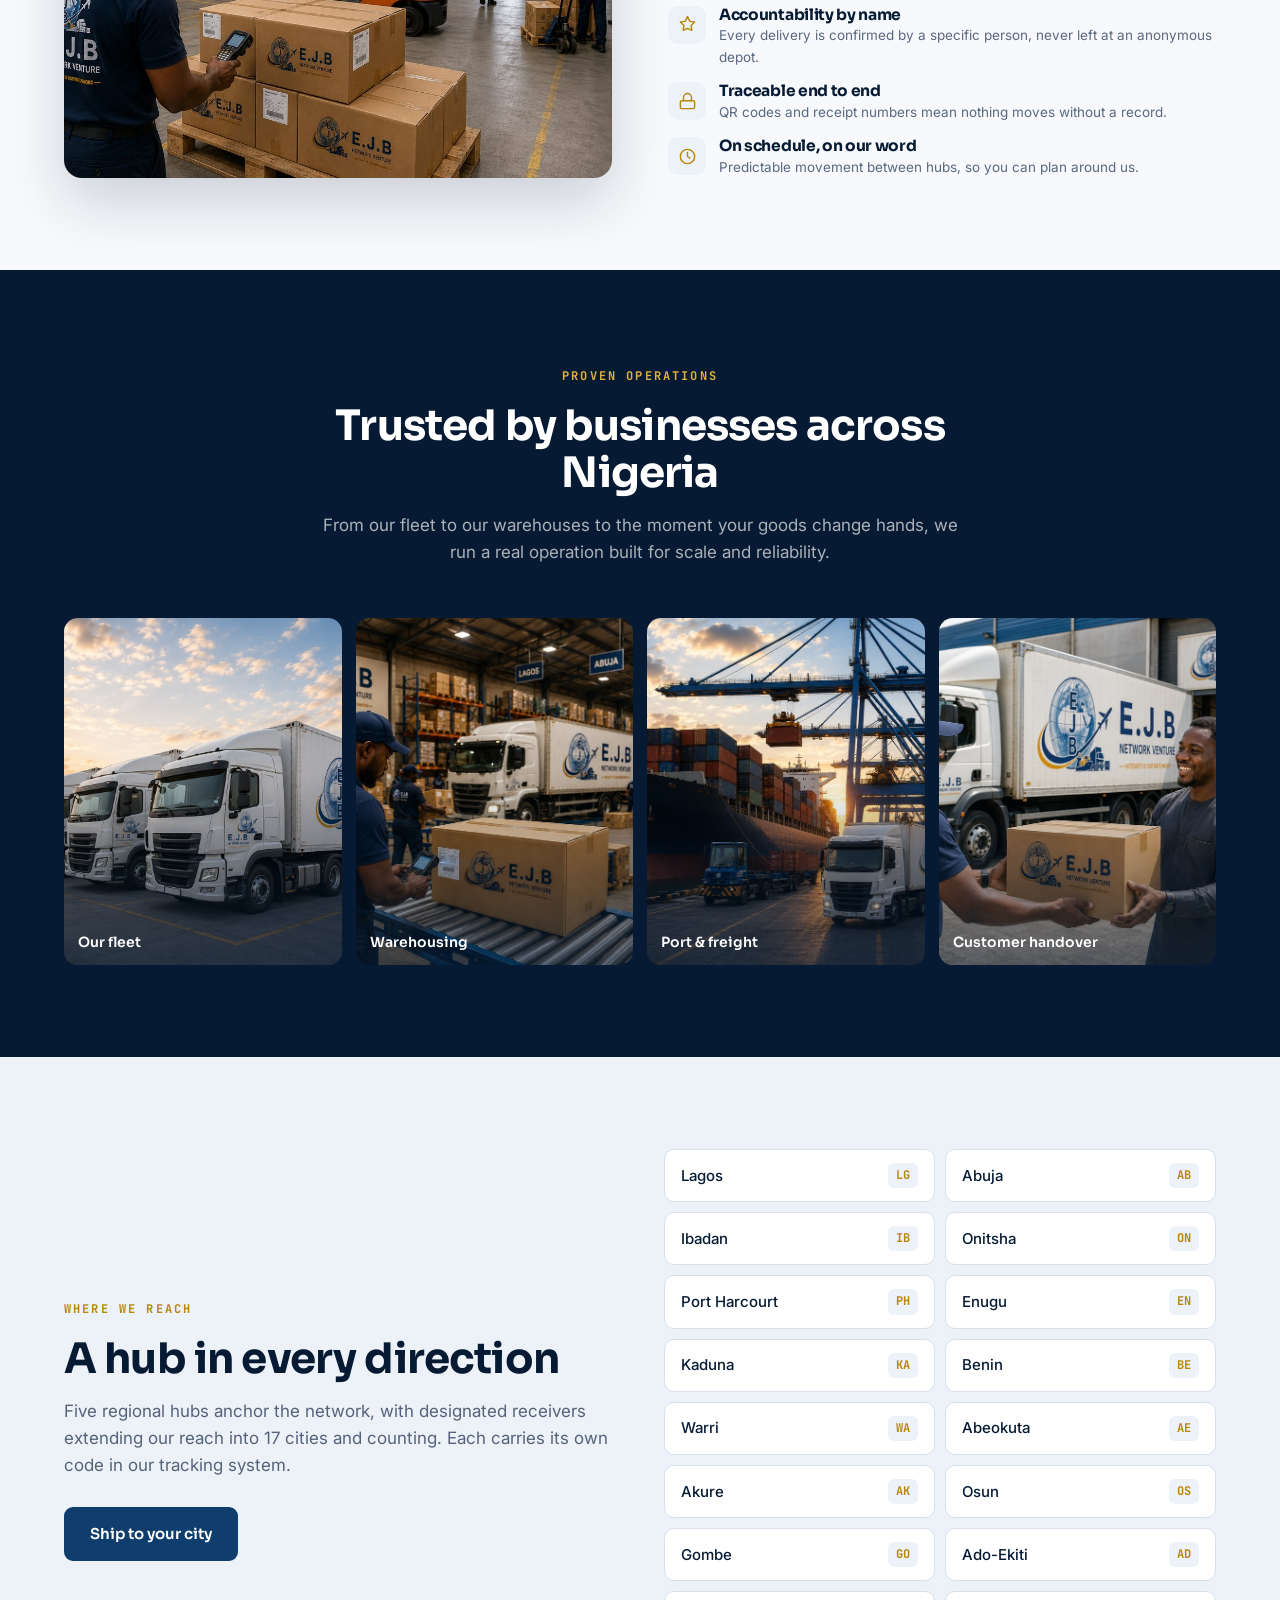
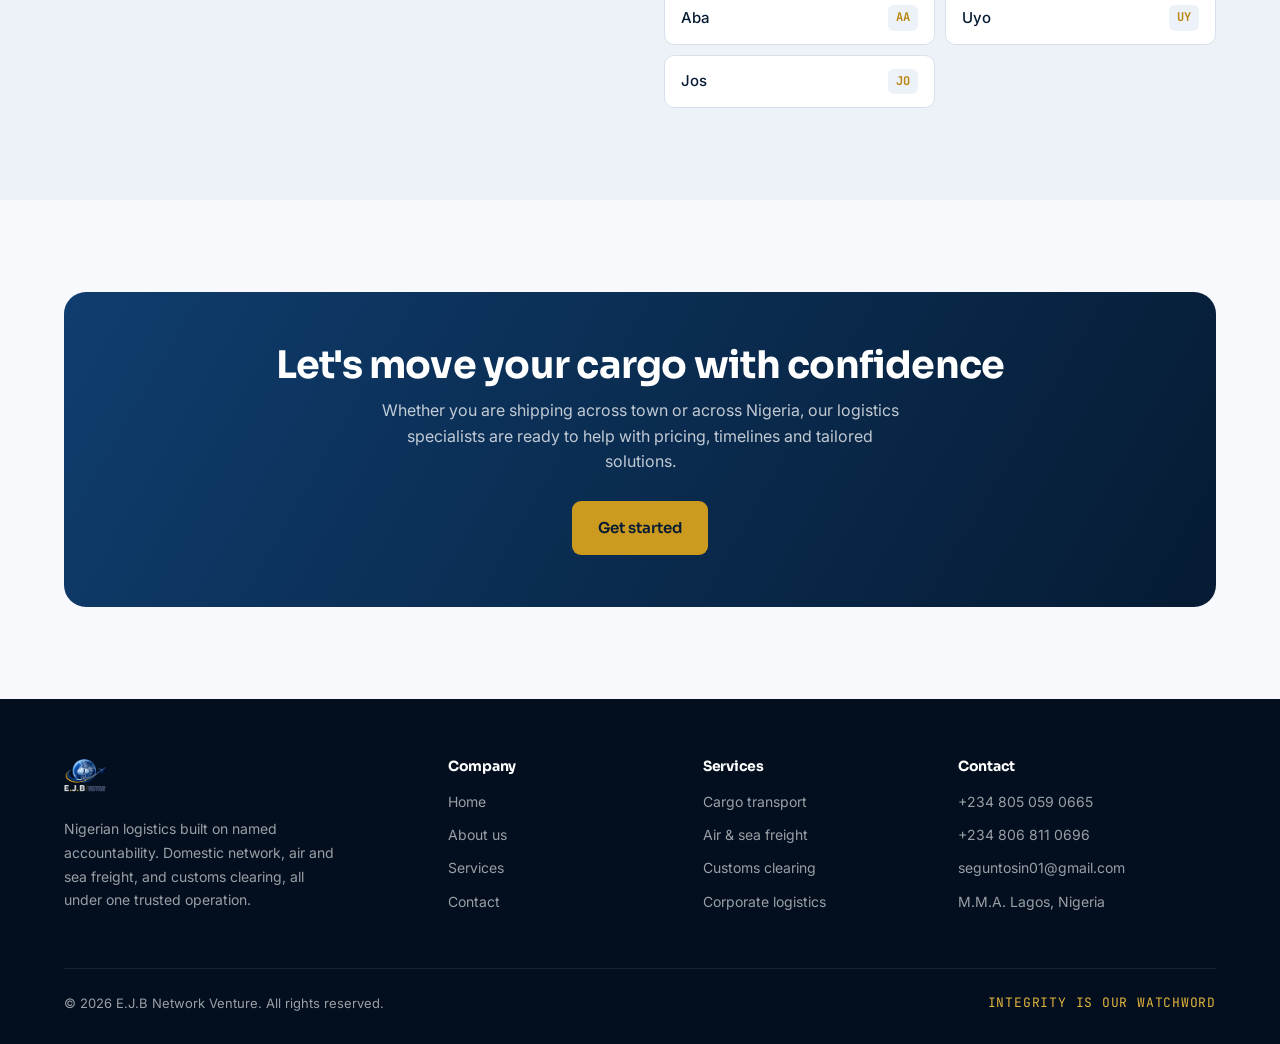
==== commit 81ceb5a5: "enabled form collection through web3forms" ====
--- a/index.html
+++ b/index.html
@@ -43,35 +43,35 @@
       </div>
     </div>
     <div class="track-panel">
-      <div class="track-card reveal">
+      <div class="track-card reveal" id="trackcard">
         <div class="track-head">
           <span class="t">Live shipment &middot; tracking</span>
-          <span class="live"><span class="pulse-dot"></span> In transit</span>
+          <span class="live"><span class="pulse-dot"></span> <span id="tk-status">In transit</span></span>
         </div>
         <div class="track-id">
           <span class="lbl">Consignment</span>
-          <span class="val">EJB-LG-4827-ON</span>
+          <span class="val" id="tk-id">EJB-LG-4827-ON</span>
         </div>
         <div class="track-route">
           <div class="node">
-            <span class="code">LG</span>
-            <span class="city">Lagos</span>
+            <span class="code" id="tk-ocode">LG</span>
+            <span class="city" id="tk-ocity">Lagos</span>
           </div>
           <div class="track-line"><span class="dot"></span></div>
           <div class="node">
-            <span class="code">ON</span>
-            <span class="city">Onitsha</span>
+            <span class="code" id="tk-dcode">ON</span>
+            <span class="city" id="tk-dcity">Onitsha</span>
           </div>
         </div>
-        <div class="track-steps">
-          <div class="tstep done"><span class="ic"><svg viewBox="0 0 24 24" fill="none" stroke-width="2.6" stroke-linecap="round" stroke-linejoin="round"><path d="M20 6L9 17l-5-5"/></svg></span><div><h5>Collected</h5><p>Received &amp; coded at Lagos hub</p></div></div>
-          <div class="tstep active"><span class="ic"><svg viewBox="0 0 24 24" fill="none" stroke-width="2.4" stroke-linecap="round" stroke-linejoin="round"><rect x="1" y="5" width="15" height="12" rx="1.5"/><path d="M16 8h4l3 3v6h-7M5.5 20a2 2 0 100-4 2 2 0 000 4zM18.5 20a2 2 0 100-4 2 2 0 000 4z"/></svg></span><div><h5>In transit</h5><p>Moving through the network</p></div></div>
-          <div class="tstep"><span class="ic"><svg viewBox="0 0 24 24" fill="none" stroke-width="2.4" stroke-linecap="round" stroke-linejoin="round"><path d="M21 10c0 6-9 12-9 12s-9-6-9-12a9 9 0 0118 0z"/><circle cx="12" cy="10" r="3"/></svg></span><div><h5>Out for delivery</h5><p>Assigned to a named receiver</p></div></div>
-          <div class="tstep"><span class="ic"><svg viewBox="0 0 24 24" fill="none" stroke-width="2.4" stroke-linecap="round" stroke-linejoin="round"><path d="M9 11l3 3L22 4M21 12v7a2 2 0 01-2 2H5a2 2 0 01-2-2V5a2 2 0 012-2h11"/></svg></span><div><h5>Delivered</h5><p>Signed &amp; confirmed on arrival</p></div></div>
+        <div class="track-steps" id="tk-steps">
+          <div class="tstep done" data-step="0"><span class="ic"><svg viewBox="0 0 24 24" fill="none" stroke-width="2.6" stroke-linecap="round" stroke-linejoin="round"><path d="M20 6L9 17l-5-5"/></svg></span><div><h5>Collected</h5><p id="tk-collect">Received &amp; coded at Lagos hub</p></div></div>
+          <div class="tstep active" data-step="1"><span class="ic"><svg viewBox="0 0 24 24" fill="none" stroke-width="2.4" stroke-linecap="round" stroke-linejoin="round"><rect x="1" y="5" width="15" height="12" rx="1.5"/><path d="M16 8h4l3 3v6h-7M5.5 20a2 2 0 100-4 2 2 0 000 4zM18.5 20a2 2 0 100-4 2 2 0 000 4z"/></svg></span><div><h5>In transit</h5><p>Moving through the network</p></div></div>
+          <div class="tstep" data-step="2"><span class="ic"><svg viewBox="0 0 24 24" fill="none" stroke-width="2.4" stroke-linecap="round" stroke-linejoin="round"><path d="M21 10c0 6-9 12-9 12s-9-6-9-12a9 9 0 0118 0z"/><circle cx="12" cy="10" r="3"/></svg></span><div><h5>Out for delivery</h5><p>Assigned to a named receiver</p></div></div>
+          <div class="tstep" data-step="3"><span class="ic"><svg viewBox="0 0 24 24" fill="none" stroke-width="2.4" stroke-linecap="round" stroke-linejoin="round"><path d="M9 11l3 3L22 4M21 12v7a2 2 0 01-2 2H5a2 2 0 01-2-2V5a2 2 0 012-2h11"/></svg></span><div><h5>Delivered</h5><p>Signed &amp; confirmed on arrival</p></div></div>
         </div>
         <div class="track-foot">
           <span class="pill"><span class="pulse-dot"></span> QR &amp; receipt verified</span>
-          <span class="eta">ETA today</span>
+          <span class="eta" id="tk-eta">ETA today</span>
         </div>
       </div>
     </div>
@@ -169,7 +169,7 @@
       <div class="foot-col"><h5>Services</h5>
         <a href="services.html">Cargo transport</a><a href="services.html">Air &amp; sea freight</a><a href="services.html">Customs clearing</a><a href="services.html">Corporate logistics</a></div>
       <div class="foot-col"><h5>Contact</h5>
-        <span class="fi">0805 059 0665</span><span class="fi">0806 811 0696</span><span class="fi">ejb_net@yahoo.com</span><span class="fi">M.M.A. Lagos, Nigeria</span></div>
+        <span class="fi">+234 805 059 0665</span><span class="fi">+234 806 811 0696</span><span class="fi">seguntosin01@gmail.com</span><span class="fi">M.M.A. Lagos, Nigeria</span></div>
     </div>
     <div class="foot-bottom">
       <span>&copy; 2026 E.J.B Network Venture. All rights reserved.</span>
@@ -186,4 +186,45 @@
 links.querySelectorAll('a').forEach(a=>a.addEventListener('click',()=>links.classList.remove('open')));
 const io=new IntersectionObserver((es)=>{es.forEach(e=>{if(e.isIntersecting){e.target.classList.add('in');io.unobserve(e.target);}})},{threshold:0.1});
 document.querySelectorAll('.reveal').forEach(el=>io.observe(el));
+
+/* ===== Hero tracking card: cycle through sample consignments =====
+   Illustrative only. Rotates route, code and progress so the hero feels
+   like a live operation rather than one frozen shipment. */
+(function(){
+  var card=document.getElementById('trackcard');
+  if(!card) return;
+  var SHIPMENTS=[
+    {o:'Lagos',oc:'LG',d:'Onitsha',dc:'ON',id:'EJB-LG-4827-ON',step:1,status:'In transit',eta:'ETA today'},
+    {o:'Abuja',oc:'AB',d:'Port Harcourt',dc:'PH',id:'EJB-AB-5193-PH',step:2,status:'Out for delivery',eta:'ETA today'},
+    {o:'Ibadan',oc:'IB',d:'Kaduna',dc:'KA',id:'EJB-IB-3364-KA',step:1,status:'In transit',eta:'ETA tomorrow'},
+    {o:'Lagos',oc:'LG',d:'Uyo',dc:'UY',id:'EJB-LG-6021-UY',step:3,status:'Delivered',eta:'Delivered'},
+    {o:'Onitsha',oc:'ON',d:'Abuja',dc:'AB',id:'EJB-ON-4478-AB',step:0,status:'Collected',eta:'ETA in 2 days'},
+    {o:'Port Harcourt',oc:'PH',d:'Lagos',dc:'LG',id:'EJB-PH-7710-LG',step:2,status:'Out for delivery',eta:'ETA today'}
+  ];
+  var i=0;
+  var $=function(id){return document.getElementById(id);};
+  function render(s){
+    $('tk-id').textContent=s.id;
+    $('tk-ocode').textContent=s.oc; $('tk-ocity').textContent=s.o;
+    $('tk-dcode').textContent=s.dc; $('tk-dcity').textContent=s.d;
+    $('tk-status').textContent=s.status;
+    $('tk-eta').textContent=s.eta;
+    $('tk-collect').innerHTML='Received &amp; coded at '+s.o+' hub';
+    var steps=card.querySelectorAll('.tstep');
+    for(var n=0;n<steps.length;n++){
+      steps[n].classList.remove('done','active');
+      if(n<s.step) steps[n].classList.add('done');
+      else if(n===s.step) steps[n].classList.add('active');
+    }
+    // completed shipments show every step as done
+    if(s.step===steps.length-1){ steps[steps.length-1].classList.remove('active'); steps[steps.length-1].classList.add('done','active'); }
+  }
+  render(SHIPMENTS[0]);
+  if(matchMedia('(prefers-reduced-motion:reduce)').matches) return;
+  setInterval(function(){
+    i=(i+1)%SHIPMENTS.length;
+    card.classList.add('swapping');
+    setTimeout(function(){ render(SHIPMENTS[i]); card.classList.remove('swapping'); },420);
+  },5200);
+})();
 </script></body></html>
--- a/page.css
+++ b/page.css
@@ -25,6 +25,18 @@
 .track-head .t{font-family:'JetBrains Mono'; font-size:11px; letter-spacing:0.1em; color:rgba(255,255,255,0.6); text-transform:uppercase;}
 .track-head .live{display:flex; align-items:center; gap:7px; font-family:'JetBrains Mono'; font-size:11px; color:var(--gold-bright);}
 
+/* fade the card contents while a new consignment swaps in */
+.track-card .track-id,
+.track-card .track-route,
+.track-card .track-steps,
+.track-card .track-foot,
+.track-card .track-head .live{transition:opacity .4s ease, transform .4s ease;}
+.track-card.swapping .track-id,
+.track-card.swapping .track-route,
+.track-card.swapping .track-steps,
+.track-card.swapping .track-foot,
+.track-card.swapping .track-head .live{opacity:0; transform:translateY(6px);}
+
 .track-id{display:flex; align-items:baseline; justify-content:space-between; gap:12px; background:rgba(255,255,255,0.04); border:1px solid rgba(255,255,255,0.08); border-radius:12px; padding:13px 16px; margin-bottom:22px;}
 .track-id .lbl{font-family:'JetBrains Mono'; font-size:11px; letter-spacing:0.08em; text-transform:uppercase; color:rgba(255,255,255,0.55);}
 .track-id .val{font-family:'JetBrains Mono'; font-weight:700; font-size:16px; color:#fff; letter-spacing:0.02em;}
@@ -43,10 +55,10 @@
 .tstep{display:flex; gap:13px; align-items:flex-start; padding:11px 0; position:relative;}
 .tstep:not(:last-child)::after{content:''; position:absolute; left:15px; top:34px; bottom:-2px; width:2px; background:rgba(255,255,255,0.1);}
 .tstep.done:not(:last-child)::after{background:rgba(224,178,60,0.5);}
-.tstep .ic{flex-shrink:0; width:32px; height:32px; border-radius:9px; display:flex; align-items:center; justify-content:center; background:rgba(255,255,255,0.06); border:1px solid rgba(255,255,255,0.1); z-index:1;}
-.tstep .ic svg{width:16px; height:16px; stroke:rgba(255,255,255,0.5);}
-.tstep h5{font-family:'Sora'; font-size:14px; color:rgba(255,255,255,0.55); margin-bottom:1px;}
-.tstep p{font-size:12px; color:rgba(255,255,255,0.4); margin:0;}
+.tstep .ic{flex-shrink:0; width:32px; height:32px; border-radius:9px; display:flex; align-items:center; justify-content:center; background:rgba(255,255,255,0.06); border:1px solid rgba(255,255,255,0.1); z-index:1; transition:background .3s, border-color .3s;}
+.tstep .ic svg{width:16px; height:16px; stroke:rgba(255,255,255,0.5); transition:stroke .3s;}
+.tstep h5{font-family:'Sora'; font-size:14px; color:rgba(255,255,255,0.55); margin-bottom:1px; transition:color .3s;}
+.tstep p{font-size:12px; color:rgba(255,255,255,0.4); margin:0; transition:color .3s;}
 .tstep.done .ic{background:rgba(224,178,60,0.16); border-color:rgba(224,178,60,0.4);}
 .tstep.done .ic svg{stroke:var(--gold-bright);}
 .tstep.done h5{color:rgba(255,255,255,0.82);}
@@ -150,6 +162,9 @@
 .field input:focus,.field select:focus,.field textarea:focus{outline:none; border-color:var(--navy-600); box-shadow:0 0 0 3px rgba(22,80,142,0.1);}
 .field-row{display:grid; grid-template-columns:1fr 1fr; gap:14px;}
 .form-note{font-size:12.5px; color:#8492A6; margin-top:14px; text-align:center;}
+.form-error{background:#FBEAE7; color:#B0382A; border-radius:10px; padding:11px 14px; font-size:13.5px; margin-bottom:16px;}
+/* honeypot: hidden from people, visible to bots */
+.hp-field{position:absolute; left:-9999px; opacity:0; height:0; overflow:hidden;}
 
 /* CTA band */
 .cta-band{background:linear-gradient(120deg,var(--navy-700),var(--navy-900)); color:#fff; border-radius:22px; padding:52px; text-align:center; position:relative; overflow:hidden;}
